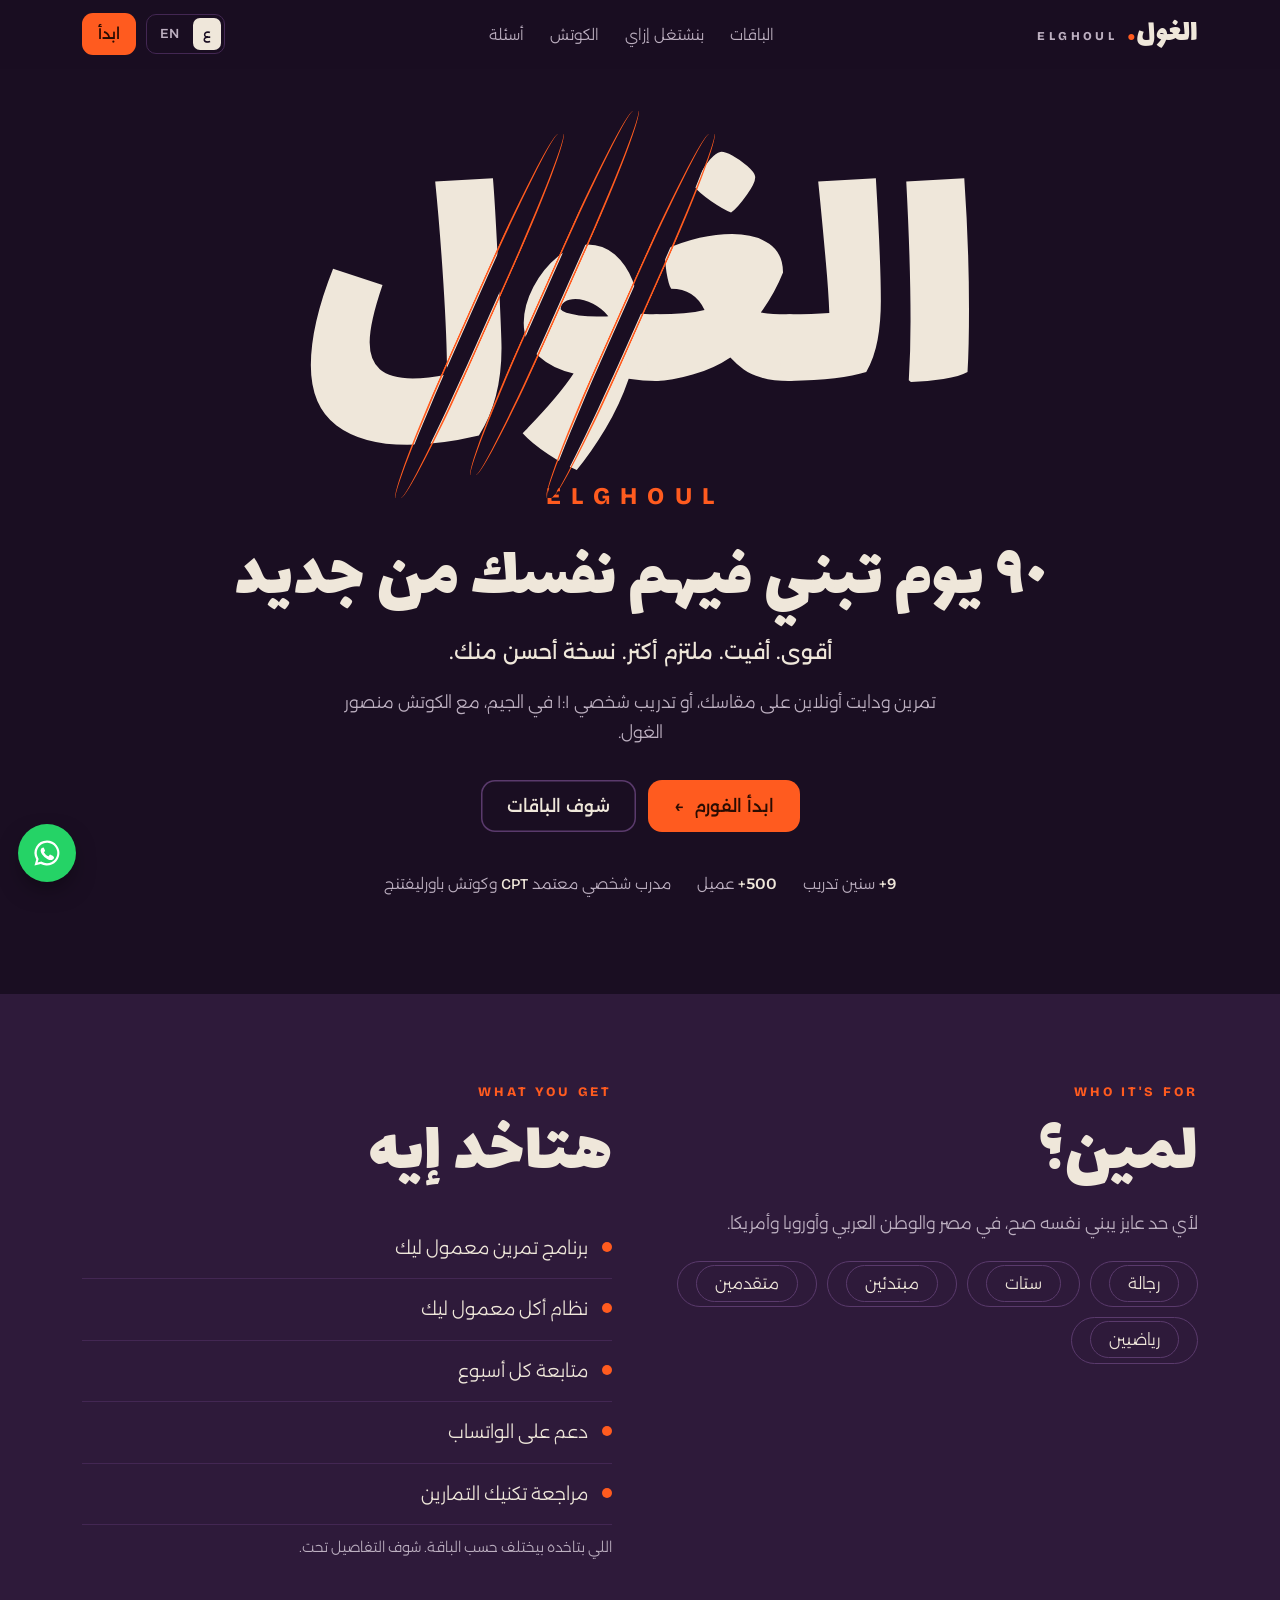
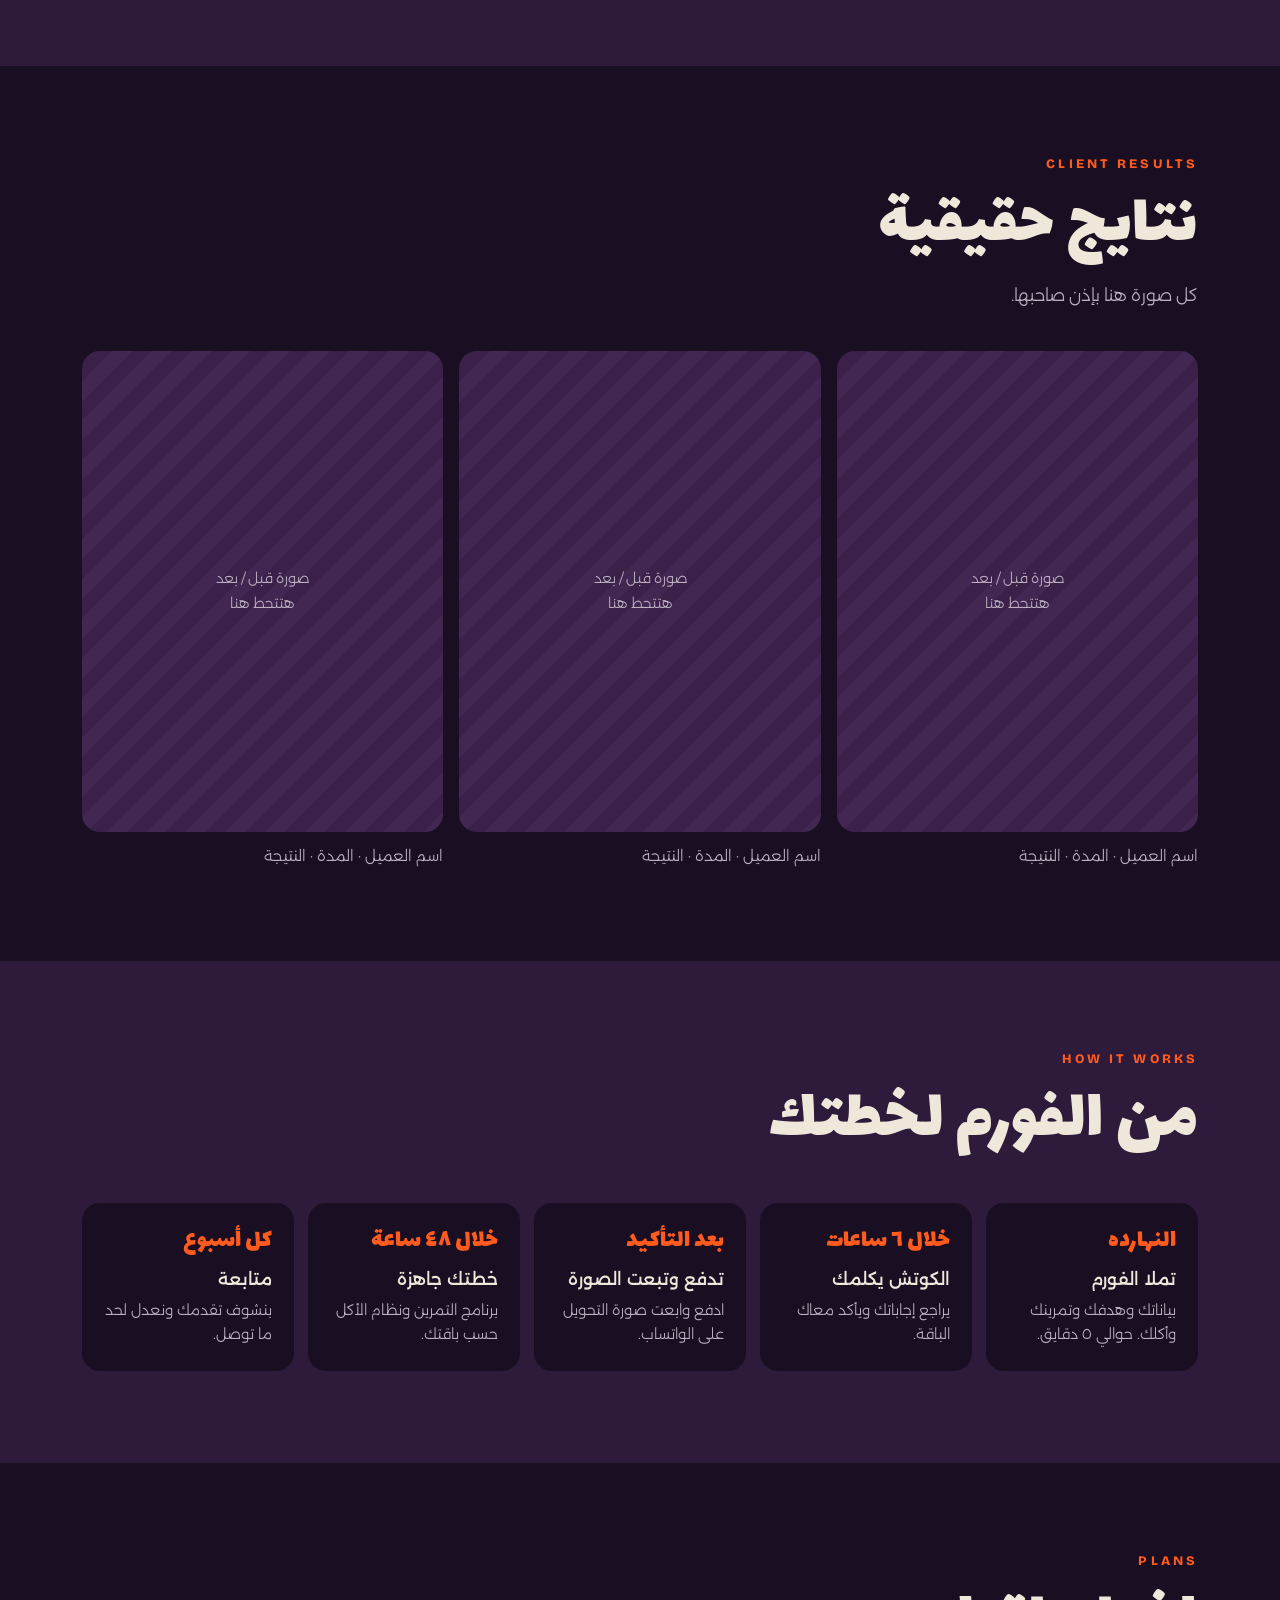
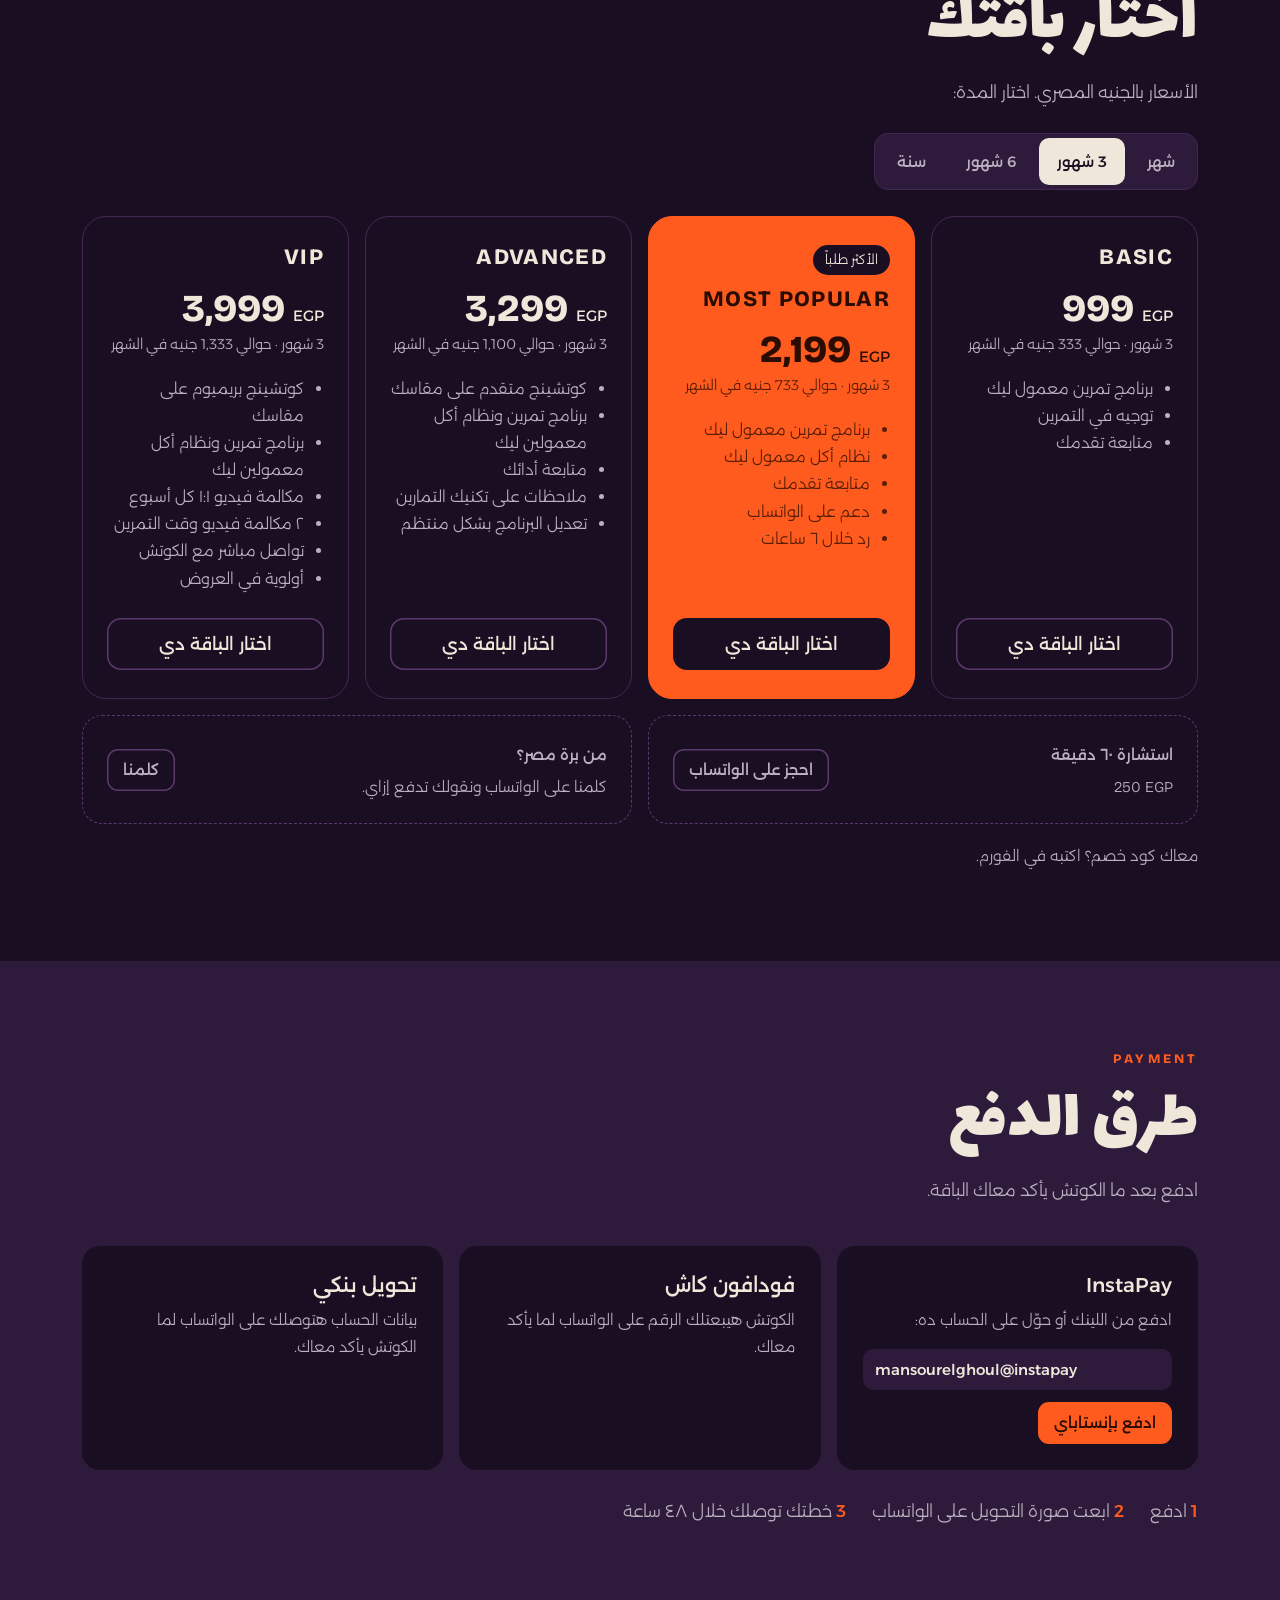
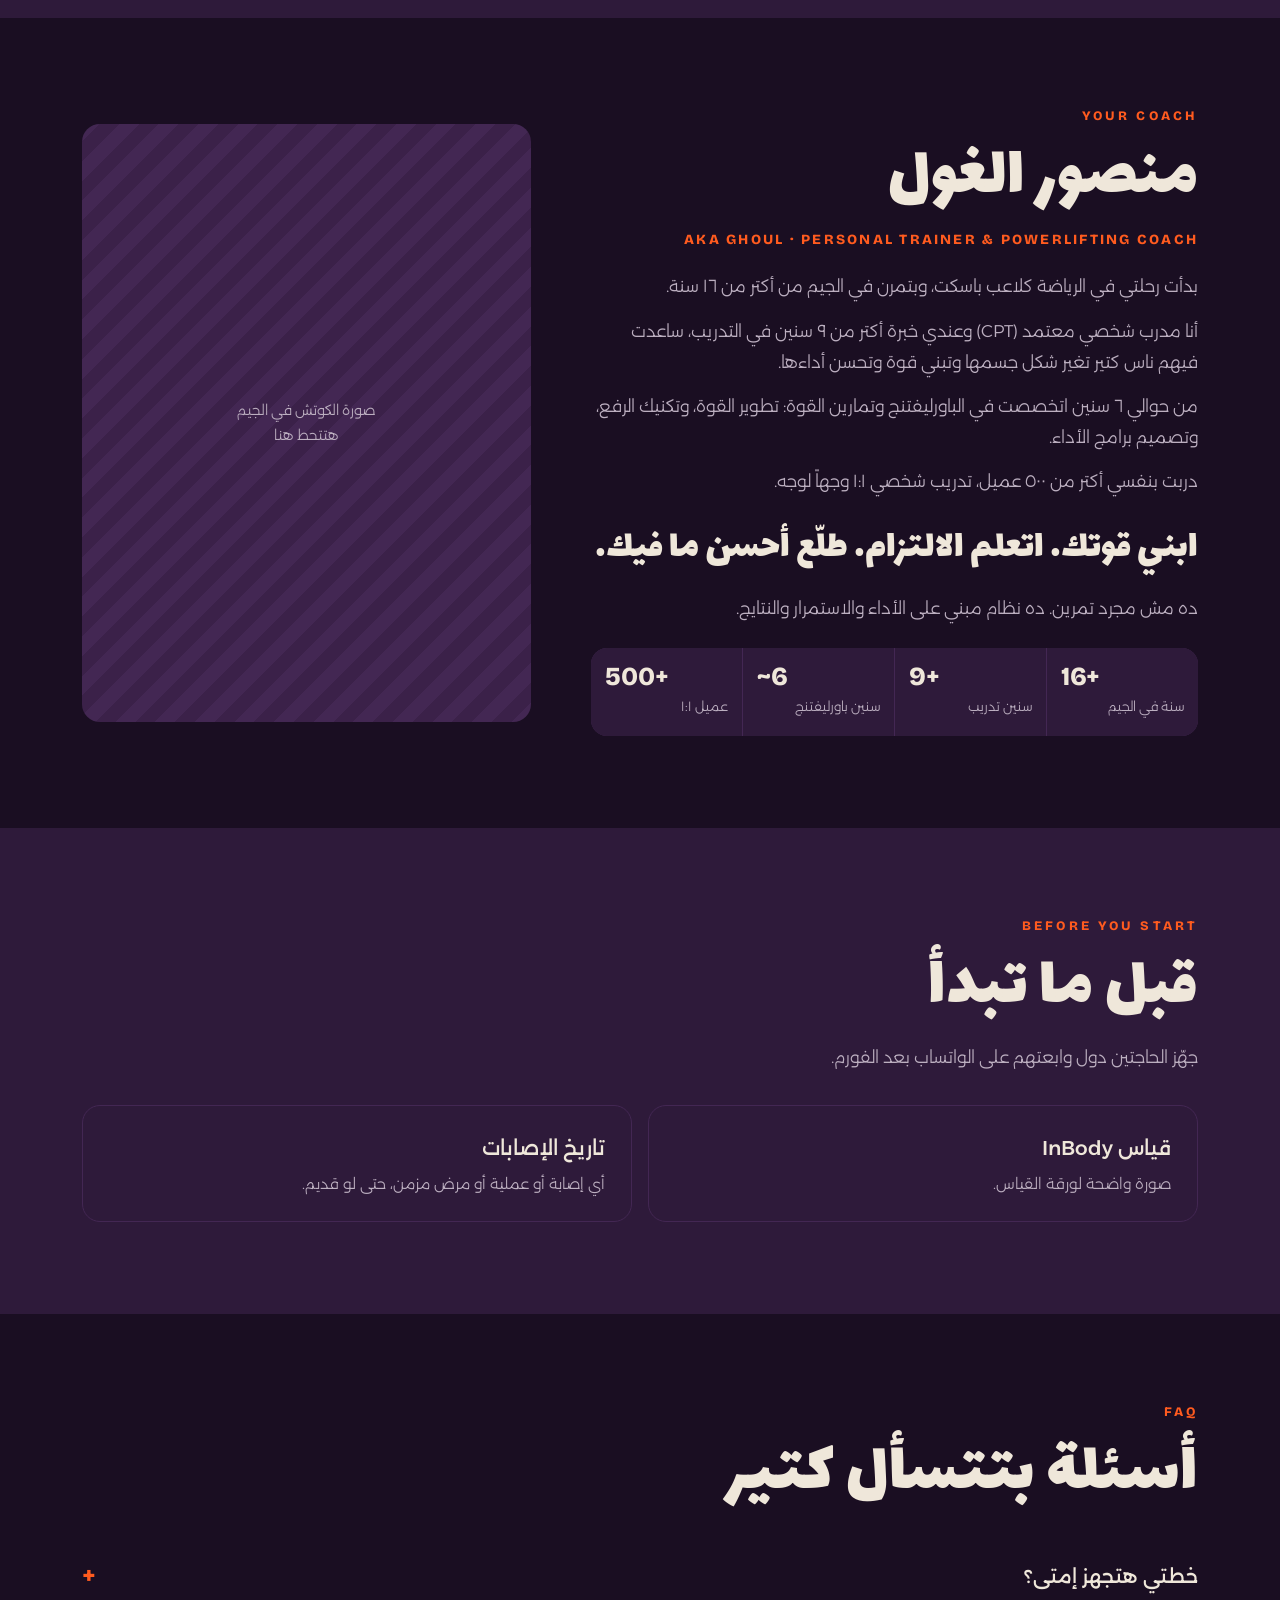
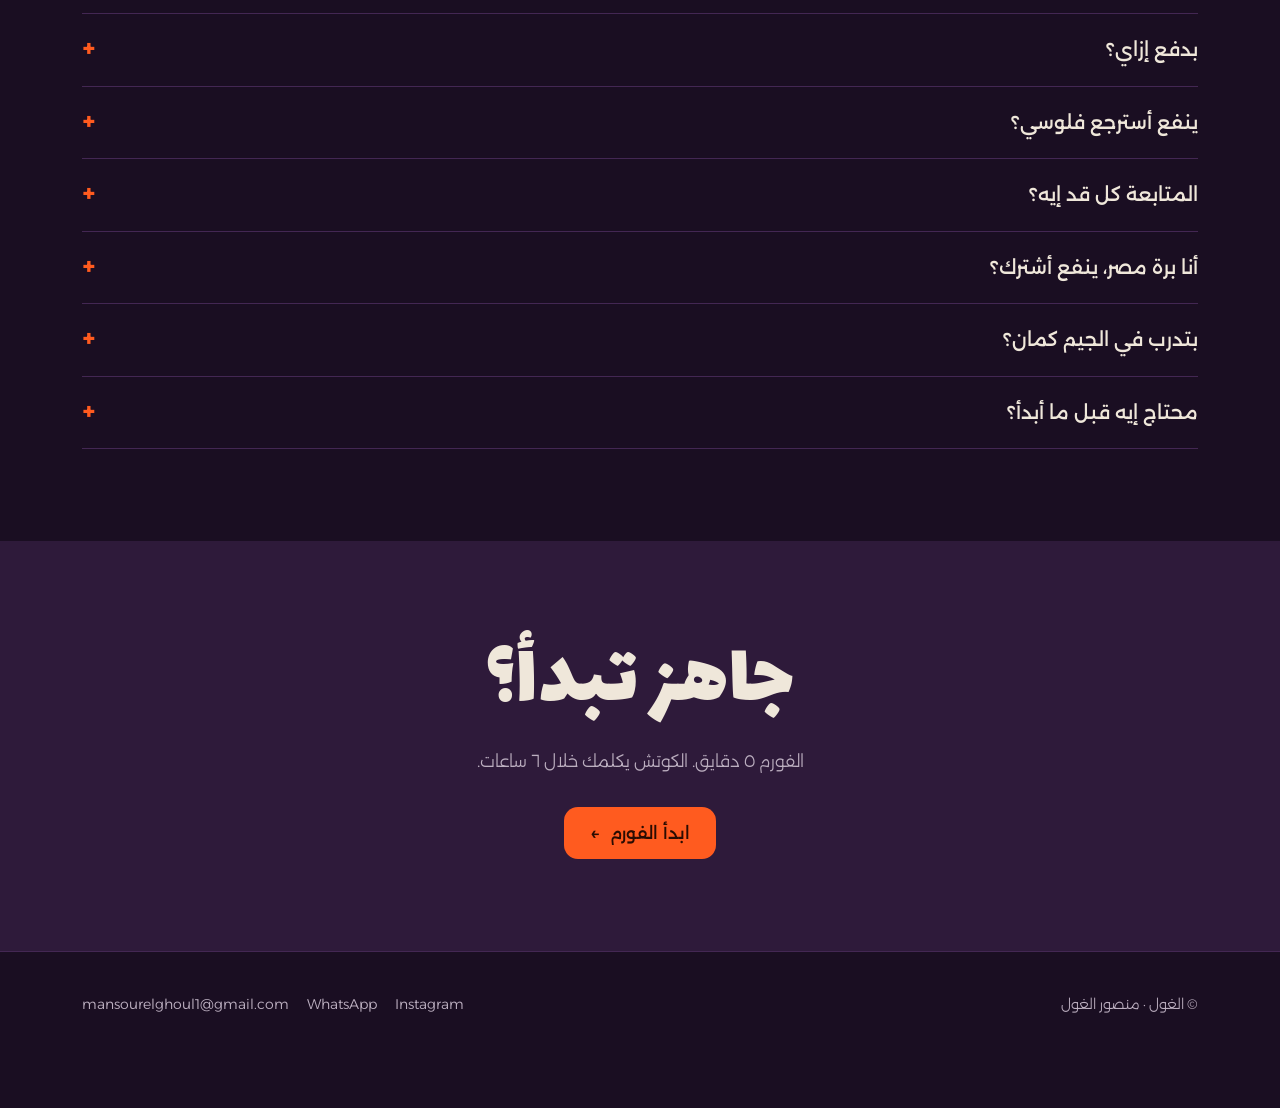
==== index.html @ 97fac916 "First version of the ELGHOUL website Landing page (Arabic + English), sign-up form, prices in js/pla" ====
<!DOCTYPE html>
<html lang="ar" dir="rtl">
<head>
<meta charset="utf-8">
<meta name="viewport" content="width=device-width, initial-scale=1">
<title data-ar="الغول · كوتش منصور الغول · ٩٠ يوم تبني فيهم نفسك" data-en="ELGHOUL · Coach Mansour Elghoul · 90 days to rebuild yourself">الغول · كوتش منصور الغول</title>
<meta name="description" content="Online training and nutrition coaching, and 1-on-1 in-gym personal training, with Coach Mansour Elghoul. 9+ years coaching, 500+ clients. | تدريب ودايت أونلاين وتدريب شخصي في الجيم مع الكوتش منصور الغول.">
<meta property="og:title" content="ELGHOUL · الغول — 90 days to rebuild yourself">
<meta property="og:description" content="Online coaching and in-gym personal training with Coach Mansour Elghoul.">
<meta property="og:type" content="website">
<meta name="theme-color" content="#1A0E22">
<link rel="preconnect" href="https://fonts.googleapis.com">
<link rel="preconnect" href="https://fonts.gstatic.com" crossorigin>
<link href="https://fonts.googleapis.com/css2?family=Lalezar&family=Alexandria:wght@300;400;500;700&family=Bricolage+Grotesque:opsz,wght@12..96,700;12..96,800&display=swap" rel="stylesheet">
<link rel="stylesheet" href="css/ghoul.css">
<style>
/* hero: the clawed wordmark */
.hero{text-align:center;padding:34px 0 96px;overflow:hidden}
.mark{position:relative;display:inline-block}
.mark h1{font:400 clamp(140px,28vw,360px)/1 var(--ar-display);color:var(--bone);padding-top:.08em}
.claws{position:absolute;inset:0;pointer-events:none}
.claws i{position:absolute;top:8%;height:94%;width:clamp(9px,1.5vw,19px);background:var(--night);transform:skewX(-24deg);border-radius:40%;transform-origin:50% 0}
.claws i:nth-child(1){left:37%} .claws i:nth-child(2){left:48%;top:2%} .claws i:nth-child(3){left:59%}
.claws i::after{content:"";position:absolute;inset:0 -3px;border-inline:2px solid var(--ember);border-radius:40%}
@media (prefers-reduced-motion:no-preference){
  .claws i{animation:slash .5s cubic-bezier(.7,0,.2,1) backwards}
  .claws i:nth-child(1){animation-delay:.35s}.claws i:nth-child(2){animation-delay:.47s}.claws i:nth-child(3){animation-delay:.59s}
  @keyframes slash{from{transform:skewX(-24deg) scaleY(0)}}
}
.brand-en{font:800 clamp(16px,2.2vw,24px)/1 var(--en-display);letter-spacing:.42em;color:var(--ember);margin-top:-6px;padding-inline-start:.42em}
.tagline{margin:30px auto 6px;font-size:clamp(28px,4.4vw,52px)}
.tagline-sub{color:var(--bone);font-weight:400;font-size:clamp(17px,2vw,21px)}
.hero .lead{max-width:620px;margin:16px auto 32px;color:var(--bone-2)}
.hero .ctas{display:flex;gap:12px;justify-content:center;flex-wrap:wrap}
.facts{display:flex;justify-content:center;flex-wrap:wrap;gap:8px 26px;margin-top:38px;color:var(--bone-2);font-size:15px}
.facts b{color:var(--bone);font-weight:500}

/* who + what */
.two{display:grid;grid-template-columns:1fr 1fr;gap:56px;align-items:start}
.chips{display:flex;flex-wrap:wrap;gap:10px;margin-top:22px}
.chips span{border:1px solid var(--plum-3);border-radius:999px;padding:8px 18px;font-size:16px}
.gets{list-style:none;padding:0;margin-top:22px}
.gets li{display:flex;gap:14px;align-items:baseline;padding:14px 0;border-bottom:1px solid var(--plum-2);font-size:18px}
.gets li::before{content:"";flex:0 0 10px;height:10px;border-radius:50%;background:var(--ember);transform:translateY(-2px)}
.gets .note{font-size:14px;color:var(--bone-2);border:0;padding-top:10px}
.gets .note::before{display:none}

/* results */
.results{display:grid;grid-template-columns:repeat(3,1fr);gap:16px;margin-top:40px}
.results .ph{aspect-ratio:3/4}
.results figcaption{margin-top:10px;font-size:15px;color:var(--bone-2)}

/* steps */
.steps{display:grid;grid-template-columns:repeat(5,1fr);gap:14px;margin-top:40px;padding:0;list-style:none}
.steps li{background:var(--night);border-radius:var(--r);padding:24px 22px}
.steps .when{font-size:26px;color:var(--ember)}
html[lang=en] .steps .when{font-size:22px}
.steps h3{font:500 17px/1.45 var(--body);margin:10px 0 6px}
.steps p{color:var(--bone-2);font-size:14.5px;line-height:1.7}

/* plans */
.dur{display:inline-flex;gap:4px;background:var(--plum);border:1px solid var(--plum-2);border-radius:14px;padding:4px;margin-top:26px;flex-wrap:wrap}
.dur button{background:none;border:0;border-radius:10px;padding:10px 18px;font-size:15px;font-weight:500;cursor:pointer;color:var(--bone-2);min-height:44px}
.dur button[aria-pressed=true]{background:var(--bone);color:var(--night)}
.plans{display:grid;grid-template-columns:repeat(4,1fr);gap:16px;margin-top:26px;align-items:stretch}
.plan{border:1px solid var(--plum-2);border-radius:24px;padding:28px 24px;display:flex;flex-direction:column}
.plan h3{font:800 22px/1.1 var(--en-display);letter-spacing:.06em}
.plan .price{font:800 38px/1 var(--en-display);margin:20px 0 4px;direction:ltr;text-align:start}
html[lang=ar] .plan .price{text-align:right}
.plan .price small{font:400 15px var(--body)}
.plan .per{font-size:14px;color:var(--bone-2);min-height:24px}
.plan ul{padding-inline-start:20px;color:var(--bone-2);margin:18px 0 26px;font-size:15.5px;line-height:1.75;flex:1}
.plan .btn{width:100%}
.plan.hot{background:var(--ember);color:var(--ember-ink);border-color:var(--ember)}
.plan.hot ul,.plan.hot .per{color:#5a1e06}
.plan.hot .btn{background:var(--night);color:var(--bone)}
.plan .tag{align-self:flex-start;background:var(--night);color:var(--bone);font-size:13px;padding:3px 12px;border-radius:999px;margin-bottom:12px}
.plan:not(.hot) .tag{display:none}
.extras{display:grid;grid-template-columns:1fr 1fr;gap:16px;margin-top:16px}
.extra{border:1px dashed var(--plum-3);border-radius:20px;padding:22px 24px;display:flex;justify-content:space-between;align-items:center;gap:16px;flex-wrap:wrap}
.extra b{font-weight:500;font-size:18px;display:block}
.extra span{color:var(--bone-2);font-size:15px}

/* payment */
.pay{display:grid;grid-template-columns:repeat(3,1fr);gap:16px;margin-top:40px}
.pay > div{background:var(--night);border-radius:var(--r);padding:26px}
.pay h3{font:500 20px/1.3 var(--body);margin-bottom:8px}
.pay p{color:var(--bone-2);font-size:15px;margin-bottom:16px}
.handle{font:500 15px/1.4 var(--body);direction:ltr;unicode-bidi:isolate;background:var(--plum);border-radius:10px;padding:10px 12px;display:block;word-break:break-all;margin-bottom:12px}
.pay-flow{margin-top:26px;display:flex;flex-wrap:wrap;gap:10px 26px;color:var(--bone-2)}
.pay-flow b{color:var(--ember);font-weight:500}

/* coach */
.coach{display:grid;grid-template-columns:1.15fr .85fr;gap:60px;align-items:center}
.coach .role{font:800 14px/1.4 var(--en-display);letter-spacing:.16em;color:var(--ember);margin:-2px 0 22px}
.coach p{color:var(--bone-2);margin-bottom:14px}
.motto{font-size:clamp(26px,3.6vw,40px);color:var(--bone);margin:26px 0 18px;line-height:1.3}
.cfacts{display:grid;grid-template-columns:repeat(4,1fr);gap:1px;background:var(--plum-2);border-radius:16px;overflow:hidden;margin-top:24px}
.cfacts div{background:var(--plum);padding:16px 14px}
.cfacts b{display:block;font:800 26px/1 var(--en-display);color:var(--bone)}
.cfacts span{font-size:13px;color:var(--bone-2)}
.coach .ph{aspect-ratio:3/4}

/* before */
.before{display:grid;grid-template-columns:1fr 1fr;gap:16px;margin-top:32px}
.before div{border:1px solid var(--plum-2);border-radius:var(--r);padding:24px 26px}
.before b{font-weight:500;font-size:20px;display:block;margin-bottom:4px}
.before p{color:var(--bone-2);font-size:15px}

/* faq */
.faq{margin-top:26px}
details{border-bottom:1px solid var(--plum-2);padding:22px 0}
summary{font:500 19px/1.45 var(--body);cursor:pointer;list-style:none;display:flex;justify-content:space-between;gap:16px}
summary::-webkit-details-marker{display:none}
summary::after{content:"+";color:var(--ember);font:800 26px/1 var(--en-display)}
details[open] summary::after{content:"−"}
details p{color:var(--bone-2);margin-top:10px;max-width:760px}

/* final */
.final{text-align:center}
.final .h-display{font-size:clamp(42px,7vw,88px)}
.final p{color:var(--bone-2);margin:10px auto 30px;max-width:520px}

@media (max-width:1060px){.plans{grid-template-columns:1fr 1fr}.steps{grid-template-columns:repeat(3,1fr)}}
@media (max-width:900px){
  .two,.coach,.extras,.before{grid-template-columns:1fr}
  .pay{grid-template-columns:1fr}
  .results{grid-template-columns:1fr 1fr}
  .steps{grid-template-columns:1fr 1fr}
  .cfacts{grid-template-columns:1fr 1fr}
  .coach .ph{order:-1;max-width:420px}
}
@media (max-width:560px){
  .plans,.results,.steps{grid-template-columns:1fr}
  .dur{display:flex}
  .dur button{flex:1;padding:10px 8px}
}
</style>
</head>
<body>

<header class="site-head"><div class="wrap">
  <a class="logo" href="#top"><span class="mark">الغول<b>.</b></span><span class="word">ELGHOUL</span></a>
  <ul class="nav">
    <li><a href="#plans"><span class="ar">الباقات</span><span class="en">Plans</span></a></li>
    <li><a href="#how"><span class="ar">بنشتغل إزاي</span><span class="en">How it works</span></a></li>
    <li><a href="#coach"><span class="ar">الكوتش</span><span class="en">Coach</span></a></li>
    <li><a href="#faq"><span class="ar">أسئلة</span><span class="en">FAQ</span></a></li>
  </ul>
  <div class="head-actions">
    <div class="langs" role="group" aria-label="Language / اللغة"><button type="button" data-lang-btn="ar">ع</button><button type="button" data-lang-btn="en">EN</button></div>
    <a class="btn sm" href="start.html"><span class="ar">ابدأ</span><span class="en">Start</span></a>
  </div>
</div></header>

<main id="top">
<div class="wrap">
<section class="hero" aria-labelledby="brand">
  <div class="mark">
    <h1 id="brand">الغول</h1>
    <div class="claws" aria-hidden="true"><i></i><i></i><i></i></div>
  </div>
  <div class="brand-en">ELGHOUL</div>
  <h2 class="tagline h-display"><span class="ar">٩٠ يوم تبني فيهم نفسك من جديد</span><span class="en">90 days to rebuild yourself</span></h2>
  <p class="tagline-sub"><span class="ar">أقوى. أفيت. ملتزم أكتر. نسخة أحسن منك.</span><span class="en">Stronger. Fitter. More disciplined. A better version of you.</span></p>
  <p class="lead"><span class="ar">تمرين ودايت أونلاين على مقاسك، أو تدريب شخصي ١:١ في الجيم، مع الكوتش منصور الغول.</span><span class="en">Online training and nutrition coaching built for you, or 1-on-1 personal training in the gym, with Coach Mansour Elghoul.</span></p>
  <div class="ctas">
    <a class="btn" href="start.html"><span class="ar">ابدأ الفورم</span><span class="en">Start the form</span> <span class="arrow" aria-hidden="true">→</span></a>
    <a class="btn ghost" href="#plans"><span class="ar">شوف الباقات</span><span class="en">See plans</span></a>
  </div>
  <div class="facts">
    <span><b class="num">+9</b> <span class="ar">سنين تدريب</span><span class="en">years coaching</span></span>
    <span><b class="num">+500</b> <span class="ar">عميل</span><span class="en">clients</span></span>
    <span><span class="ar">مدرب شخصي معتمد <b class="lat">CPT</b> وكوتش باورليفتنج</span><span class="en"><b>CPT</b> personal trainer &amp; powerlifting coach</span></span>
  </div>
</section>
</div>

<section id="who" class="alt"><div class="wrap two">
  <div>
    <span class="kicker">Who it's for</span>
    <h2 class="h-display"><span class="ar">لمين؟</span><span class="en">Who it's for</span></h2>
    <p class="intro"><span class="ar">لأي حد عايز يبني نفسه صح، في مصر والوطن العربي وأوروبا وأمريكا.</span><span class="en">For anyone ready to rebuild themselves properly, in Egypt, the Arab world, Europe and the US.</span></p>
    <div class="chips">
      <span><span class="ar">رجالة</span><span class="en">Men</span></span>
      <span><span class="ar">ستات</span><span class="en">Women</span></span>
      <span><span class="ar">مبتدئين</span><span class="en">Beginners</span></span>
      <span><span class="ar">متقدمين</span><span class="en">Advanced</span></span>
      <span><span class="ar">رياضيين</span><span class="en">Athletes</span></span>
    </div>
  </div>
  <div>
    <span class="kicker">What you get</span>
    <h2 class="h-display"><span class="ar">هتاخد إيه</span><span class="en">What you get</span></h2>
    <ul class="gets">
      <li><span class="ar">برنامج تمرين معمول ليك</span><span class="en">A training program made for you</span></li>
      <li><span class="ar">نظام أكل معمول ليك</span><span class="en">A nutrition plan made for you</span></li>
      <li><span class="ar">متابعة كل أسبوع</span><span class="en">Weekly check-ins</span></li>
      <li><span class="ar">دعم على الواتساب</span><span class="en">WhatsApp support</span></li>
      <li><span class="ar">مراجعة تكنيك التمارين</span><span class="en">Exercise form review</span></li>
      <li class="note"><span class="ar">اللي بتاخده بيختلف حسب الباقة. شوف التفاصيل تحت.</span><span class="en">What's included depends on the plan. See the details below.</span></li>
    </ul>
  </div>
</div></section>

<section id="results"><div class="wrap">
  <span class="kicker">Client results</span>
  <h2 class="h-display"><span class="ar">نتايج حقيقية</span><span class="en">Real results</span></h2>
  <p class="intro"><span class="ar">كل صورة هنا بإذن صاحبها.</span><span class="en">Every photo here is shared with the client's permission.</span></p>
  <div class="results">
    <figure><div class="ph"><span class="ar">صورة قبل / بعد<br>هتتحط هنا</span><span class="en">Before / after photo<br>goes here</span></div><figcaption><span class="ar">اسم العميل · المدة · النتيجة</span><span class="en">Client name · time · result</span></figcaption></figure>
    <figure><div class="ph"><span class="ar">صورة قبل / بعد<br>هتتحط هنا</span><span class="en">Before / after photo<br>goes here</span></div><figcaption><span class="ar">اسم العميل · المدة · النتيجة</span><span class="en">Client name · time · result</span></figcaption></figure>
    <figure><div class="ph"><span class="ar">صورة قبل / بعد<br>هتتحط هنا</span><span class="en">Before / after photo<br>goes here</span></div><figcaption><span class="ar">اسم العميل · المدة · النتيجة</span><span class="en">Client name · time · result</span></figcaption></figure>
  </div>
</div></section>

<section id="how" class="alt"><div class="wrap">
  <span class="kicker">How it works</span>
  <h2 class="h-display"><span class="ar">من الفورم لخطتك</span><span class="en">From form to plan</span></h2>
  <ol class="steps">
    <li><div class="when h-display"><span class="ar">النهارده</span><span class="en">Today</span></div><h3><span class="ar">تملا الفورم</span><span class="en">Fill the form</span></h3><p><span class="ar">بياناتك وهدفك وتمرينك وأكلك. حوالي ٥ دقايق.</span><span class="en">Your details, goal, training and food. About 5 minutes.</span></p></li>
    <li><div class="when h-display"><span class="ar">خلال ٦ ساعات</span><span class="en">Within 6 hours</span></div><h3><span class="ar">الكوتش يكلمك</span><span class="en">Coach contacts you</span></h3><p><span class="ar">يراجع إجاباتك ويأكد معاك الباقة.</span><span class="en">He reviews your answers and confirms your plan.</span></p></li>
    <li><div class="when h-display"><span class="ar">بعد التأكيد</span><span class="en">After confirming</span></div><h3><span class="ar">تدفع وتبعت الصورة</span><span class="en">Pay and send proof</span></h3><p><span class="ar">ادفع وابعت صورة التحويل على الواتساب.</span><span class="en">Pay and send a screenshot of the payment on WhatsApp.</span></p></li>
    <li><div class="when h-display"><span class="ar">خلال ٤٨ ساعة</span><span class="en">Within 48 hours</span></div><h3><span class="ar">خطتك جاهزة</span><span class="en">Your plan is ready</span></h3><p><span class="ar">برنامج التمرين ونظام الأكل حسب باقتك.</span><span class="en">Your training and nutrition plan, based on your package.</span></p></li>
    <li><div class="when h-display"><span class="ar">كل أسبوع</span><span class="en">Every week</span></div><h3><span class="ar">متابعة</span><span class="en">Check-in</span></h3><p><span class="ar">بنشوف تقدمك ونعدل لحد ما توصل.</span><span class="en">We review your progress and adjust until you get there.</span></p></li>
  </ol>
</div></section>

<section id="plans"><div class="wrap">
  <span class="kicker">Plans</span>
  <h2 class="h-display"><span class="ar">اختار باقتك</span><span class="en">Choose your plan</span></h2>
  <p class="intro"><span class="ar">الأسعار بالجنيه المصري. اختار المدة:</span><span class="en">Prices are in Egyptian pounds. Pick a length:</span></p>
  <div class="dur" role="group" aria-label="Plan length" id="dur"></div>
  <div class="plans" id="plansGrid"></div>
  <div class="extras">
    <div class="extra">
      <div><b><span class="ar">استشارة ٦٠ دقيقة</span><span class="en">60-minute consultation</span></b><span class="num lat">250 EGP</span></div>
      <a class="btn ghost sm" data-wa data-wa-ar="أهلاً كوتش، عايز أحجز استشارة ٦٠ دقيقة." data-wa-en="Hi Coach, I'd like to book a 60-minute consultation."><span class="ar">احجز على الواتساب</span><span class="en">Book on WhatsApp</span></a>
    </div>
    <div class="extra">
      <div><b><span class="ar">من برة مصر؟</span><span class="en">Outside Egypt?</span></b><span><span class="ar">كلمنا على الواتساب ونقولك تدفع إزاي.</span><span class="en">Message us on WhatsApp and we'll tell you how to pay.</span></span></div>
      <a class="btn ghost sm" data-wa data-wa-ar="أهلاً كوتش، أنا من برة مصر وعايز أشترك." data-wa-en="Hi Coach, I'm outside Egypt and want to join."><span class="ar">كلمنا</span><span class="en">Message us</span></a>
    </div>
  </div>
  <p class="intro" style="margin-top:18px;font-size:15px"><span class="ar">معاك كود خصم؟ اكتبه في الفورم.</span><span class="en">Have a discount code? Enter it in the form.</span></p>
</div></section>

<section id="pay" class="alt"><div class="wrap">
  <span class="kicker">Payment</span>
  <h2 class="h-display"><span class="ar">طرق الدفع</span><span class="en">How to pay</span></h2>
  <p class="intro"><span class="ar">ادفع بعد ما الكوتش يأكد معاك الباقة.</span><span class="en">Pay after the coach confirms your plan with you.</span></p>
  <div class="pay">
    <div>
      <h3>InstaPay</h3>
      <p><span class="ar">ادفع من اللينك أو حوّل على الحساب ده:</span><span class="en">Pay with the link, or send to this address:</span></p>
      <span class="handle" id="ipHandle">mansourelghoul@instapay</span>
      <a class="btn sm" id="ipLink" href="https://ipn.eg/S/mansourelghoul/instapay/8rzYBM" rel="noopener"><span class="ar">ادفع بإنستاباي</span><span class="en">Pay with InstaPay</span></a>
    </div>
    <div>
      <h3><span class="ar">فودافون كاش</span><span class="en">Vodafone Cash</span></h3>
      <p><span class="ar">الكوتش هيبعتلك الرقم على الواتساب لما يأكد معاك.</span><span class="en">The coach sends you the number on WhatsApp when he confirms your plan.</span></p>
    </div>
    <div>
      <h3><span class="ar">تحويل بنكي</span><span class="en">Bank transfer</span></h3>
      <p><span class="ar">بيانات الحساب هتوصلك على الواتساب لما الكوتش يأكد معاك.</span><span class="en">You get the account details on WhatsApp when the coach confirms your plan.</span></p>
    </div>
  </div>
  <div class="pay-flow">
    <span><b>1</b> <span class="ar">ادفع</span><span class="en">Pay</span></span>
    <span><b>2</b> <span class="ar">ابعت صورة التحويل على الواتساب</span><span class="en">Send the payment screenshot on WhatsApp</span></span>
    <span><b>3</b> <span class="ar">خطتك توصلك خلال ٤٨ ساعة</span><span class="en">Your plan arrives within 48 hours</span></span>
  </div>
</div></section>

<section id="coach"><div class="wrap coach">
  <div>
    <span class="kicker">Your coach</span>
    <h2 class="h-display"><span class="ar">منصور الغول</span><span class="en">Mansour Elghoul</span></h2>
    <div class="role">AKA GHOUL · PERSONAL TRAINER &amp; POWERLIFTING COACH</div>
    <div class="ar">
      <p>بدأت رحلتي في الرياضة كلاعب باسكت، وبتمرن في الجيم من أكتر من ١٦ سنة.</p>
      <p>أنا مدرب شخصي معتمد (CPT) وعندي خبرة أكتر من ٩ سنين في التدريب، ساعدت فيهم ناس كتير تغير شكل جسمها وتبني قوة وتحسن أداءها.</p>
      <p>من حوالي ٦ سنين اتخصصت في الباورليفتنج وتمارين القوة: تطوير القوة، وتكنيك الرفع، وتصميم برامج الأداء.</p>
      <p>دربت بنفسي أكتر من ٥٠٠ عميل، تدريب شخصي ١:١ وجهاً لوجه.</p>
      <div class="motto h-display">ابني قوتك. اتعلم الالتزام. طلّع أحسن ما فيك.</div>
      <p>ده مش مجرد تمرين. ده نظام مبني على الأداء والاستمرار والنتايج.</p>
    </div>
    <div class="en">
      <p>My journey in sports started as a basketball player, and I've been training in the gym for over 16 years.</p>
      <p>I'm a Certified Personal Trainer (CPT) with over 9 years of coaching experience, helping people transform their physiques, build strength and improve their performance.</p>
      <p>For almost 6 years I've specialized in powerlifting and strength training: strength development, lifting technique and performance programming.</p>
      <p>I've personally trained 500+ clients through 1-on-1 in-person coaching.</p>
      <div class="motto h-display">Build strength. Develop discipline. Unlock your potential.</div>
      <p>This is more than training. It's a system built around performance, consistency and results.</p>
    </div>
    <div class="cfacts">
      <div><b class="num">16+</b><span><span class="ar">سنة في الجيم</span><span class="en">years training</span></span></div>
      <div><b class="num">9+</b><span><span class="ar">سنين تدريب</span><span class="en">years coaching</span></span></div>
      <div><b class="num">~6</b><span><span class="ar">سنين باورليفتنج</span><span class="en">years powerlifting</span></span></div>
      <div><b class="num">500+</b><span><span class="ar">عميل ١:١</span><span class="en">1-on-1 clients</span></span></div>
    </div>
  </div>
  <div class="ph"><span class="ar">صورة الكوتش في الجيم<br>هتتحط هنا</span><span class="en">Coach photo in the gym<br>goes here</span></div>
</div></section>

<section id="before" class="alt"><div class="wrap">
  <span class="kicker">Before you start</span>
  <h2 class="h-display"><span class="ar">قبل ما تبدأ</span><span class="en">Before you start</span></h2>
  <p class="intro"><span class="ar">جهّز الحاجتين دول وابعتهم على الواتساب بعد الفورم.</span><span class="en">Have these two ready and send them on WhatsApp after the form.</span></p>
  <div class="before">
    <div><b><span class="ar">قياس InBody</span><span class="en">An InBody scan</span></b><p><span class="ar">صورة واضحة لورقة القياس.</span><span class="en">A clear photo of the printout.</span></p></div>
    <div><b><span class="ar">تاريخ الإصابات</span><span class="en">Your injury history</span></b><p><span class="ar">أي إصابة أو عملية أو مرض مزمن، حتى لو قديم.</span><span class="en">Any injury, surgery or long-term condition, even an old one.</span></p></div>
  </div>
</div></section>

<section id="faq"><div class="wrap">
  <span class="kicker">FAQ</span>
  <h2 class="h-display"><span class="ar">أسئلة بتتسأل كتير</span><span class="en">Common questions</span></h2>
  <div class="faq">
    <details><summary><span class="ar">خطتي هتجهز إمتى؟</span><span class="en">When is my plan ready?</span></summary><p><span class="ar">الكوتش بيكلمك خلال ٦ ساعات من الفورم يأكد معاك، وبعد الدفع خطتك بتجهز خلال ٤٨ ساعة.</span><span class="en">The coach contacts you within 6 hours of the form to confirm. After you pay, your plan is ready within 48 hours.</span></p></details>
    <details><summary><span class="ar">بدفع إزاي؟</span><span class="en">How do I pay?</span></summary><p><span class="ar">إنستاباي أو فودافون كاش أو تحويل بنكي. وبعد الدفع ابعت صورة التحويل على الواتساب.</span><span class="en">InstaPay, Vodafone Cash or bank transfer. After paying, send a screenshot of the payment on WhatsApp.</span></p></details>
    <details><summary><span class="ar">ينفع أسترجع فلوسي؟</span><span class="en">Can I get a refund?</span></summary><p><span class="ar">بمجرد ما خطتك توصلك، مفيش استرجاع.</span><span class="en">Once you receive your plan, there are no refunds.</span></p></details>
    <details><summary><span class="ar">المتابعة كل قد إيه؟</span><span class="en">How often are check-ins?</span></summary><p><span class="ar">كل أسبوع.</span><span class="en">Every week.</span></p></details>
    <details><summary><span class="ar">أنا برة مصر، ينفع أشترك؟</span><span class="en">I'm outside Egypt. Can I join?</span></summary><p><span class="ar">آه. الأسعار بالجنيه المصري، كلمنا على الواتساب ونقولك تدفع إزاي.</span><span class="en">Yes. Prices are in Egyptian pounds. Message us on WhatsApp and we'll tell you how to pay.</span></p></details>
    <details><summary><span class="ar">بتدرب في الجيم كمان؟</span><span class="en">Do you also train people in the gym?</span></summary><p><span class="ar">آه، فيه تدريب شخصي ١:١ في الجيم. كلمنا على الواتساب نتفق على التفاصيل.</span><span class="en">Yes, 1-on-1 personal training in the gym. Message us on WhatsApp to arrange the details.</span></p></details>
    <details><summary><span class="ar">محتاج إيه قبل ما أبدأ؟</span><span class="en">What do I need before I start?</span></summary><p><span class="ar">قياس InBody وتاريخ الإصابات بتاعك.</span><span class="en">An InBody scan and your injury history.</span></p></details>
  </div>
</div></section>

<section class="final alt"><div class="wrap">
  <h2 class="h-display"><span class="ar">جاهز تبدأ؟</span><span class="en">Ready to start?</span></h2>
  <p><span class="ar">الفورم ٥ دقايق. الكوتش يكلمك خلال ٦ ساعات.</span><span class="en">The form takes 5 minutes. The coach contacts you within 6 hours.</span></p>
  <a class="btn" href="start.html"><span class="ar">ابدأ الفورم</span><span class="en">Start the form</span> <span class="arrow" aria-hidden="true">→</span></a>
</div></section>
</main>

<footer class="site-foot"><div class="wrap">
  <span>© <span class="ar">الغول · منصور الغول</span><span class="en">ELGHOUL · Mansour Elghoul</span></span>
  <div class="foot-links">
    <a data-ig rel="noopener">Instagram</a>
    <a data-wa>WhatsApp</a>
    <a data-mail></a>
  </div>
</div></footer>

<a class="wa-float" data-wa data-wa-ar="أهلاً كوتش" data-wa-en="Hi Coach" aria-label="WhatsApp">
  <svg viewBox="0 0 24 24" aria-hidden="true"><path fill="#fff" d="M12 2a10 10 0 0 0-8.6 15.1L2 22l5-1.3A10 10 0 1 0 12 2Zm0 18.2a8.2 8.2 0 0 1-4.2-1.2l-.3-.2-3 .8.8-2.9-.2-.3A8.2 8.2 0 1 1 12 20.2Zm4.5-6.1c-.2-.1-1.5-.7-1.7-.8-.2-.1-.4-.1-.6.1l-.8 1c-.1.2-.3.2-.5.1a6.7 6.7 0 0 1-3.3-2.9c-.2-.4.3-.4.8-1.3.1-.2 0-.3 0-.4l-.8-1.8c-.2-.5-.4-.4-.6-.4h-.5a1 1 0 0 0-.7.3 3 3 0 0 0-.9 2.2 5.2 5.2 0 0 0 1.1 2.7 11.8 11.8 0 0 0 4.5 4c1.7.7 2.4.8 3.2.6.5-.1 1.5-.6 1.7-1.2.2-.6.2-1.1.2-1.2-.1-.1-.3-.2-.5-.3Z"/></svg>
</a>

<script src="js/site.js"></script>
<script src="js/plans.js"></script>
<script>
(function(){
  var P=window.GHOUL_PLANS, dur=P.defaultDuration;
  var durEl=document.getElementById("dur"), grid=document.getElementById("plansGrid");
  var g=window.GHOUL;
  document.getElementById("ipHandle").textContent=g.instapayHandle;
  document.getElementById("ipLink").href=g.instapayLink;
  function render(){
    var lang=window.ghoulLang();
    durEl.innerHTML=P.durations.map(function(m){return '<button type="button" aria-pressed="'+(m===dur)+'" data-m="'+m+'">'+window.ghoulDur(m,lang)+'</button>';}).join("");
    grid.innerHTML=P.plans.map(function(p){
      var price=p.prices[dur], per=dur>1?Math.round(price/dur):0, hot=p.id===P.popular;
      return '<article class="plan'+(hot?' hot':'')+'">'+
        '<span class="tag">'+(lang==="ar"?"الأكثر طلباً":"Most chosen")+'</span>'+
        '<h3>'+p.name+'</h3>'+
        '<div class="price">'+price.toLocaleString("en-US")+' <small>EGP</small></div>'+
        '<div class="per">'+(lang==="ar"?window.ghoulDur(dur,"ar"):window.ghoulDur(dur,"en"))+(per?(lang==="ar"?' · حوالي '+per.toLocaleString("en-US")+' جنيه في الشهر':' · about '+per.toLocaleString("en-US")+' EGP a month'):'')+'</div>'+
        '<ul>'+p.features[lang].map(function(f){return "<li>"+f+"</li>";}).join("")+'</ul>'+
        '<a class="btn'+(hot?'':' ghost')+'" href="start.html?plan='+p.id+'&months='+dur+'">'+(lang==="ar"?"اختار الباقة دي":"Choose this plan")+'</a>'+
      '</article>';
    }).join("");
  }
  durEl.addEventListener("click",function(e){var b=e.target.closest("button");if(!b)return;dur=+b.dataset.m;render();});
  document.addEventListener("ghoul:lang",render);
  render();
})();
</script>
</body>
</html>
---- css/ghoul.css ----
/* ELGHOUL · الغول — shared design system (design 3 "Beast")
   Colours, type and components for index.html and start.html. */
:root{
  --night:#1A0E22; --plum:#2E1A3A; --plum-2:#432753; --plum-3:#5A3A6C;
  --bone:#EFE7DA; --bone-2:#BCAFC0; --bone-3:#8E7F95;
  --ember:#FF5B1F; --ember-2:#FF7A45; --ember-ink:#2A0C02;
  --ok:#7BD88F; --bad:#FF8A80;
  --ar-display:'Lalezar',serif;
  --en-display:'Bricolage Grotesque',sans-serif;
  --body:'Alexandria',system-ui,sans-serif;
  --r:18px;
  color-scheme:dark;
}
*{box-sizing:border-box;margin:0}
html{scroll-behavior:smooth;-webkit-text-size-adjust:100%}
@media (prefers-reduced-motion:reduce){html{scroll-behavior:auto}*{animation:none!important;transition:none!important}}
body{background:var(--night);color:var(--bone);font:300 17px/1.8 var(--body);overflow-x:hidden}
img{max-width:100%;display:block}
a{color:inherit}
button,input,textarea,select{font:inherit;color:inherit}
:focus-visible{outline:3px solid var(--ember);outline-offset:3px;border-radius:6px}
.wrap{max-width:1160px;margin:0 auto;padding:0 22px}

/* languages: every piece of copy exists twice */
html[lang=ar] .en, html[lang=en] .ar{display:none!important}
.lat{font-family:var(--en-display);direction:ltr;unicode-bidi:isolate}
.num{direction:ltr;unicode-bidi:isolate;display:inline-block}

/* headings */
.h-display{font-weight:400;line-height:1.15}
html[lang=ar] .h-display{font-family:var(--ar-display)}
html[lang=en] .h-display{font-family:var(--en-display);font-weight:800;letter-spacing:-.02em;line-height:1.02}
.kicker{font:800 13px/1 var(--en-display);letter-spacing:.24em;text-transform:uppercase;color:var(--ember);margin-bottom:14px;display:block}
h2.h-display{font-size:clamp(40px,6vw,72px);margin-bottom:12px}
html[lang=en] h2.h-display{font-size:clamp(36px,5.2vw,62px)}
.intro{color:var(--bone-2);max-width:640px}

/* header */
.site-head{position:sticky;top:0;z-index:20;background:rgba(26,14,34,.9);backdrop-filter:blur(10px);border-bottom:1px solid transparent;transition:border-color .2s}
.site-head.scrolled{border-color:var(--plum-2)}
.site-head .wrap{display:flex;justify-content:space-between;align-items:center;gap:16px;height:68px}
.logo{display:flex;align-items:baseline;gap:10px;text-decoration:none}
.logo .mark{font:400 32px/1 var(--ar-display);color:var(--bone)}
.logo .mark b{color:var(--ember);font-weight:400}
.logo .word{font:800 12px/1 var(--en-display);letter-spacing:.28em;color:var(--bone-2)}
.nav{display:flex;gap:26px;list-style:none;padding:0;font-size:15px}
.nav a{text-decoration:none;color:var(--bone-2)}
.nav a:hover{color:var(--bone)}
.head-actions{display:flex;align-items:center;gap:10px}
.langs{display:flex;gap:4px;border:1px solid var(--plum-2);border-radius:10px;padding:3px}
.langs button{background:none;border:0;border-radius:7px;padding:4px 10px;font-size:13px;font-weight:500;cursor:pointer;color:var(--bone-2)}
.langs button[aria-pressed=true]{background:var(--bone);color:var(--night)}

/* buttons */
.btn{display:inline-flex;align-items:center;justify-content:center;gap:10px;background:var(--ember);color:var(--ember-ink);font:500 17px/1.2 var(--body);padding:16px 26px;border-radius:14px;text-decoration:none;border:0;cursor:pointer;min-height:52px;text-align:center}
.btn:hover{background:var(--ember-2)}
.btn.ghost{background:transparent;color:var(--bone);box-shadow:inset 0 0 0 1.5px var(--plum-3)}
.btn.ghost:hover{box-shadow:inset 0 0 0 1.5px var(--bone)}
.btn.dark{background:var(--night);color:var(--bone)}
.btn.dark:hover{background:#000}
.btn.sm{font-size:15px;padding:10px 16px;min-height:42px;border-radius:11px}
.btn[disabled]{opacity:.5;cursor:not-allowed}
.btn .arrow{display:inline-block}
html[lang=ar] .btn .arrow{transform:scaleX(-1)}

/* sections */
section{padding:92px 0}
section.alt{background:var(--plum)}
.ph{border-radius:var(--r);background:repeating-linear-gradient(-45deg,var(--plum-2) 0 14px,#3b2149 14px 28px);display:grid;place-items:center;color:var(--bone-2);font-size:14px;text-align:center;padding:18px}

/* floating WhatsApp */
.wa-float{position:fixed;inset-inline-end:18px;bottom:18px;z-index:30;width:58px;height:58px;border-radius:50%;background:#25D366;display:grid;place-items:center;box-shadow:0 10px 26px -8px rgba(0,0,0,.6)}
.wa-float svg{width:30px;height:30px}

/* footer */
.site-foot{border-top:1px solid var(--plum-2);padding:40px 0 90px;color:var(--bone-2);font-size:14px}
.site-foot .wrap{display:flex;justify-content:space-between;flex-wrap:wrap;gap:18px}
.site-foot a{text-decoration:none}
.site-foot a:hover{color:var(--bone)}
.foot-links{display:flex;gap:18px;flex-wrap:wrap}

@media (max-width:900px){
  .nav{display:none}
  section{padding:72px 0}
}
@media (max-width:420px){
  .logo .word{display:none}
  .head-actions .btn{padding:9px 13px;font-size:14px}
}
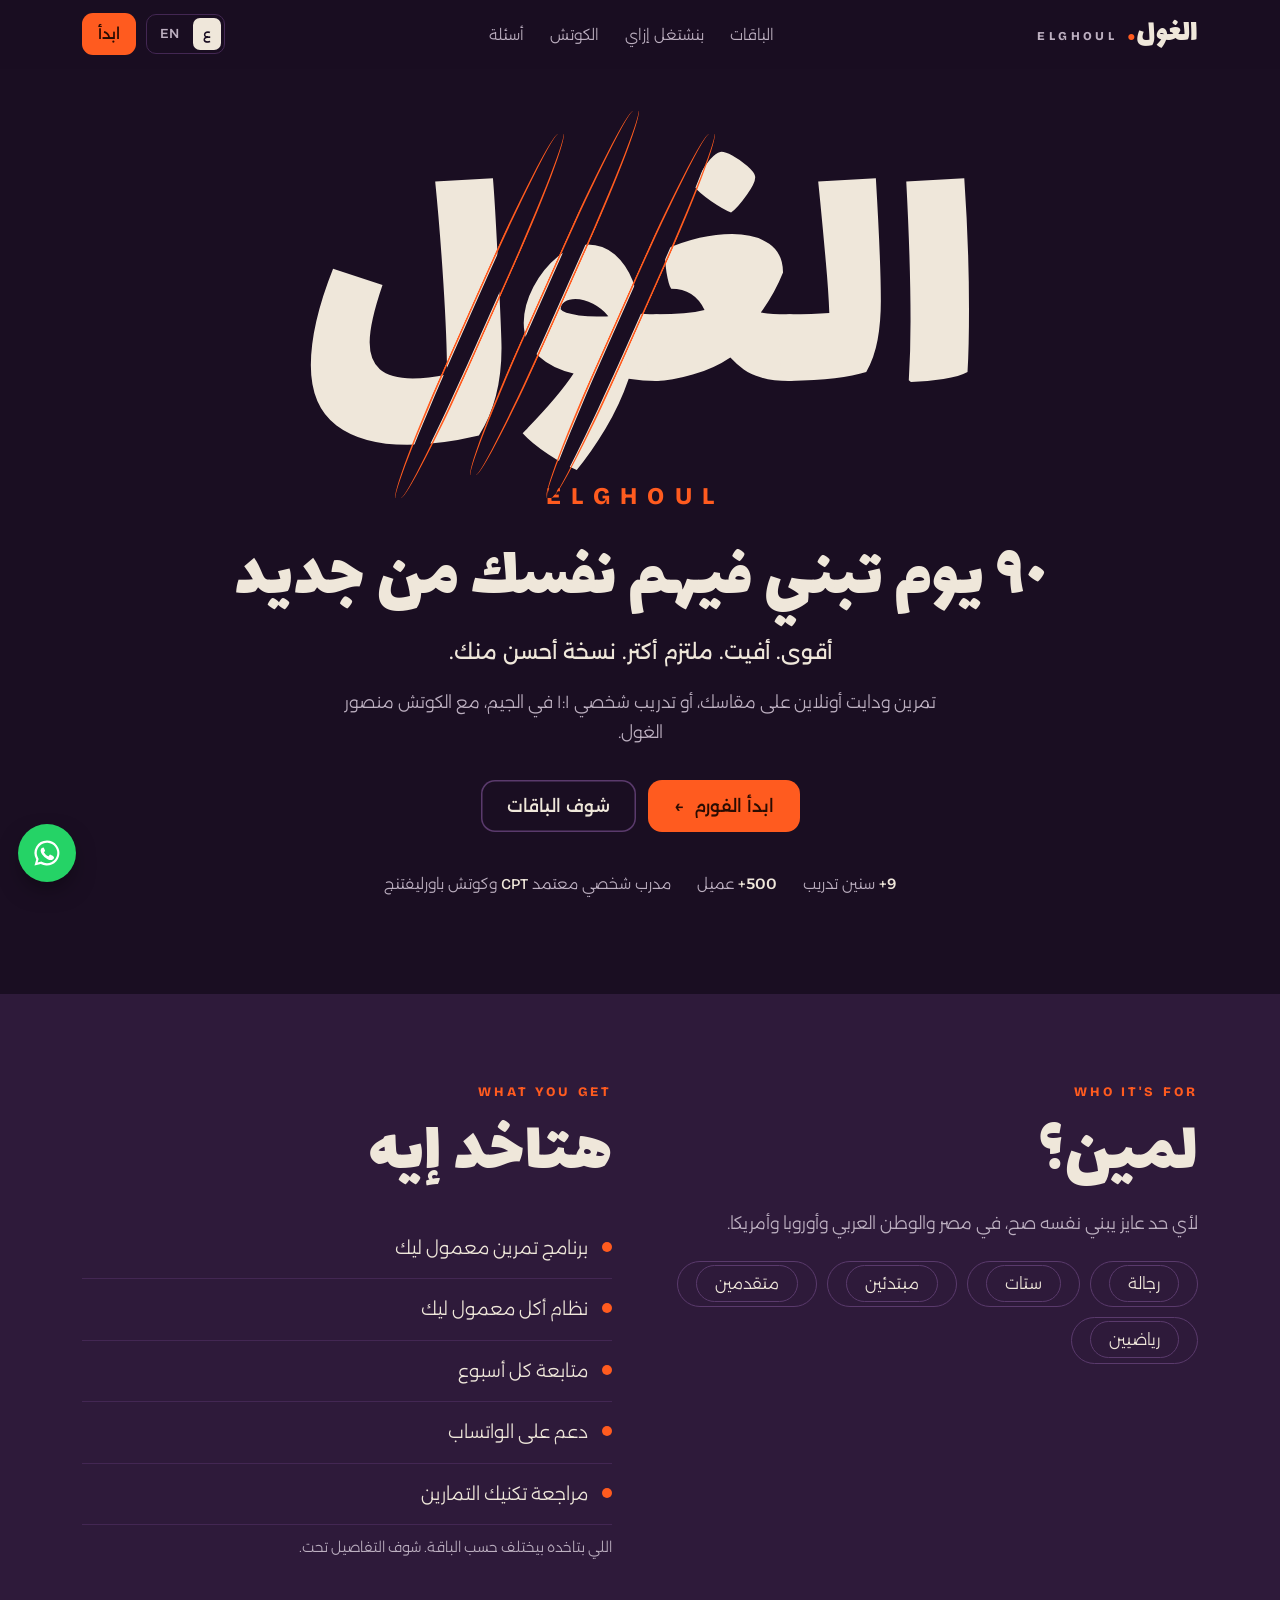
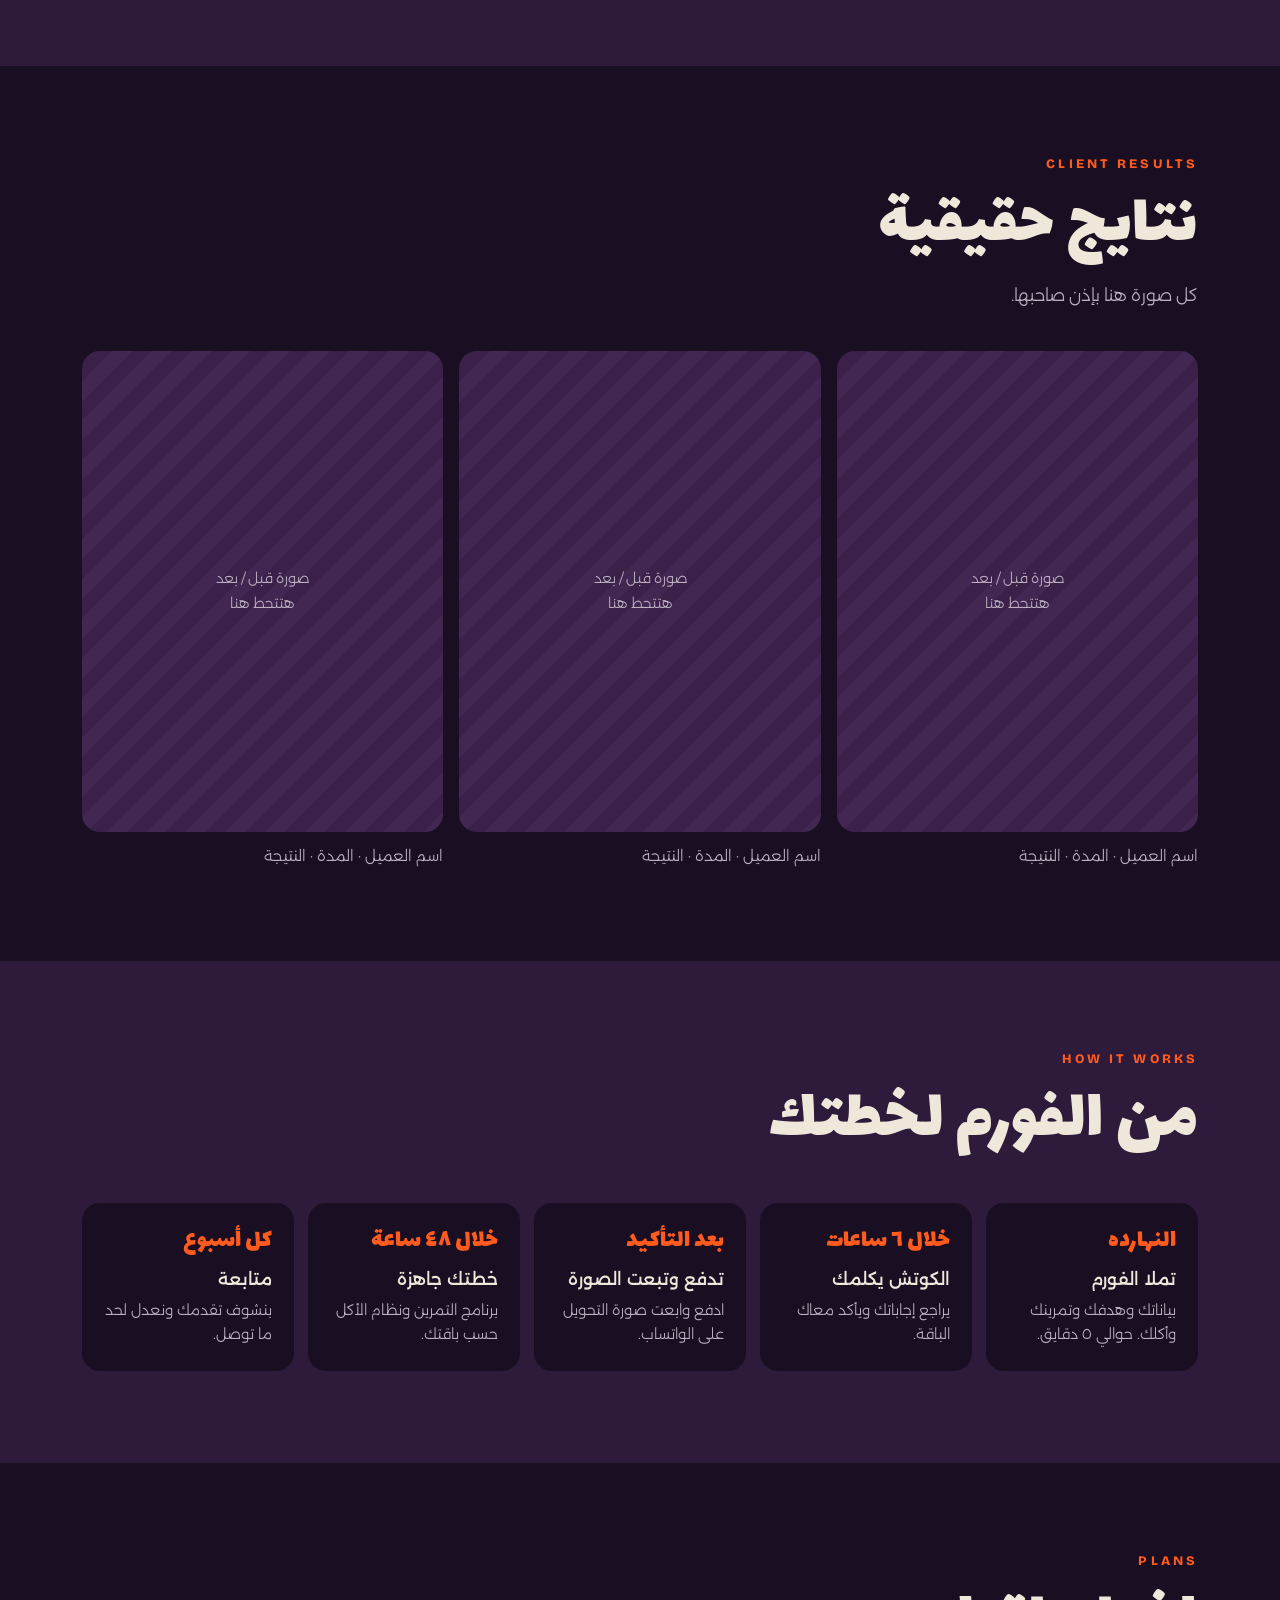
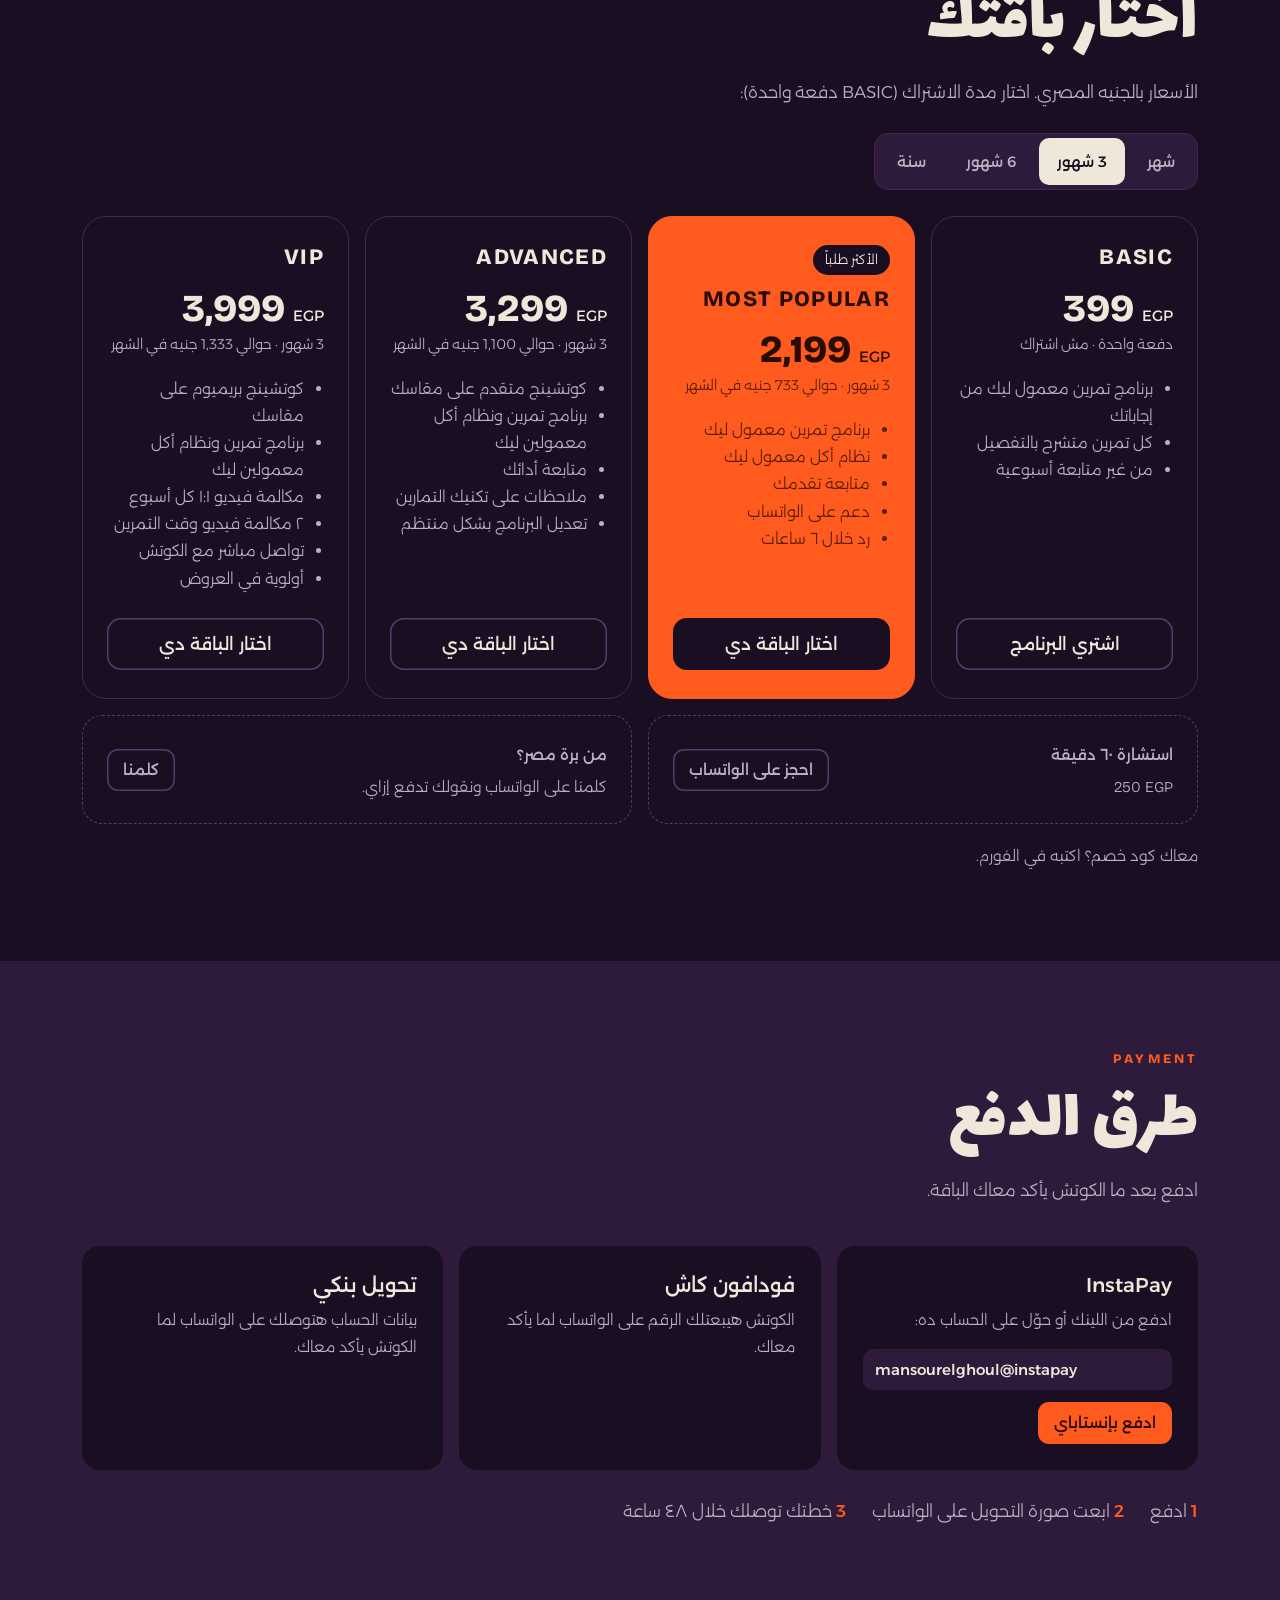
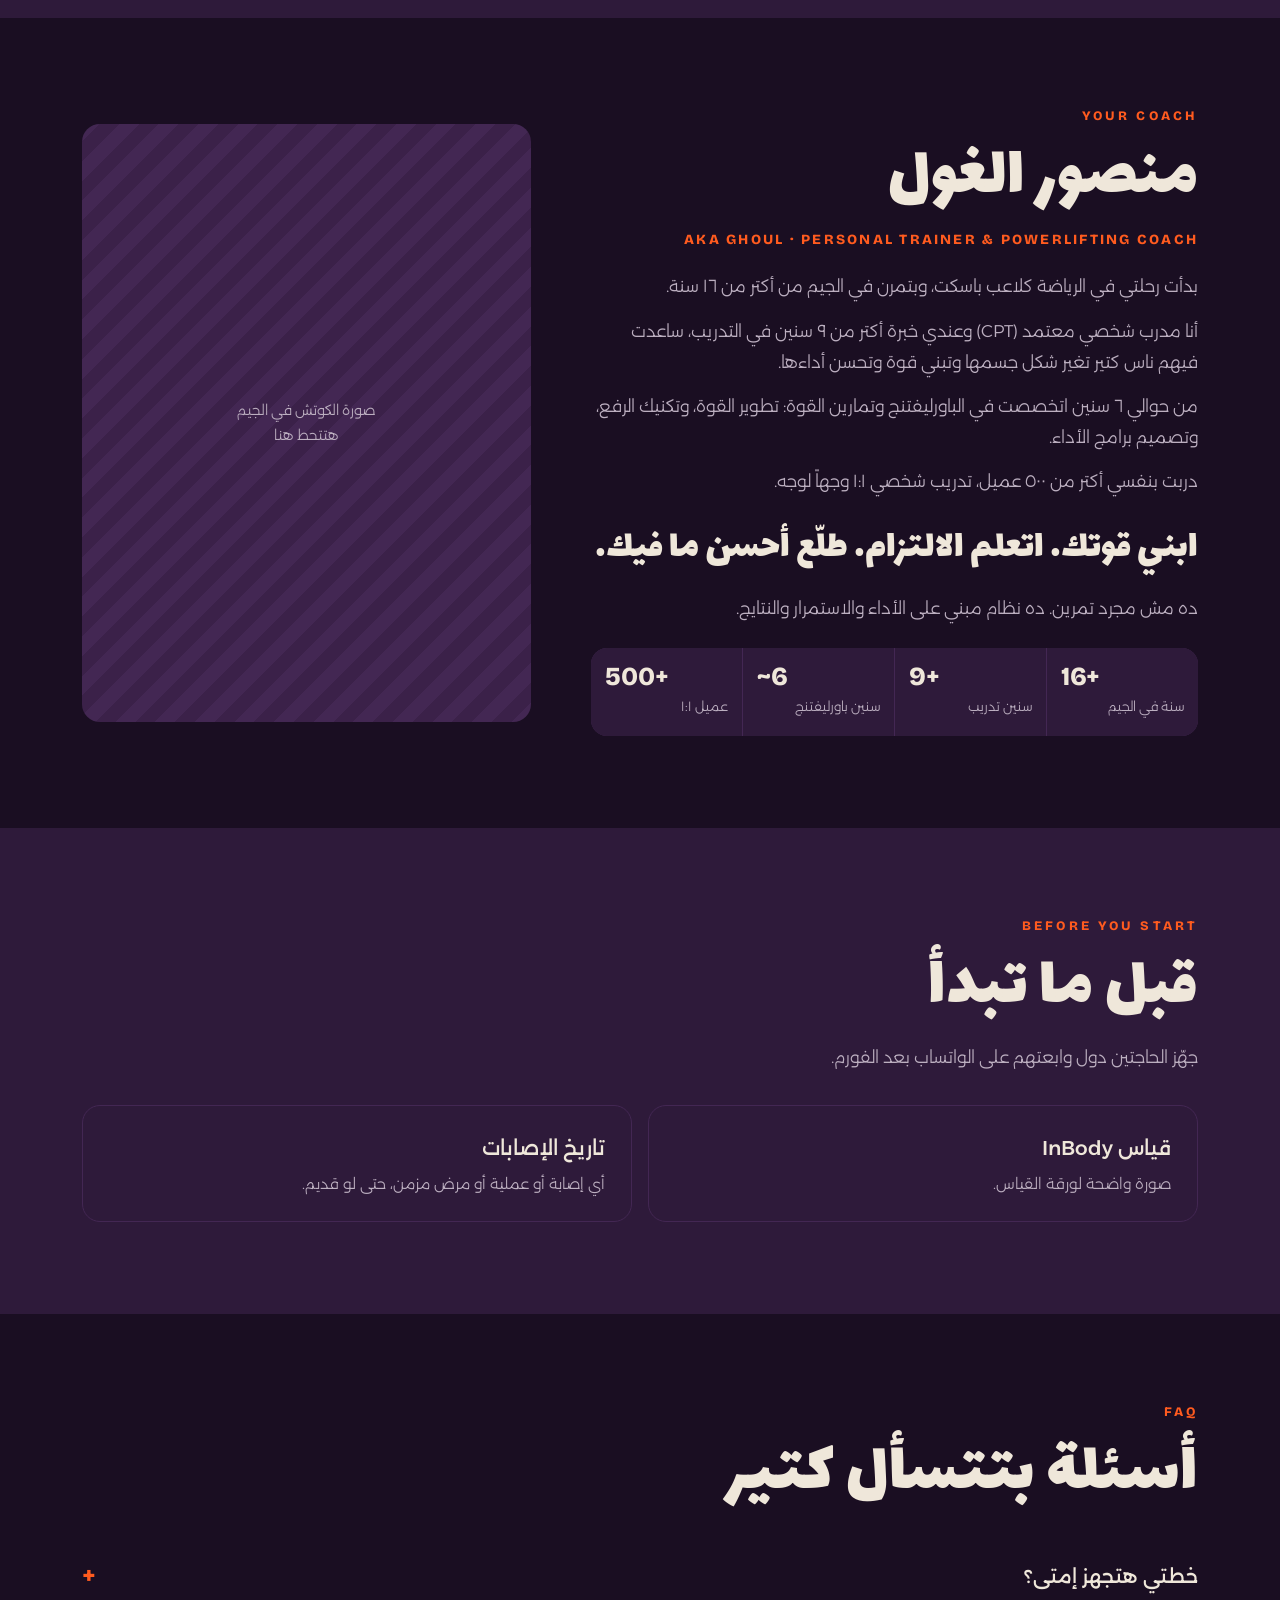
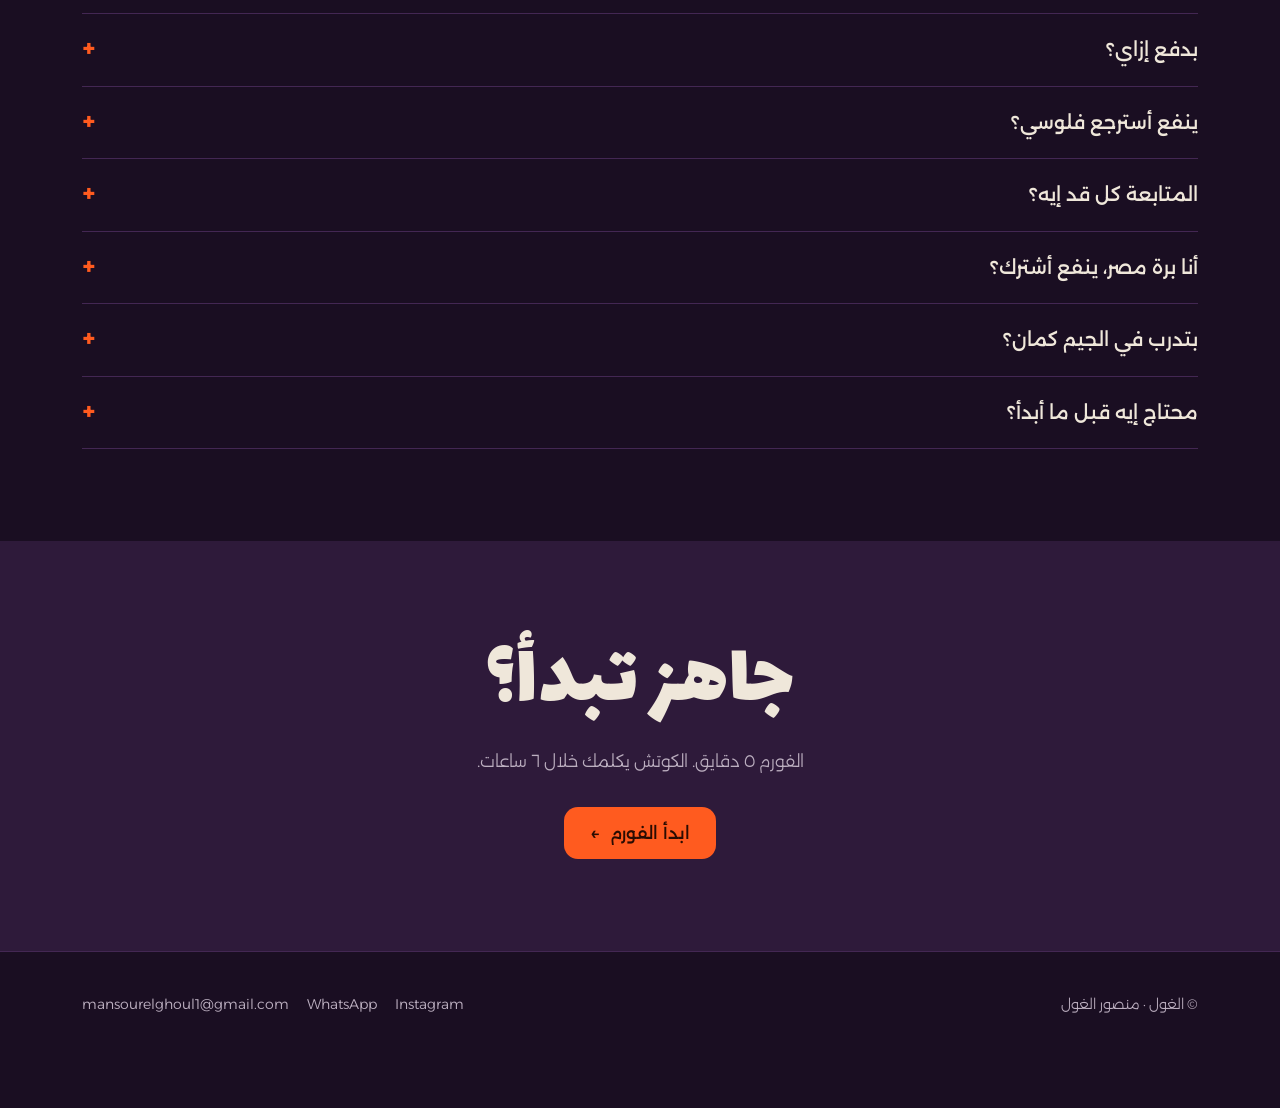
==== commit f67741b9: "Make BASIC a one-time 399 EGP program BASIC is a training program made from the client's answers, wi" ====
--- a/index.html
+++ b/index.html
@@ -229,7 +229,7 @@
 <section id="plans"><div class="wrap">
   <span class="kicker">Plans</span>
   <h2 class="h-display"><span class="ar">اختار باقتك</span><span class="en">Choose your plan</span></h2>
-  <p class="intro"><span class="ar">الأسعار بالجنيه المصري. اختار المدة:</span><span class="en">Prices are in Egyptian pounds. Pick a length:</span></p>
+  <p class="intro"><span class="ar">الأسعار بالجنيه المصري. اختار مدة الاشتراك (BASIC دفعة واحدة):</span><span class="en">Prices are in Egyptian pounds. Pick a subscription length (BASIC is a one-time payment):</span></p>
   <div class="dur" role="group" aria-label="Plan length" id="dur"></div>
   <div class="plans" id="plansGrid"></div>
   <div class="extras">
@@ -320,7 +320,7 @@
     <details><summary><span class="ar">خطتي هتجهز إمتى؟</span><span class="en">When is my plan ready?</span></summary><p><span class="ar">الكوتش بيكلمك خلال ٦ ساعات من الفورم يأكد معاك، وبعد الدفع خطتك بتجهز خلال ٤٨ ساعة.</span><span class="en">The coach contacts you within 6 hours of the form to confirm. After you pay, your plan is ready within 48 hours.</span></p></details>
     <details><summary><span class="ar">بدفع إزاي؟</span><span class="en">How do I pay?</span></summary><p><span class="ar">إنستاباي أو فودافون كاش أو تحويل بنكي. وبعد الدفع ابعت صورة التحويل على الواتساب.</span><span class="en">InstaPay, Vodafone Cash or bank transfer. After paying, send a screenshot of the payment on WhatsApp.</span></p></details>
     <details><summary><span class="ar">ينفع أسترجع فلوسي؟</span><span class="en">Can I get a refund?</span></summary><p><span class="ar">بمجرد ما خطتك توصلك، مفيش استرجاع.</span><span class="en">Once you receive your plan, there are no refunds.</span></p></details>
-    <details><summary><span class="ar">المتابعة كل قد إيه؟</span><span class="en">How often are check-ins?</span></summary><p><span class="ar">كل أسبوع.</span><span class="en">Every week.</span></p></details>
+    <details><summary><span class="ar">المتابعة كل قد إيه؟</span><span class="en">How often are check-ins?</span></summary><p><span class="ar">كل أسبوع، في كل الباقات ما عدا BASIC. BASIC برنامج تمرين بتاخده مرة واحدة من غير متابعة.</span><span class="en">Every week, on every plan except BASIC. BASIC is a one-time training program without check-ins.</span></p></details>
     <details><summary><span class="ar">أنا برة مصر، ينفع أشترك؟</span><span class="en">I'm outside Egypt. Can I join?</span></summary><p><span class="ar">آه. الأسعار بالجنيه المصري، كلمنا على الواتساب ونقولك تدفع إزاي.</span><span class="en">Yes. Prices are in Egyptian pounds. Message us on WhatsApp and we'll tell you how to pay.</span></p></details>
     <details><summary><span class="ar">بتدرب في الجيم كمان؟</span><span class="en">Do you also train people in the gym?</span></summary><p><span class="ar">آه، فيه تدريب شخصي ١:١ في الجيم. كلمنا على الواتساب نتفق على التفاصيل.</span><span class="en">Yes, 1-on-1 personal training in the gym. Message us on WhatsApp to arrange the details.</span></p></details>
     <details><summary><span class="ar">محتاج إيه قبل ما أبدأ؟</span><span class="en">What do I need before I start?</span></summary><p><span class="ar">قياس InBody وتاريخ الإصابات بتاعك.</span><span class="en">An InBody scan and your injury history.</span></p></details>
@@ -360,14 +360,16 @@
     var lang=window.ghoulLang();
     durEl.innerHTML=P.durations.map(function(m){return '<button type="button" aria-pressed="'+(m===dur)+'" data-m="'+m+'">'+window.ghoulDur(m,lang)+'</button>';}).join("");
     grid.innerHTML=P.plans.map(function(p){
-      var price=p.prices[dur], per=dur>1?Math.round(price/dur):0, hot=p.id===P.popular;
-      return '<article class="plan'+(hot?' hot':'')+'">'+
+      var price=window.ghoulPrice(p,dur), hot=p.id===P.popular, per=(!p.oneTime&&dur>1)?Math.round(price/dur):0;
+      var perText=p.oneTime?(lang==="ar"?"دفعة واحدة · مش اشتراك":"One-time payment · not a subscription")
+        :(window.ghoulDur(dur,lang)+(per?(lang==="ar"?' · حوالي '+per.toLocaleString("en-US")+' جنيه في الشهر':' · about '+per.toLocaleString("en-US")+' EGP a month'):''));
+      return '<article class="plan'+(hot?' hot':'')+(p.oneTime?' once':'')+'">'+
         '<span class="tag">'+(lang==="ar"?"الأكثر طلباً":"Most chosen")+'</span>'+
         '<h3>'+p.name+'</h3>'+
         '<div class="price">'+price.toLocaleString("en-US")+' <small>EGP</small></div>'+
-        '<div class="per">'+(lang==="ar"?window.ghoulDur(dur,"ar"):window.ghoulDur(dur,"en"))+(per?(lang==="ar"?' · حوالي '+per.toLocaleString("en-US")+' جنيه في الشهر':' · about '+per.toLocaleString("en-US")+' EGP a month'):'')+'</div>'+
+        '<div class="per">'+perText+'</div>'+
         '<ul>'+p.features[lang].map(function(f){return "<li>"+f+"</li>";}).join("")+'</ul>'+
-        '<a class="btn'+(hot?'':' ghost')+'" href="start.html?plan='+p.id+'&months='+dur+'">'+(lang==="ar"?"اختار الباقة دي":"Choose this plan")+'</a>'+
+        '<a class="btn'+(hot?'':' ghost')+'" href="start.html?plan='+p.id+(p.oneTime?'':'&months='+dur)+'">'+(p.oneTime?(lang==="ar"?"اشتري البرنامج":"Get the program"):(lang==="ar"?"اختار الباقة دي":"Choose this plan"))+'</a>'+
       '</article>';
     }).join("");
   }
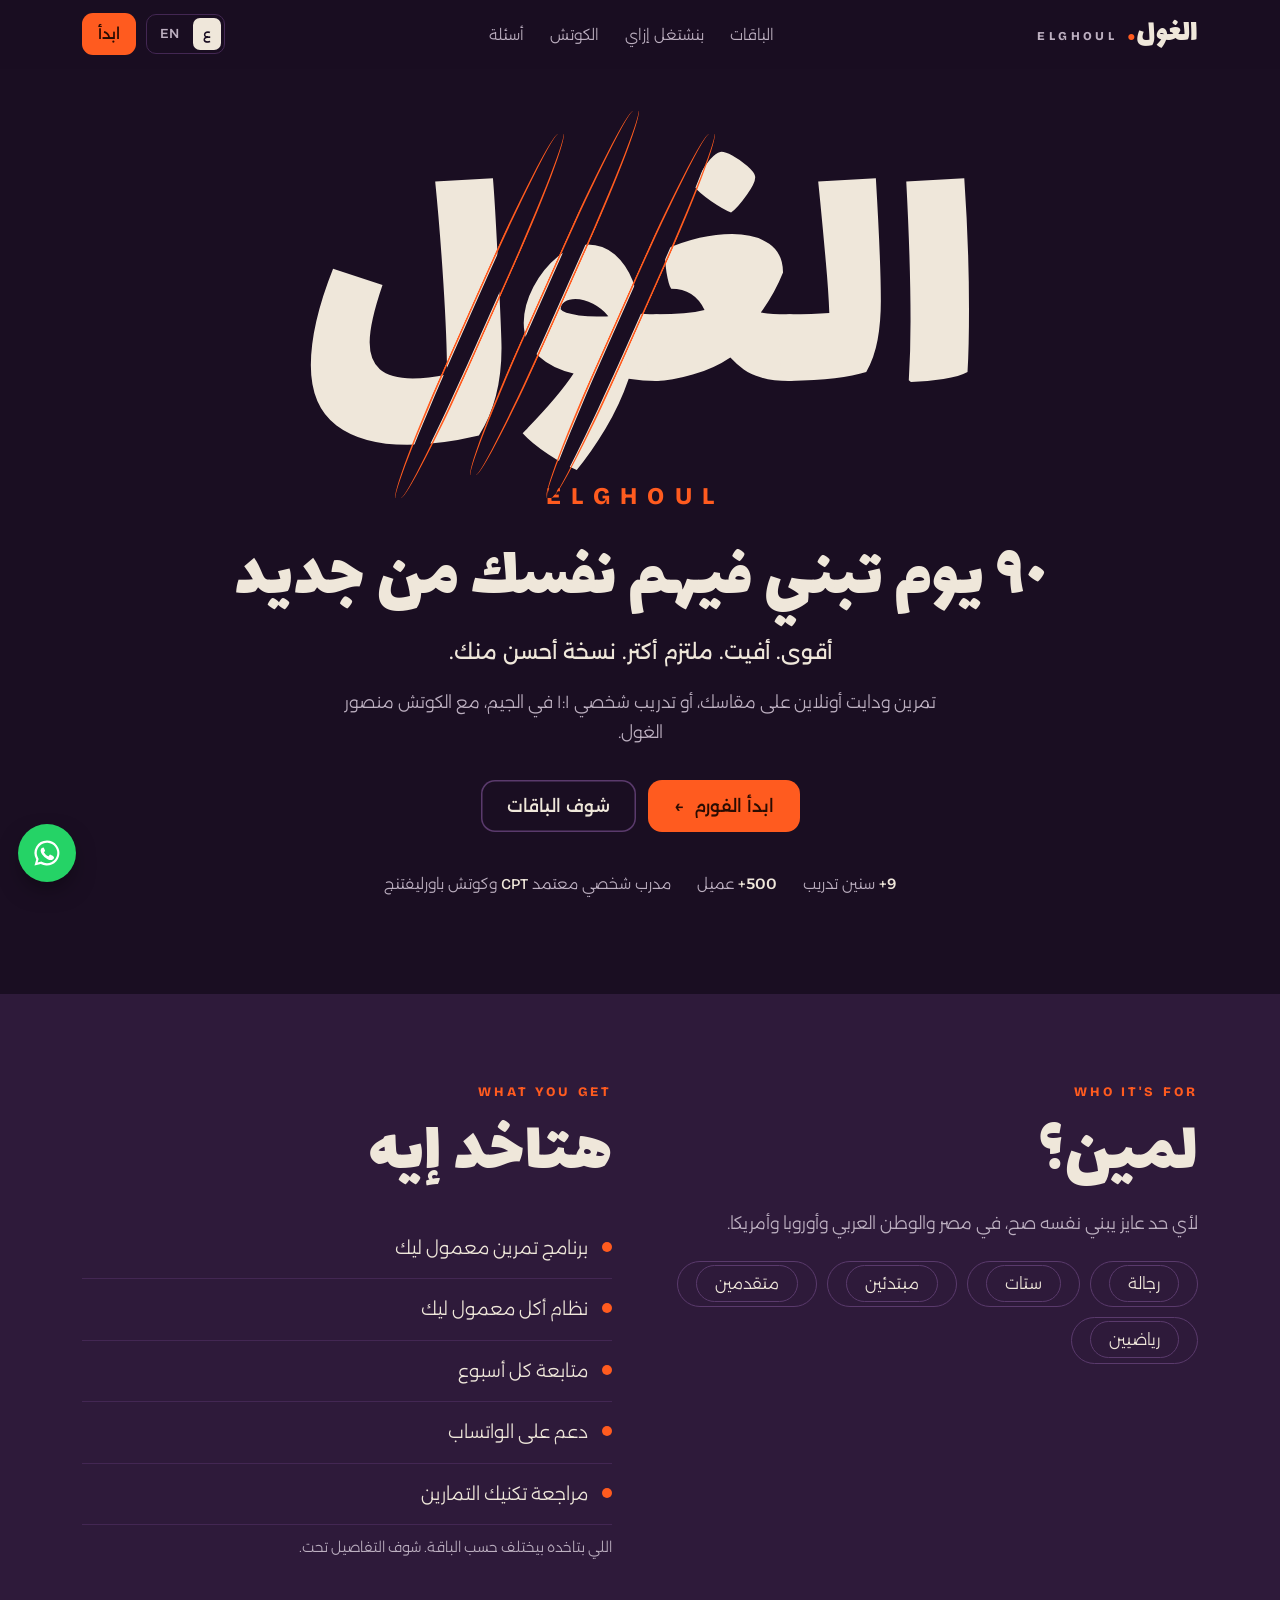
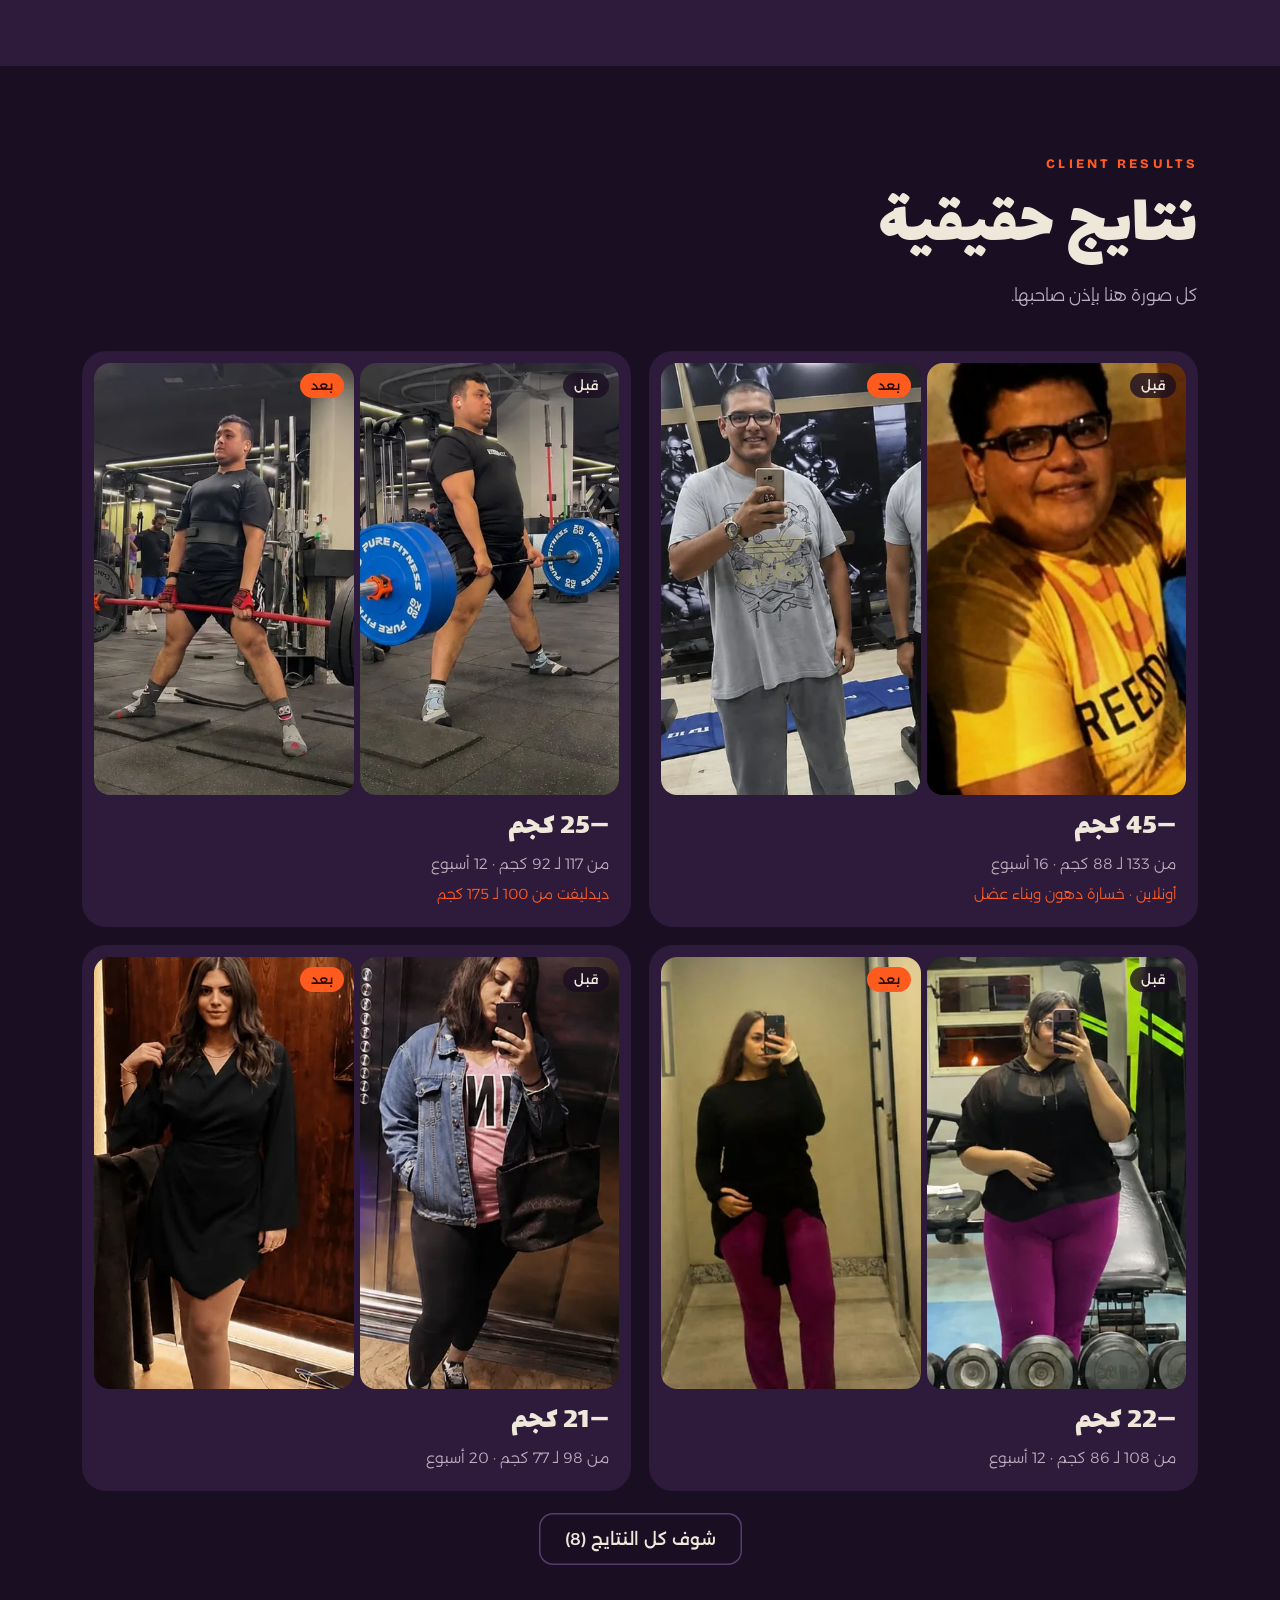
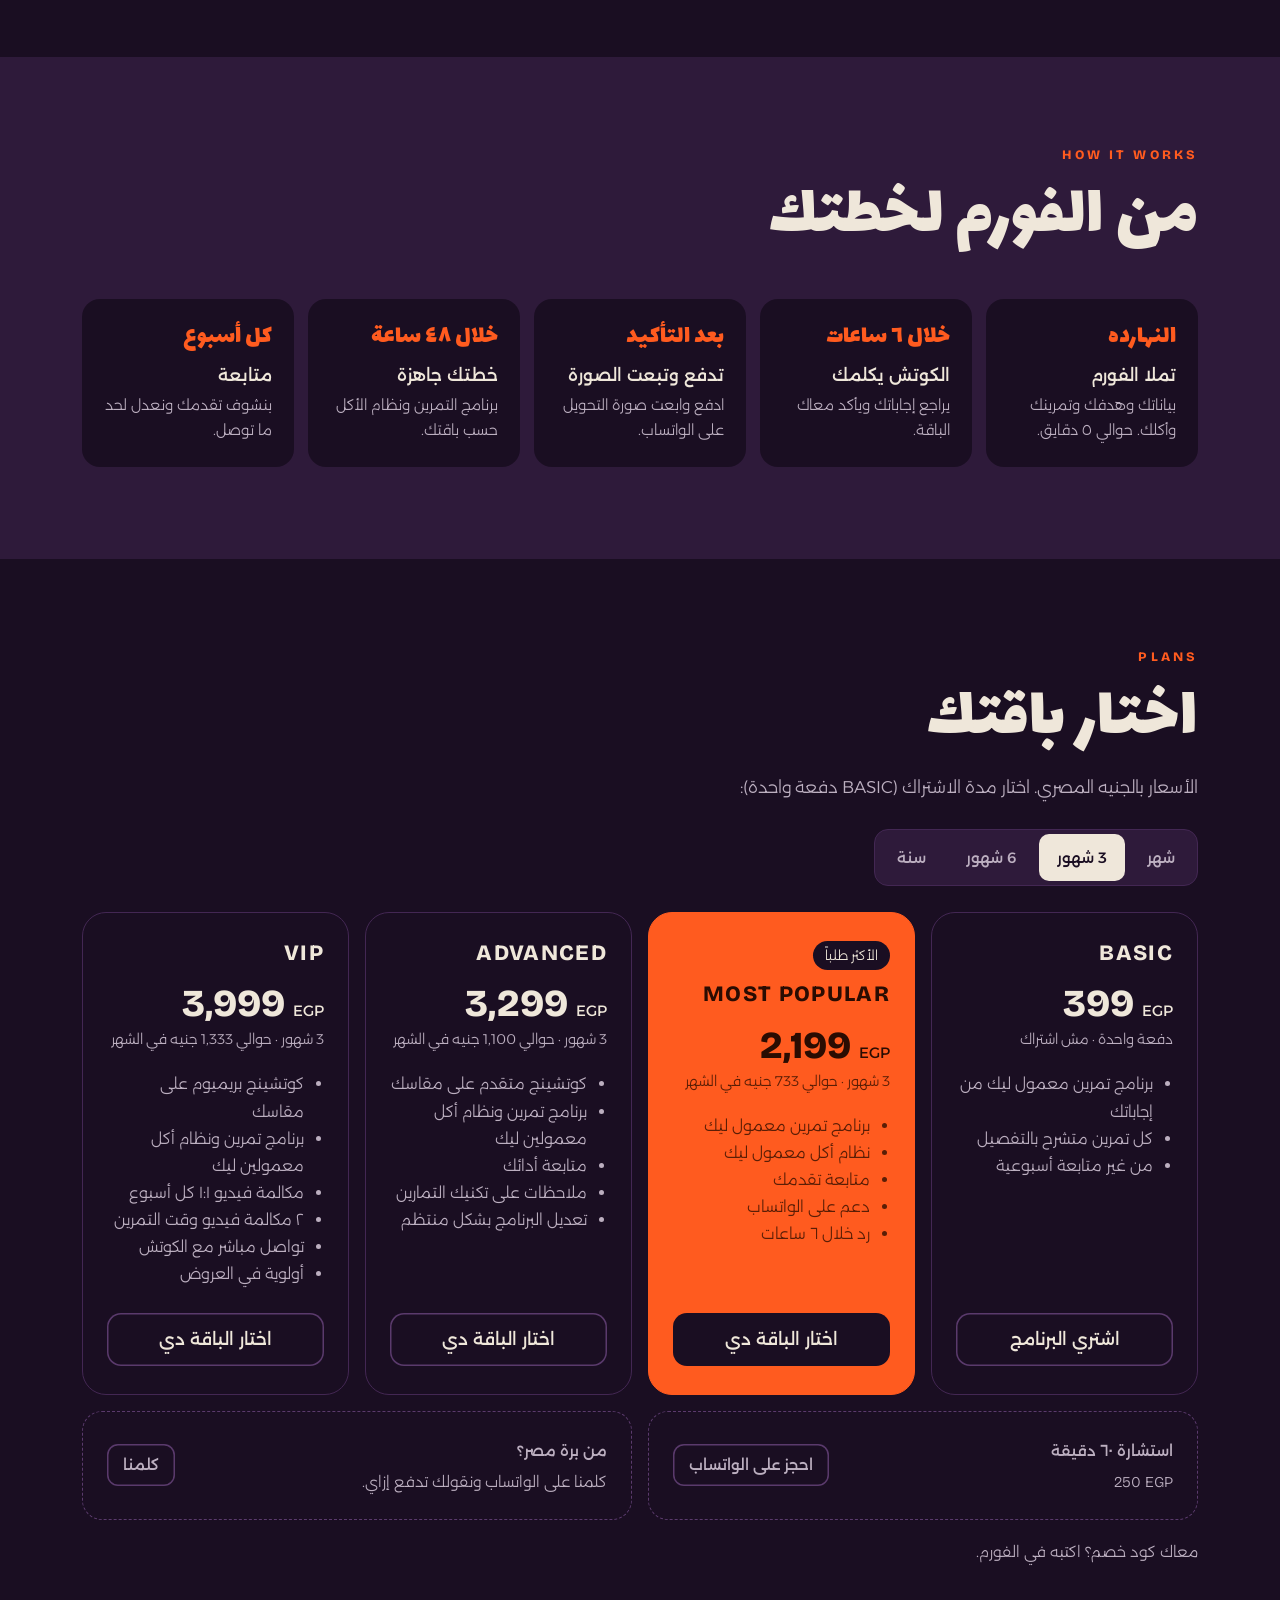
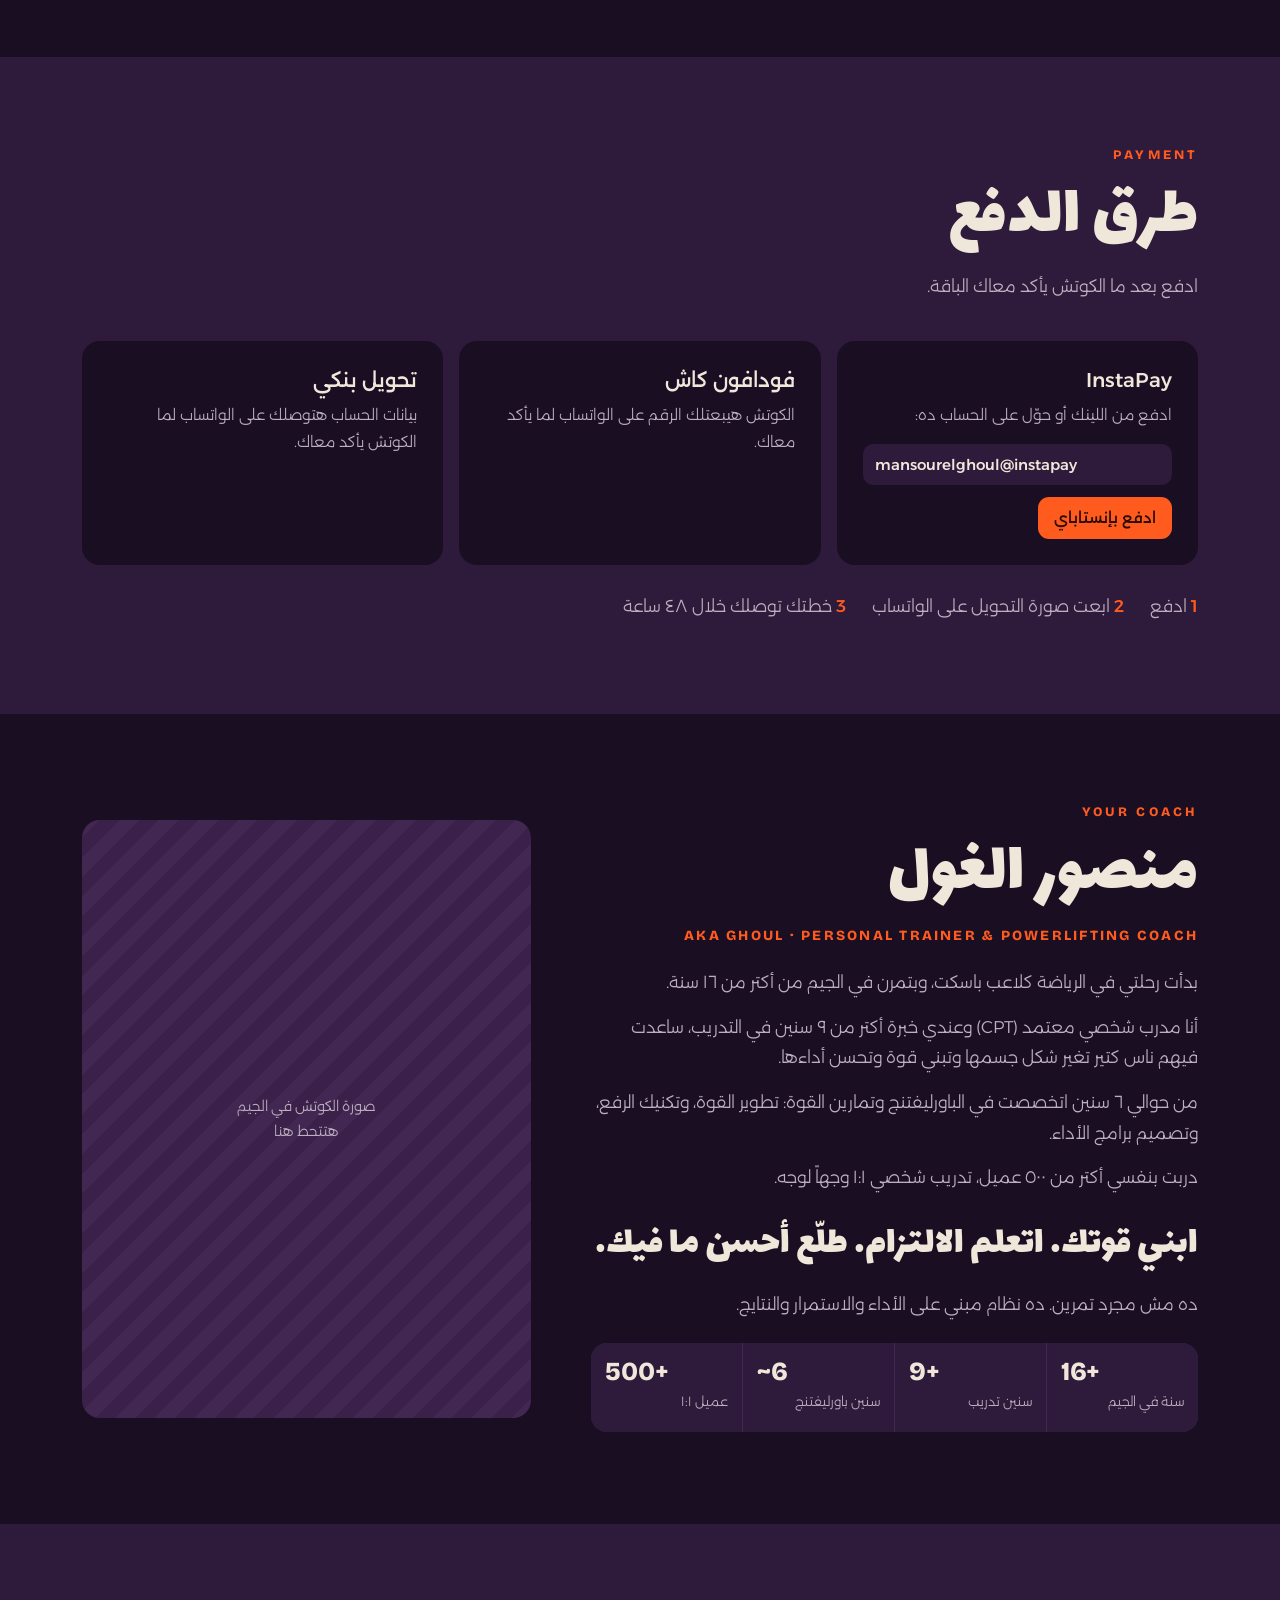
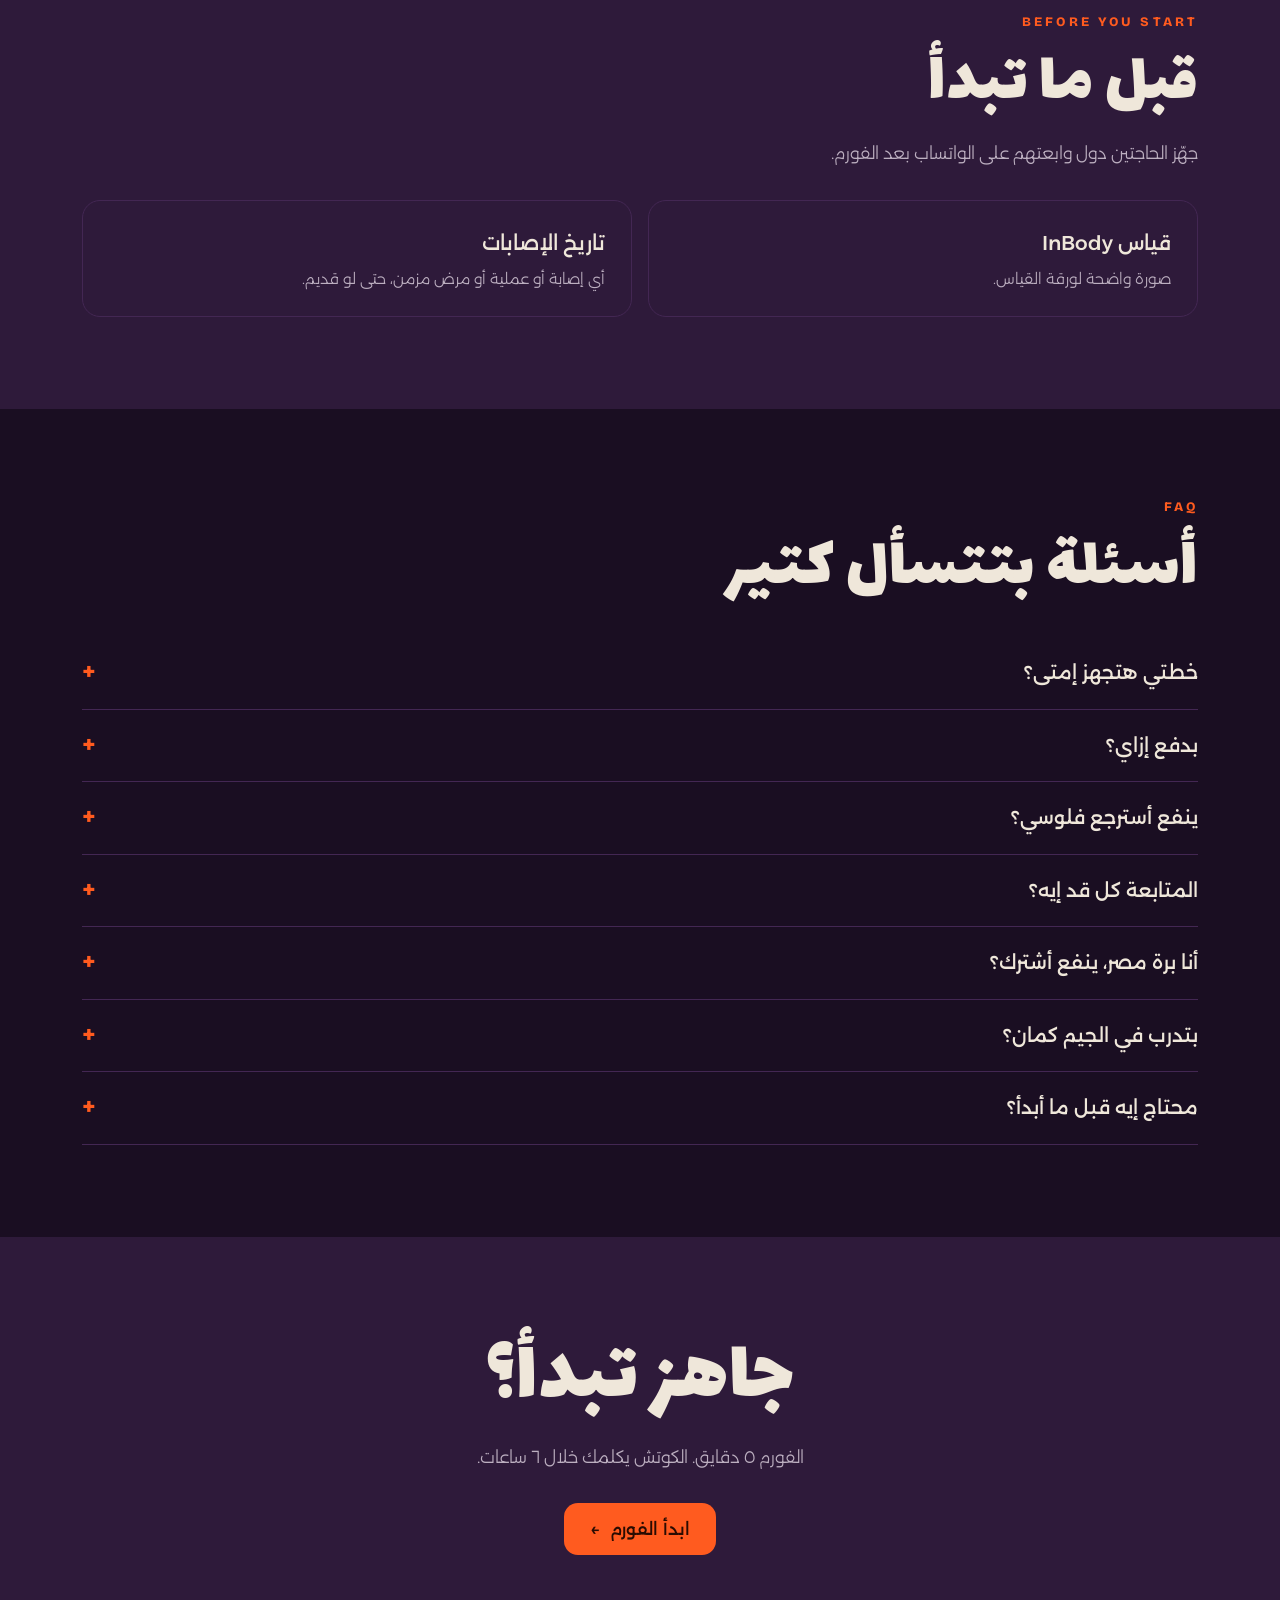
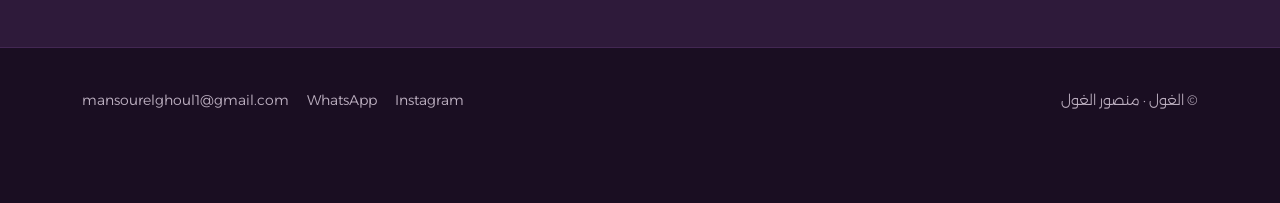
==== commit e18de5b0: "Add 8 client transformations to the results section Before/after photos cut out of the transformatio" ====
--- a/index.html
+++ b/index.html
@@ -46,9 +46,20 @@
 .gets .note::before{display:none}
 
 /* results */
-.results{display:grid;grid-template-columns:repeat(3,1fr);gap:16px;margin-top:40px}
-.results .ph{aspect-ratio:3/4}
-.results figcaption{margin-top:10px;font-size:15px;color:var(--bone-2)}
+.results{display:grid;grid-template-columns:repeat(2,1fr);gap:18px;margin-top:40px}
+.tr{background:var(--plum);border-radius:24px;padding:12px;margin:0}
+.pair{display:grid;grid-template-columns:1fr 1fr;gap:6px}
+.shot{position:relative;aspect-ratio:3/5;border-radius:16px;overflow:hidden;background:var(--night)}
+.shot img{width:100%;height:100%;object-fit:cover;object-position:50% 20%}
+.shot span{position:absolute;top:10px;inset-inline-start:10px;font:500 13px/1 var(--body);background:rgba(26,14,34,.78);color:var(--bone);padding:6px 11px;border-radius:999px;backdrop-filter:blur(4px)}
+.shot span.after{background:var(--ember);color:var(--ember-ink)}
+.tr figcaption{padding:16px 10px 8px;display:grid;gap:4px}
+.tr figcaption b{font-size:30px;line-height:1.15;color:var(--bone);font-weight:400}
+html[lang=ar] .tr figcaption b{font-family:var(--ar-display)}
+html[lang=en] .tr figcaption b{font-family:var(--en-display);font-weight:800;letter-spacing:-.01em}
+.tr figcaption span{color:var(--bone-2);font-size:15px}
+.tr figcaption em{font-style:normal;color:var(--ember);font-size:14.5px}
+.results-more{text-align:center;margin-top:22px}
 
 /* steps */
 .steps{display:grid;grid-template-columns:repeat(5,1fr);gap:14px;margin-top:40px;padding:0;list-style:none}
@@ -125,13 +136,14 @@
 @media (max-width:900px){
   .two,.coach,.extras,.before{grid-template-columns:1fr}
   .pay{grid-template-columns:1fr}
-  .results{grid-template-columns:1fr 1fr}
+
   .steps{grid-template-columns:1fr 1fr}
   .cfacts{grid-template-columns:1fr 1fr}
   .coach .ph{order:-1;max-width:420px}
 }
 @media (max-width:560px){
   .plans,.results,.steps{grid-template-columns:1fr}
+  .tr figcaption b{font-size:26px}
   .dur{display:flex}
   .dur button{flex:1;padding:10px 8px}
 }
@@ -207,11 +219,8 @@
   <span class="kicker">Client results</span>
   <h2 class="h-display"><span class="ar">نتايج حقيقية</span><span class="en">Real results</span></h2>
   <p class="intro"><span class="ar">كل صورة هنا بإذن صاحبها.</span><span class="en">Every photo here is shared with the client's permission.</span></p>
-  <div class="results">
-    <figure><div class="ph"><span class="ar">صورة قبل / بعد<br>هتتحط هنا</span><span class="en">Before / after photo<br>goes here</span></div><figcaption><span class="ar">اسم العميل · المدة · النتيجة</span><span class="en">Client name · time · result</span></figcaption></figure>
-    <figure><div class="ph"><span class="ar">صورة قبل / بعد<br>هتتحط هنا</span><span class="en">Before / after photo<br>goes here</span></div><figcaption><span class="ar">اسم العميل · المدة · النتيجة</span><span class="en">Client name · time · result</span></figcaption></figure>
-    <figure><div class="ph"><span class="ar">صورة قبل / بعد<br>هتتحط هنا</span><span class="en">Before / after photo<br>goes here</span></div><figcaption><span class="ar">اسم العميل · المدة · النتيجة</span><span class="en">Client name · time · result</span></figcaption></figure>
-  </div>
+  <div class="results" id="resultsGrid"></div>
+  <div class="results-more"><button type="button" class="btn ghost" id="resultsMore" hidden></button></div>
 </div></section>
 
 <section id="how" class="alt"><div class="wrap">
@@ -349,6 +358,7 @@
 
 <script src="js/site.js"></script>
 <script src="js/plans.js"></script>
+<script src="js/results.js"></script>
 <script>
 (function(){
   var P=window.GHOUL_PLANS, dur=P.defaultDuration;
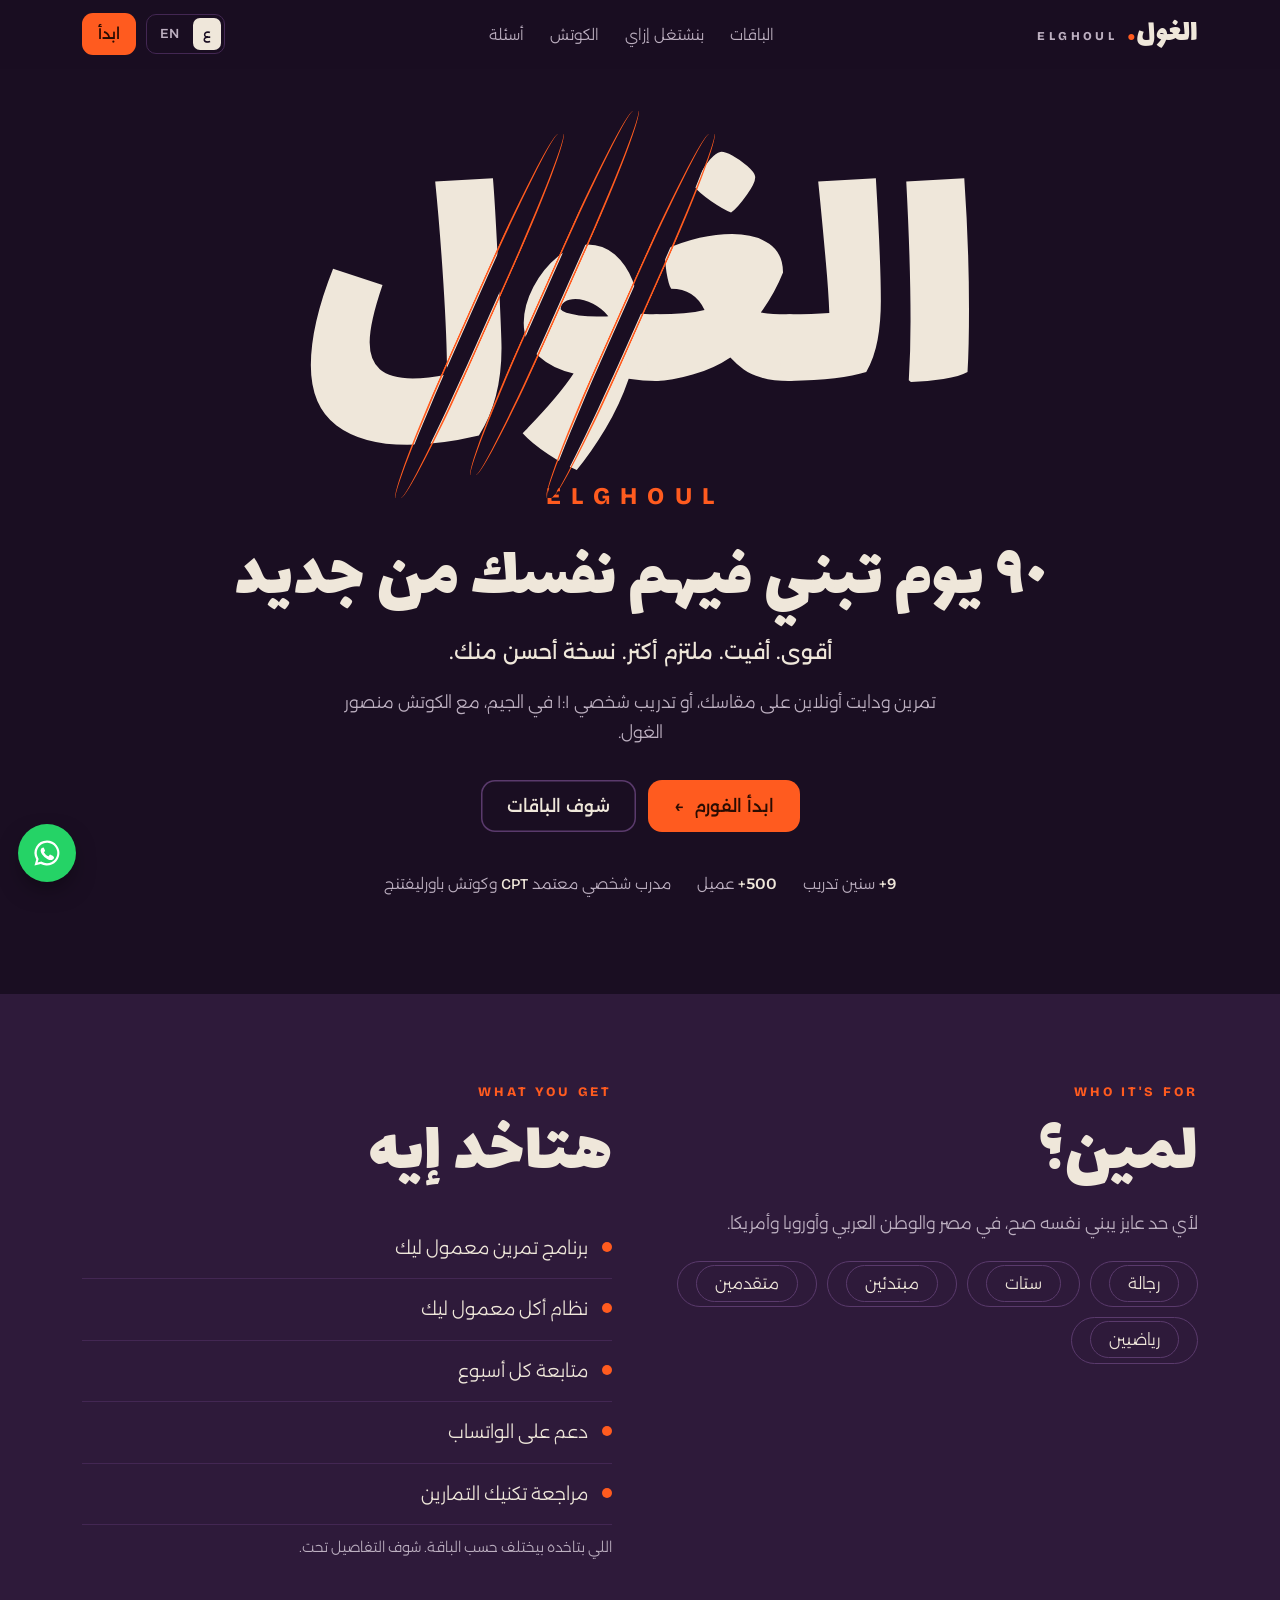
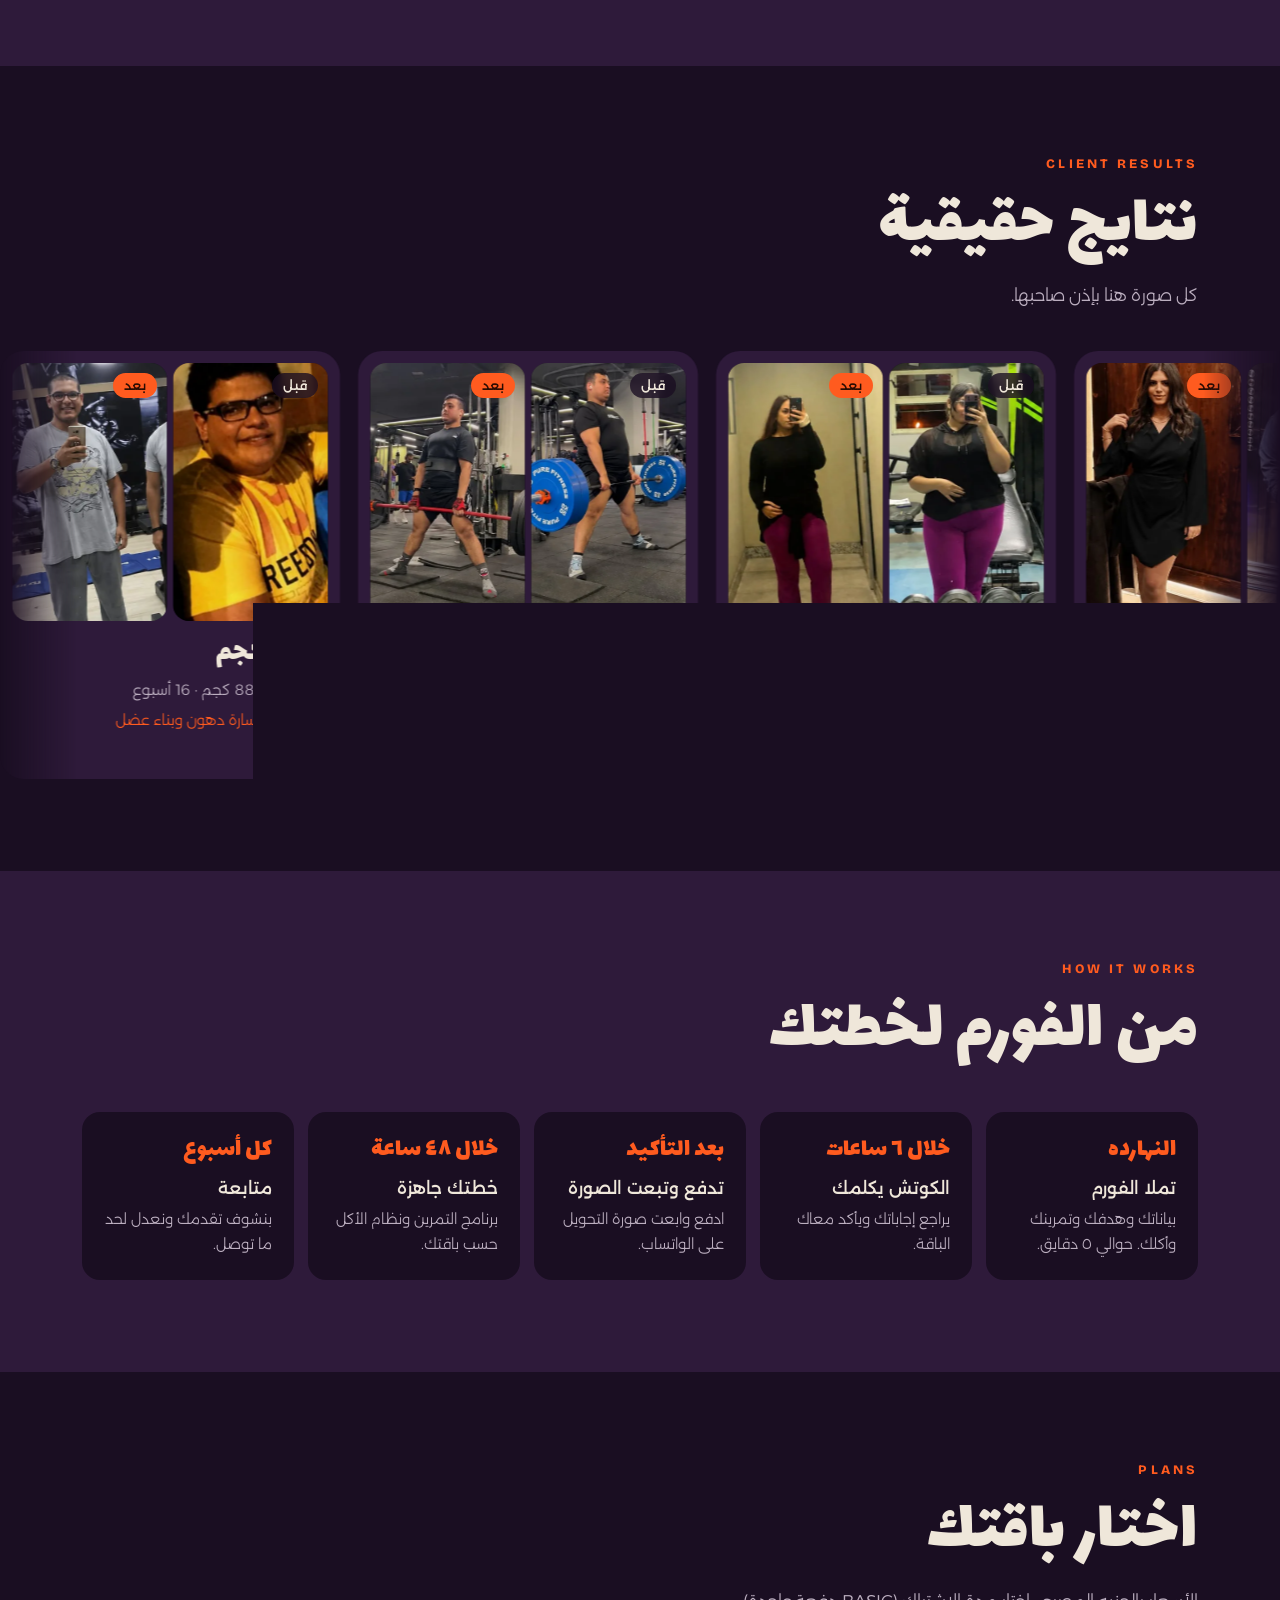
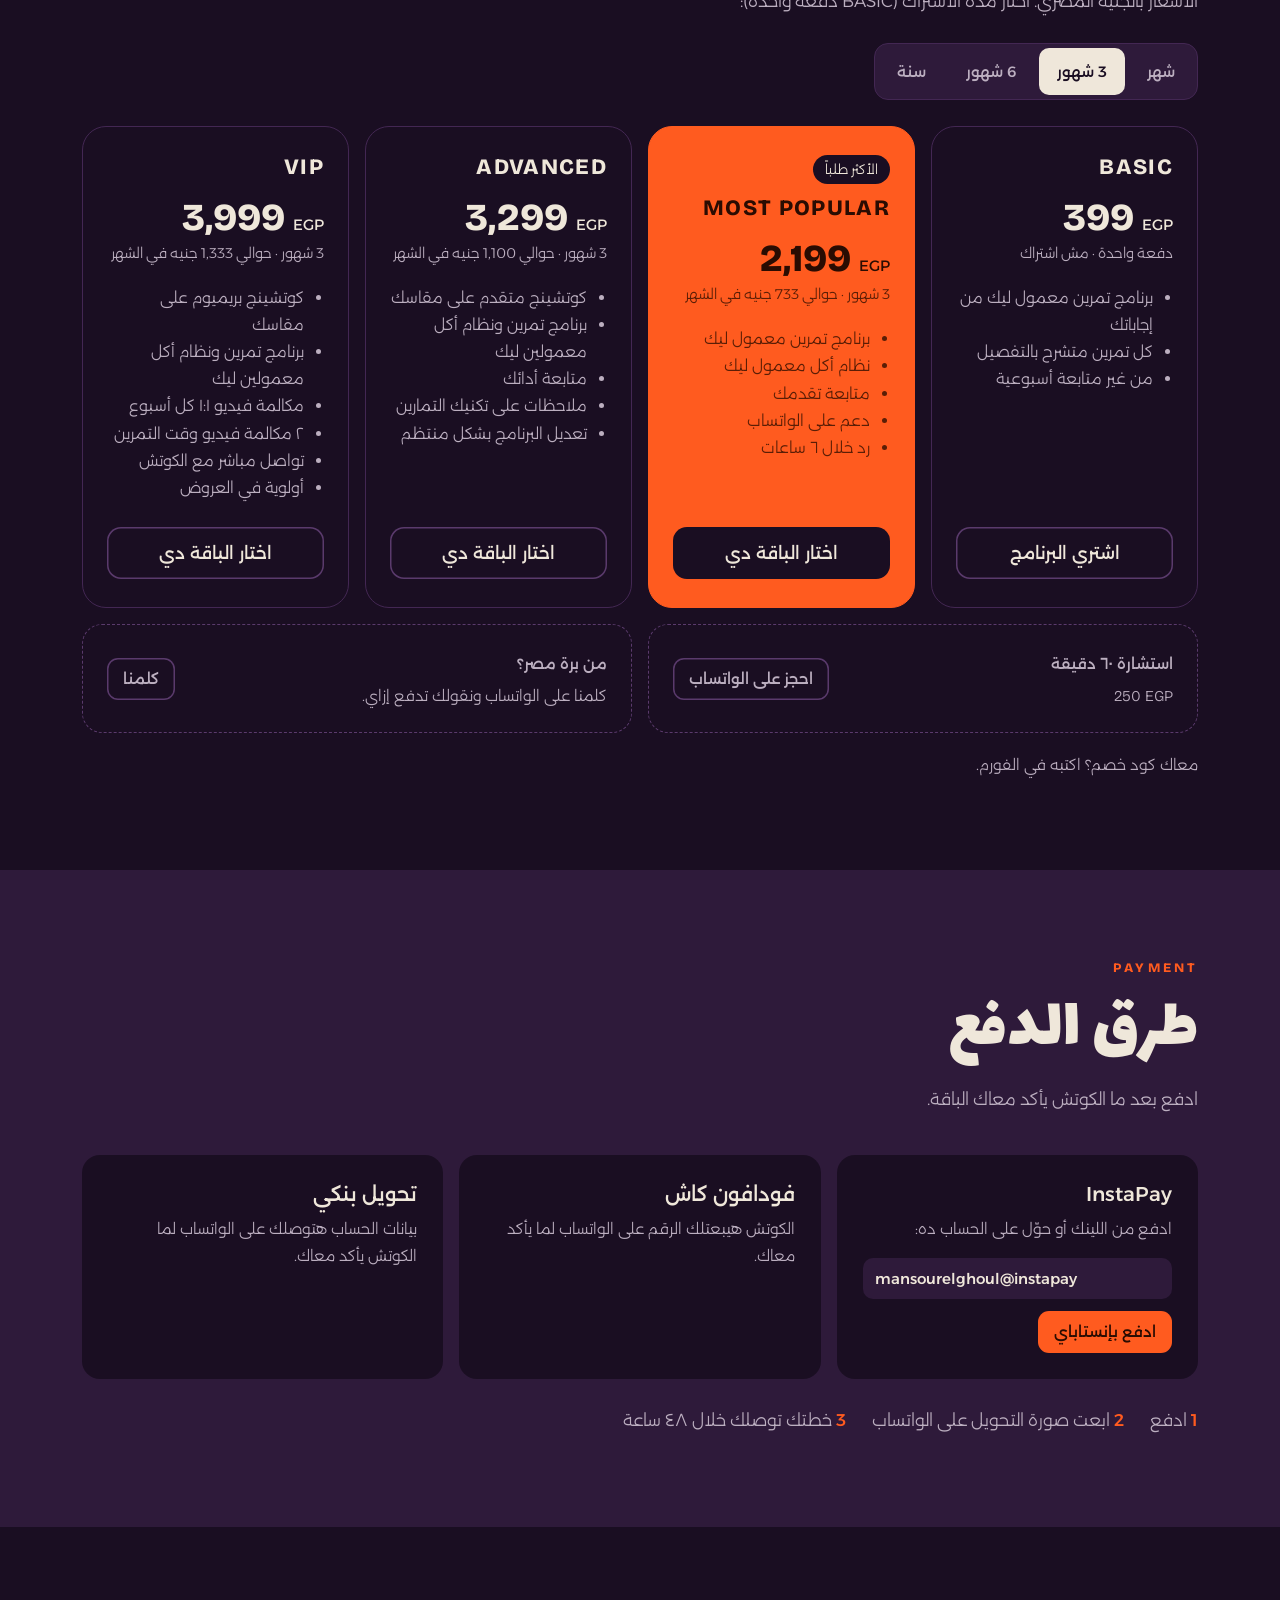
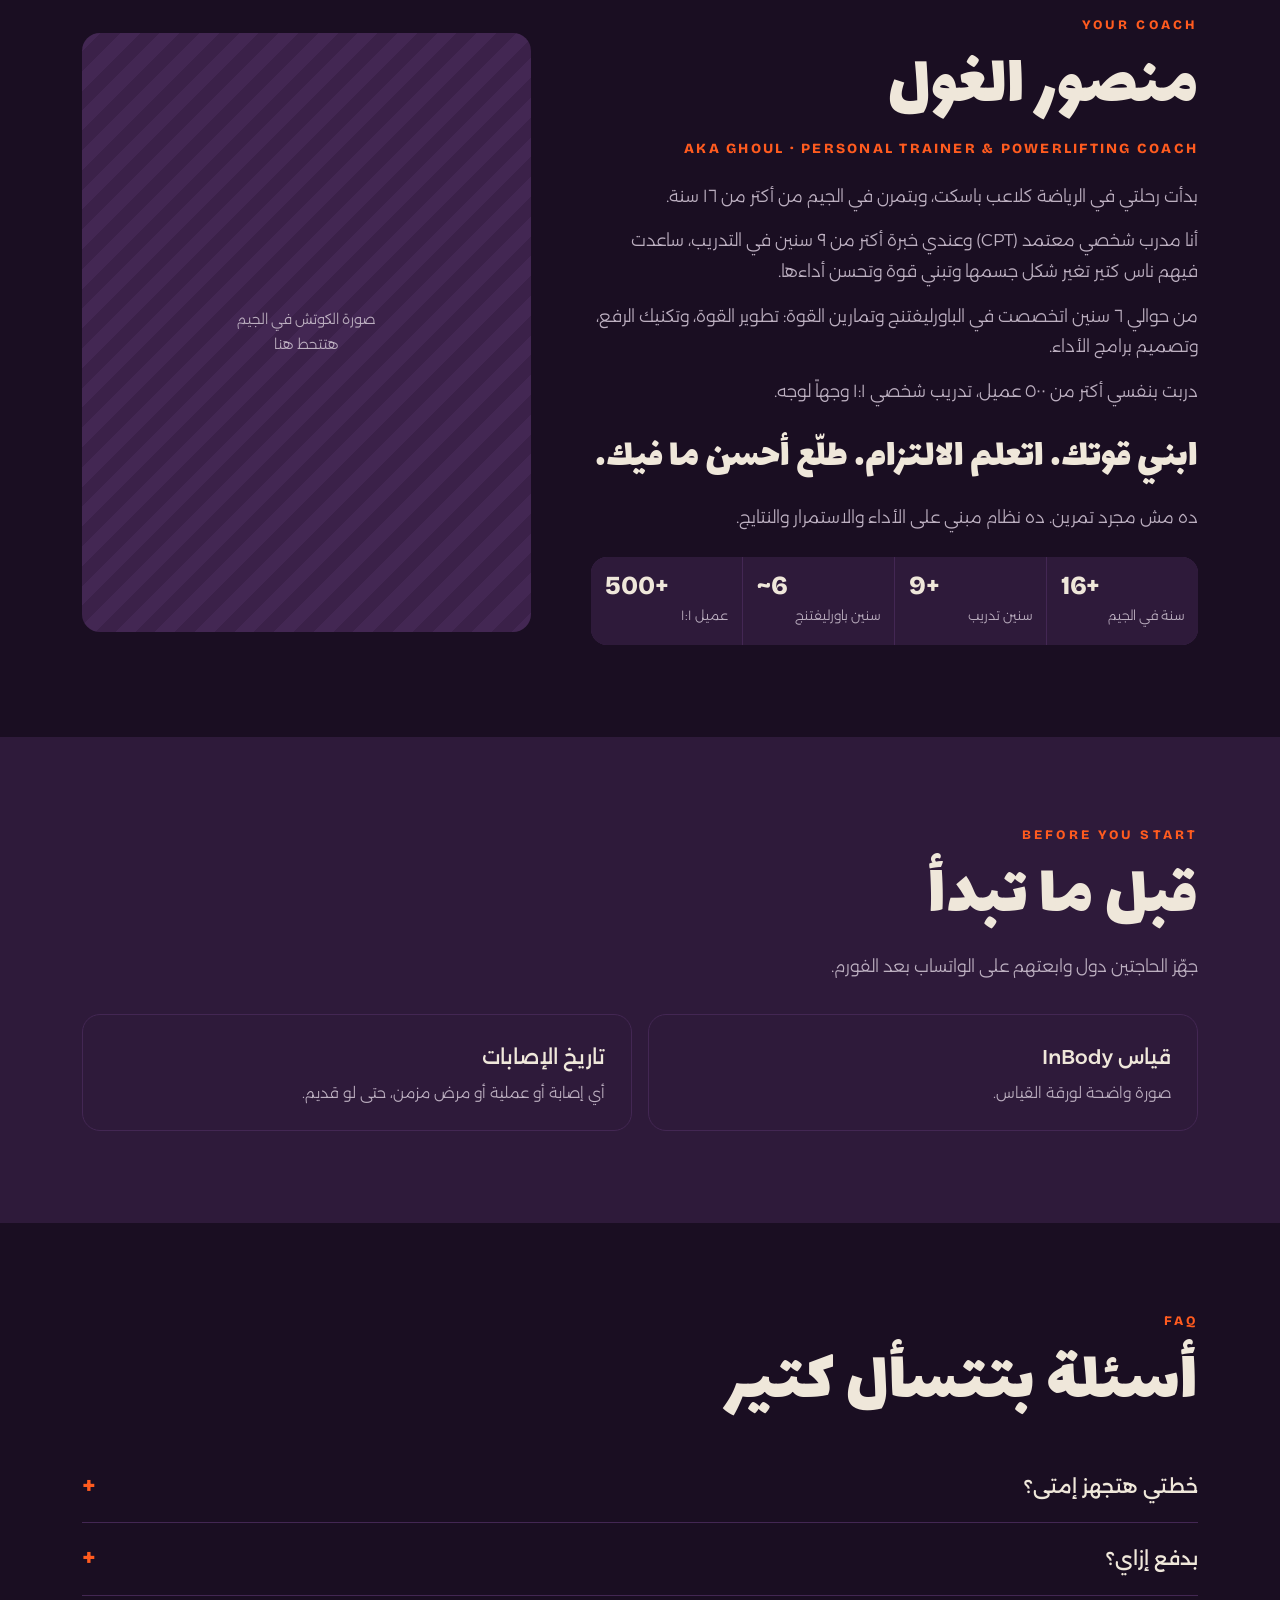
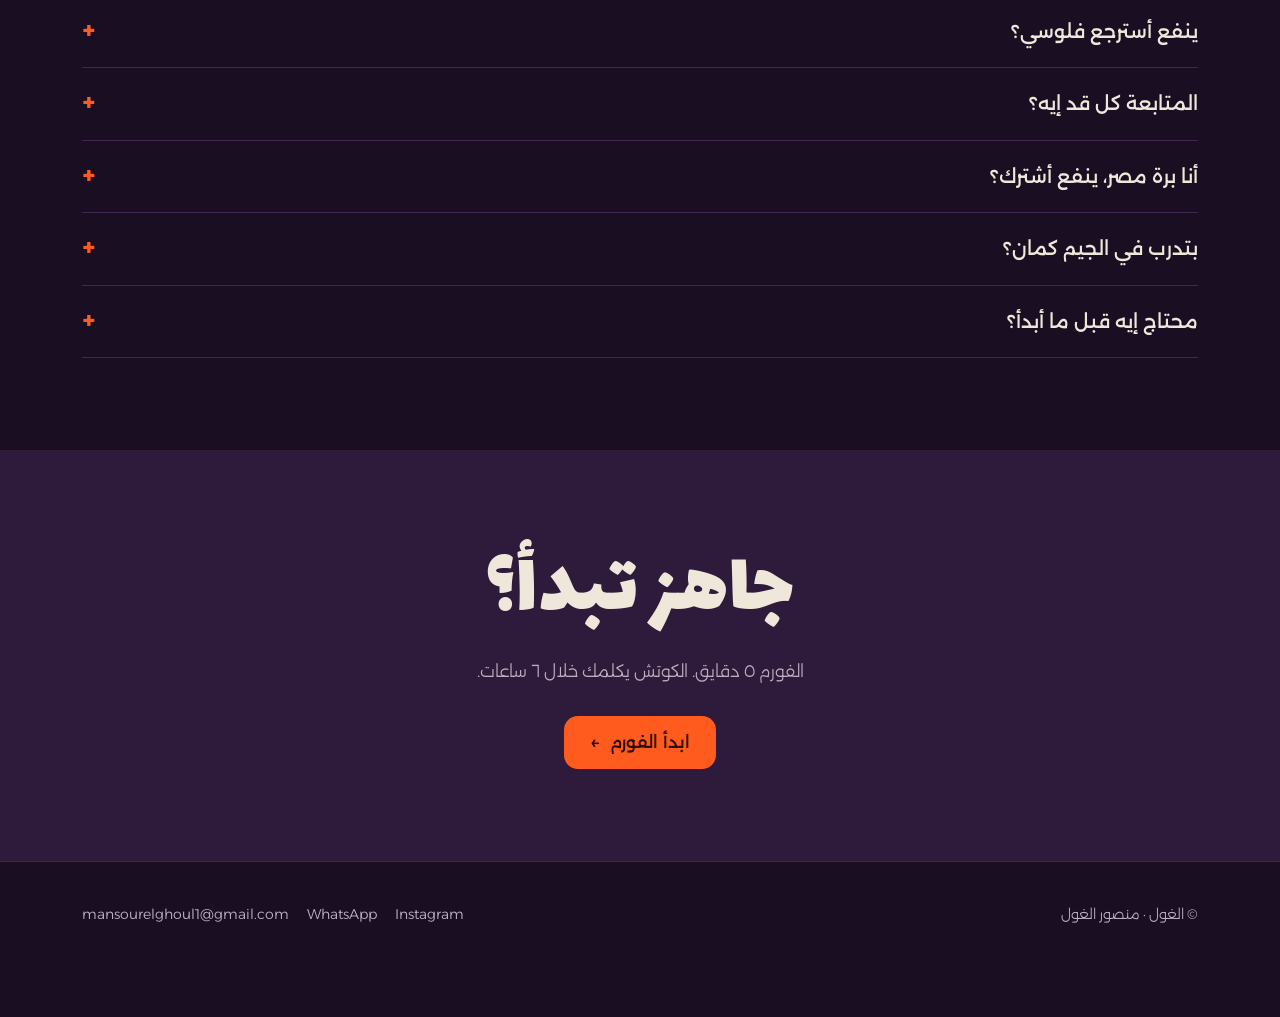
==== commit 04a573ff: "Show results as one non-stop scrolling row All 8 transformations run in a single horizontal row that" ====
--- a/index.html
+++ b/index.html
@@ -46,8 +46,13 @@
 .gets .note::before{display:none}
 
 /* results */
-.results{display:grid;grid-template-columns:repeat(2,1fr);gap:18px;margin-top:40px}
-.tr{background:var(--plum);border-radius:24px;padding:12px;margin:0}
+/* results: one row that never stops moving (no pause on hover, touch or reduced motion, on request) */
+.marquee{margin-top:40px;overflow:hidden;direction:ltr;-webkit-mask-image:linear-gradient(90deg,transparent,#000 6%,#000 94%,transparent);mask-image:linear-gradient(90deg,transparent,#000 6%,#000 94%,transparent);pointer-events:none;user-select:none}
+.marquee-track{display:flex;gap:18px;width:max-content;direction:ltr;animation:ghoul-marquee var(--marquee-time,64s) linear infinite!important;will-change:transform}
+html[dir=rtl] .marquee-track{animation-direction:reverse!important}
+@keyframes ghoul-marquee{from{transform:translateX(0)}to{transform:translateX(calc(-50% - 9px))}}
+html[dir=rtl] .tr{direction:rtl}
+.tr{flex:0 0 340px;background:var(--plum);border-radius:24px;padding:12px;margin:0}
 .pair{display:grid;grid-template-columns:1fr 1fr;gap:6px}
 .shot{position:relative;aspect-ratio:3/5;border-radius:16px;overflow:hidden;background:var(--night)}
 .shot img{width:100%;height:100%;object-fit:cover;object-position:50% 20%}
@@ -59,7 +64,7 @@
 html[lang=en] .tr figcaption b{font-family:var(--en-display);font-weight:800;letter-spacing:-.01em}
 .tr figcaption span{color:var(--bone-2);font-size:15px}
 .tr figcaption em{font-style:normal;color:var(--ember);font-size:14.5px}
-.results-more{text-align:center;margin-top:22px}
+
 
 /* steps */
 .steps{display:grid;grid-template-columns:repeat(5,1fr);gap:14px;margin-top:40px;padding:0;list-style:none}
@@ -142,7 +147,8 @@
   .coach .ph{order:-1;max-width:420px}
 }
 @media (max-width:560px){
-  .plans,.results,.steps{grid-template-columns:1fr}
+  .plans,.steps{grid-template-columns:1fr}
+  .tr{flex-basis:270px}
   .tr figcaption b{font-size:26px}
   .dur{display:flex}
   .dur button{flex:1;padding:10px 8px}
@@ -219,9 +225,9 @@
   <span class="kicker">Client results</span>
   <h2 class="h-display"><span class="ar">نتايج حقيقية</span><span class="en">Real results</span></h2>
   <p class="intro"><span class="ar">كل صورة هنا بإذن صاحبها.</span><span class="en">Every photo here is shared with the client's permission.</span></p>
-  <div class="results" id="resultsGrid"></div>
-  <div class="results-more"><button type="button" class="btn ghost" id="resultsMore" hidden></button></div>
-</div></section>
+</div>
+  <div class="marquee" aria-label="Client results"><div class="marquee-track" id="resultsGrid"></div></div>
+</section>
 
 <section id="how" class="alt"><div class="wrap">
   <span class="kicker">How it works</span>
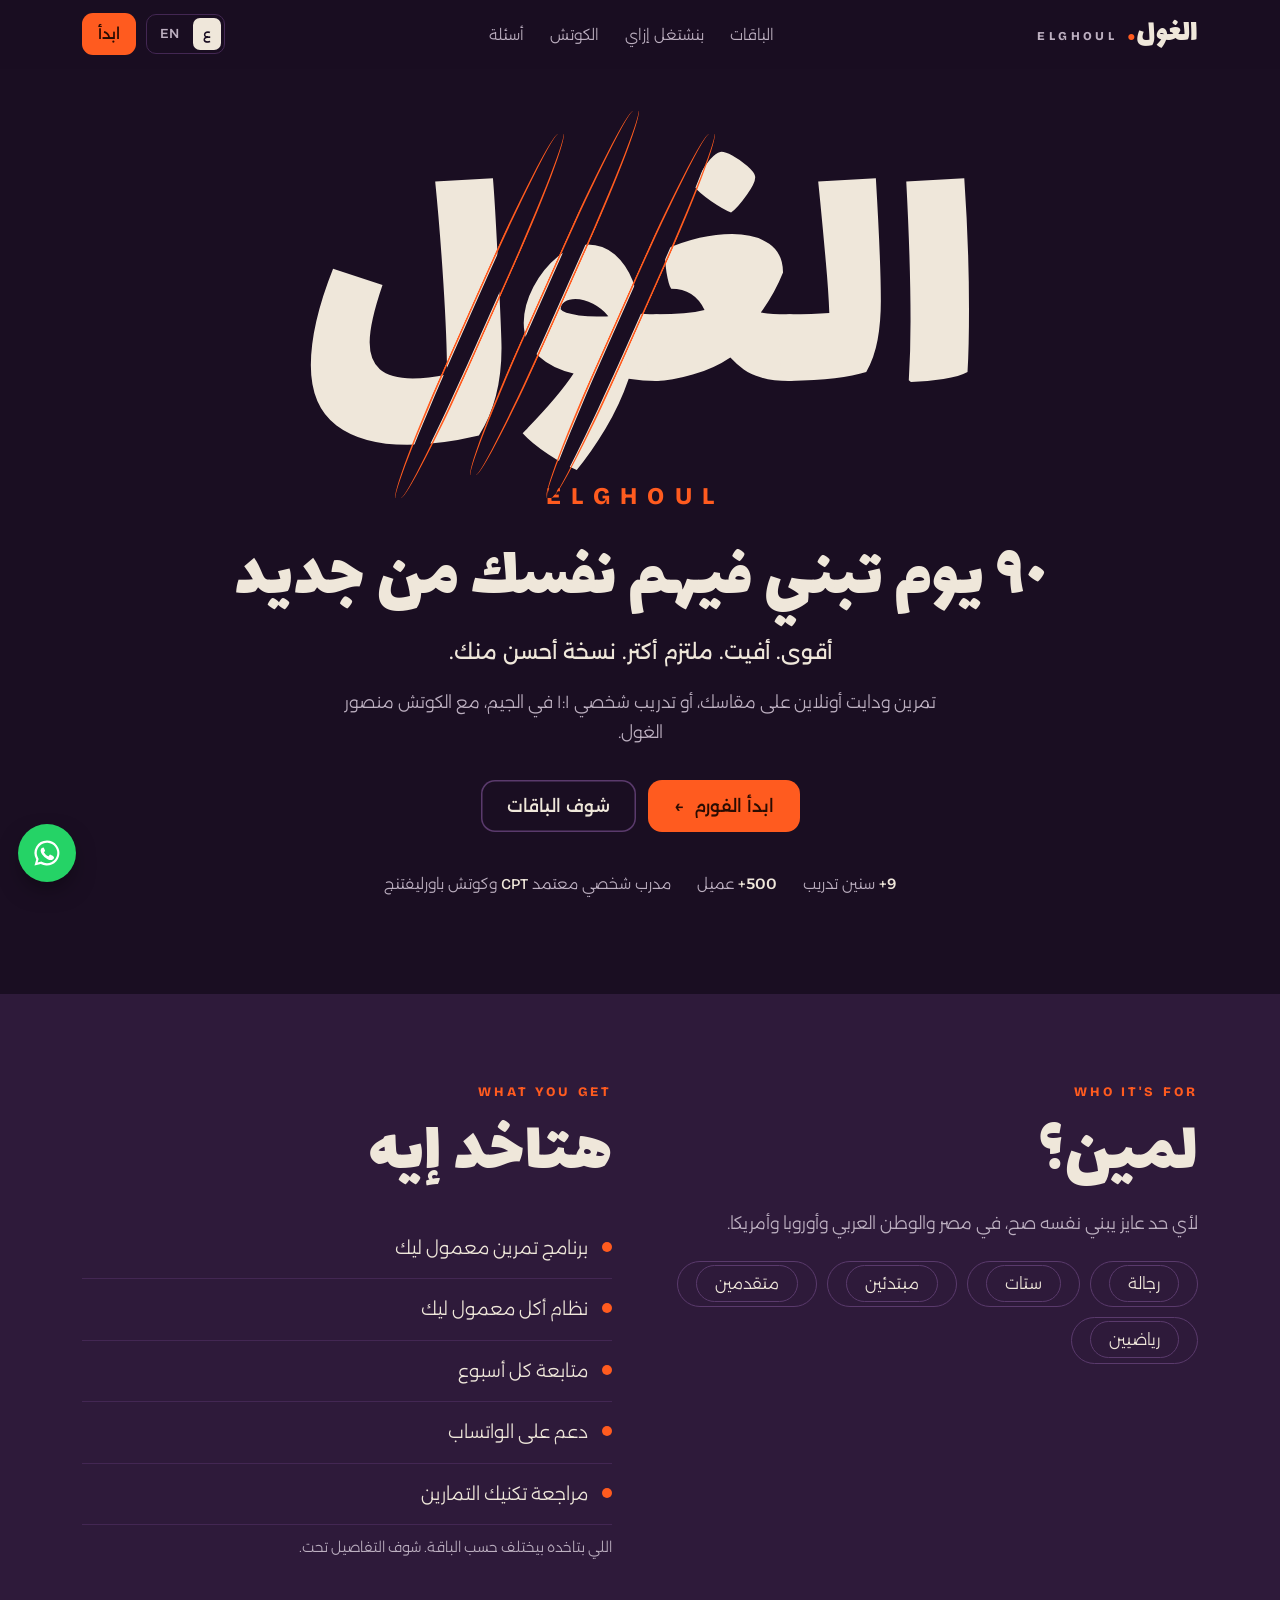
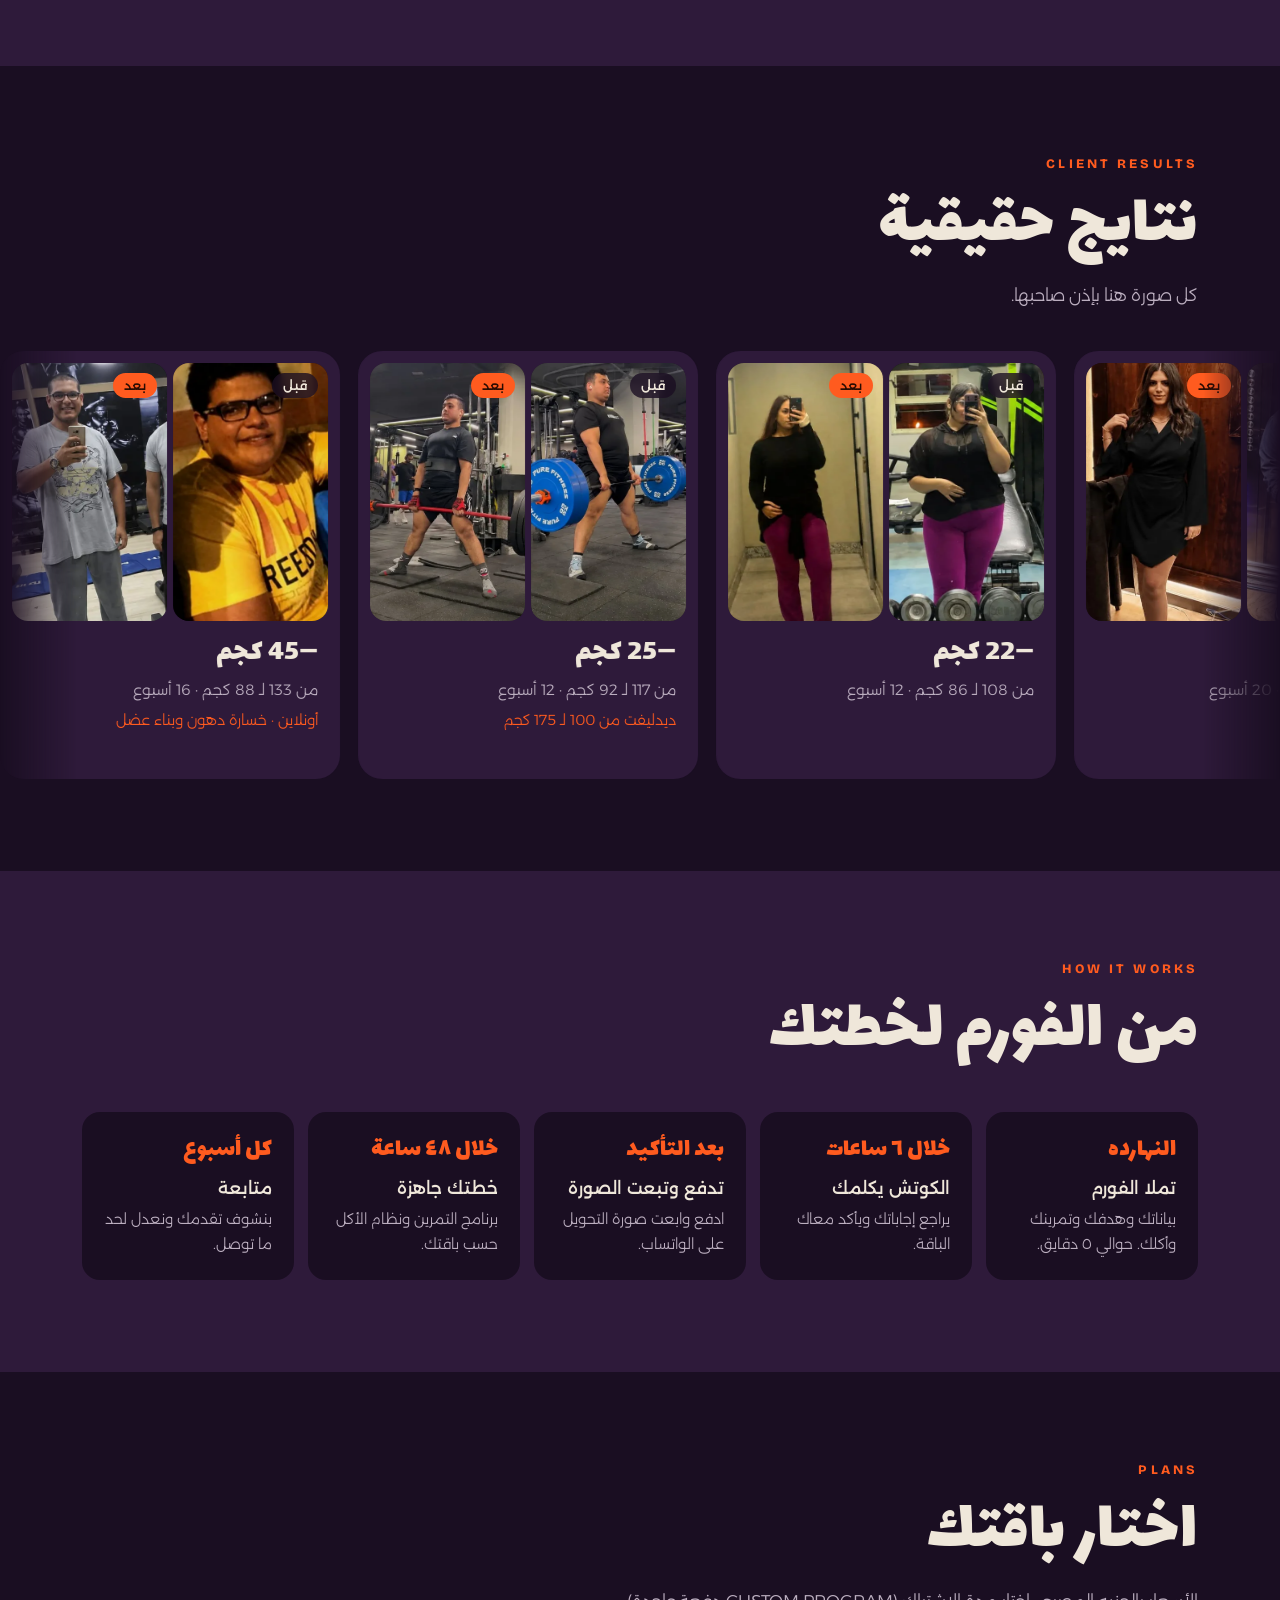
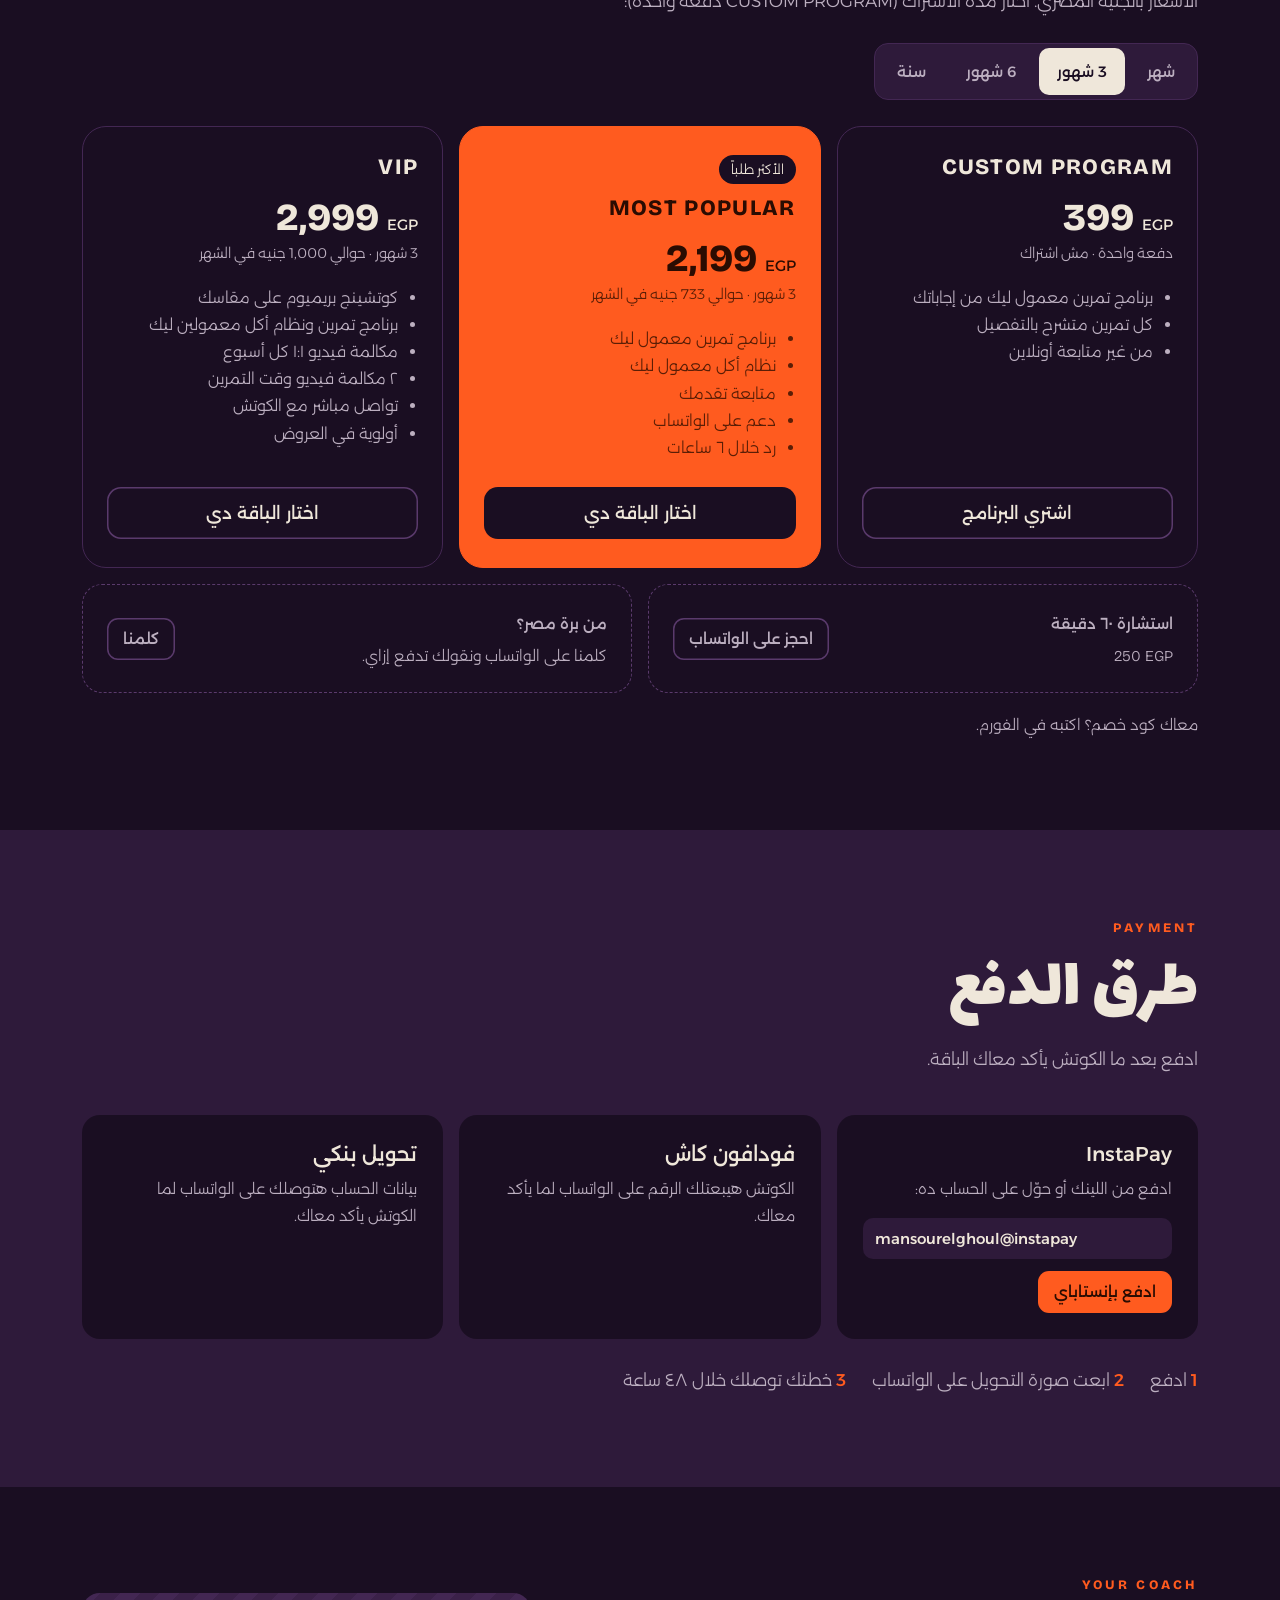
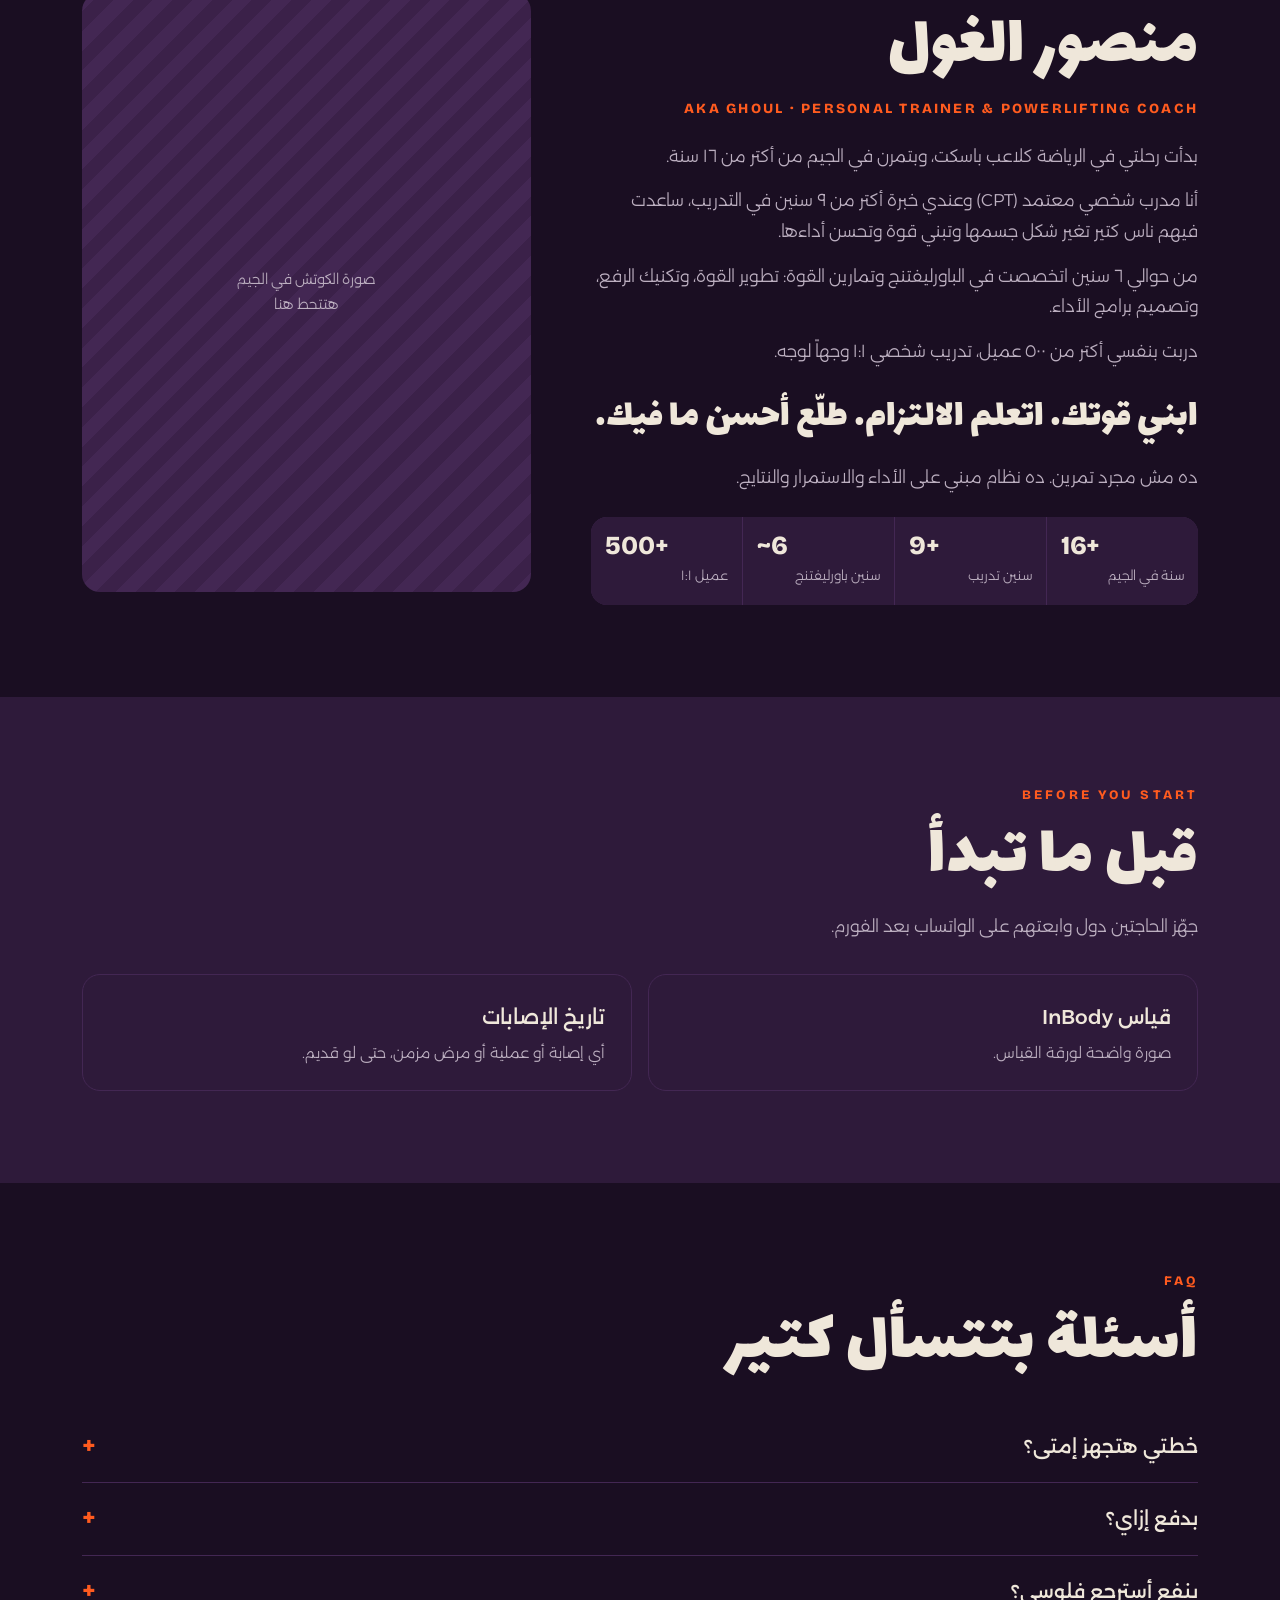
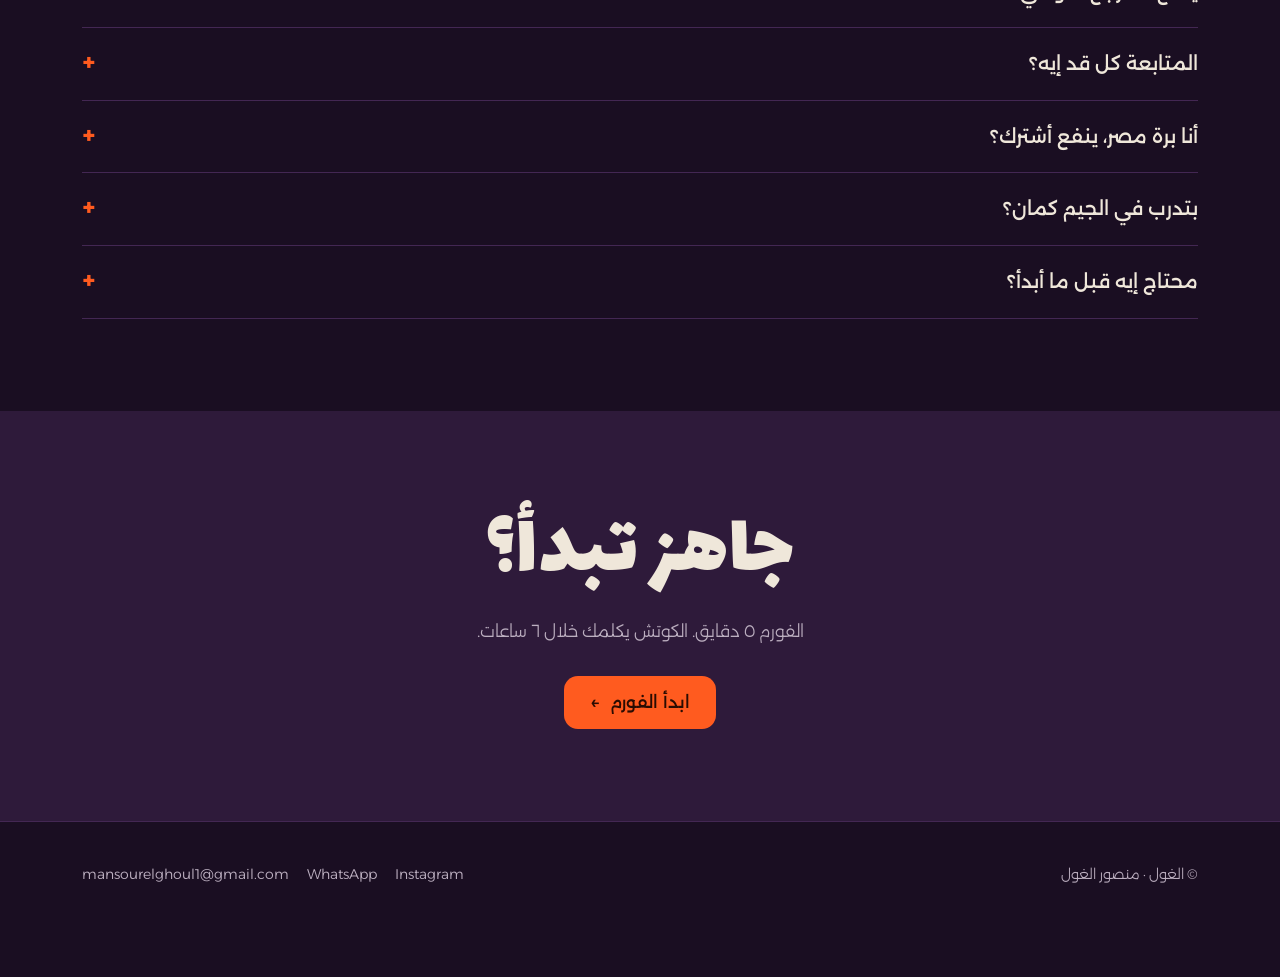
==== commit bf490232: "Rename BASIC to CUSTOM PROGRAM, drop ADVANCED, cut VIP prices CUSTOM PROGRAM (was BASIC): one-time 3" ====
--- a/index.html
+++ b/index.html
@@ -78,7 +78,7 @@
 .dur{display:inline-flex;gap:4px;background:var(--plum);border:1px solid var(--plum-2);border-radius:14px;padding:4px;margin-top:26px;flex-wrap:wrap}
 .dur button{background:none;border:0;border-radius:10px;padding:10px 18px;font-size:15px;font-weight:500;cursor:pointer;color:var(--bone-2);min-height:44px}
 .dur button[aria-pressed=true]{background:var(--bone);color:var(--night)}
-.plans{display:grid;grid-template-columns:repeat(4,1fr);gap:16px;margin-top:26px;align-items:stretch}
+.plans{display:grid;grid-template-columns:repeat(3,1fr);gap:16px;margin-top:26px;align-items:stretch}
 .plan{border:1px solid var(--plum-2);border-radius:24px;padding:28px 24px;display:flex;flex-direction:column}
 .plan h3{font:800 22px/1.1 var(--en-display);letter-spacing:.06em}
 .plan .price{font:800 38px/1 var(--en-display);margin:20px 0 4px;direction:ltr;text-align:start}
@@ -137,9 +137,10 @@
 .final .h-display{font-size:clamp(42px,7vw,88px)}
 .final p{color:var(--bone-2);margin:10px auto 30px;max-width:520px}
 
-@media (max-width:1060px){.plans{grid-template-columns:1fr 1fr}.steps{grid-template-columns:repeat(3,1fr)}}
+@media (max-width:1060px){.steps{grid-template-columns:repeat(3,1fr)}}
 @media (max-width:900px){
-  .two,.coach,.extras,.before{grid-template-columns:1fr}
+  .two,.coach,.extras,.before,.plans{grid-template-columns:1fr}
+  .plans{max-width:520px}
   .pay{grid-template-columns:1fr}
 
   .steps{grid-template-columns:1fr 1fr}
@@ -244,7 +245,7 @@
 <section id="plans"><div class="wrap">
   <span class="kicker">Plans</span>
   <h2 class="h-display"><span class="ar">اختار باقتك</span><span class="en">Choose your plan</span></h2>
-  <p class="intro"><span class="ar">الأسعار بالجنيه المصري. اختار مدة الاشتراك (BASIC دفعة واحدة):</span><span class="en">Prices are in Egyptian pounds. Pick a subscription length (BASIC is a one-time payment):</span></p>
+  <p class="intro"><span class="ar">الأسعار بالجنيه المصري. اختار مدة الاشتراك (CUSTOM PROGRAM دفعة واحدة):</span><span class="en">Prices are in Egyptian pounds. Pick a subscription length (CUSTOM PROGRAM is a one-time payment):</span></p>
   <div class="dur" role="group" aria-label="Plan length" id="dur"></div>
   <div class="plans" id="plansGrid"></div>
   <div class="extras">
@@ -335,7 +336,7 @@
     <details><summary><span class="ar">خطتي هتجهز إمتى؟</span><span class="en">When is my plan ready?</span></summary><p><span class="ar">الكوتش بيكلمك خلال ٦ ساعات من الفورم يأكد معاك، وبعد الدفع خطتك بتجهز خلال ٤٨ ساعة.</span><span class="en">The coach contacts you within 6 hours of the form to confirm. After you pay, your plan is ready within 48 hours.</span></p></details>
     <details><summary><span class="ar">بدفع إزاي؟</span><span class="en">How do I pay?</span></summary><p><span class="ar">إنستاباي أو فودافون كاش أو تحويل بنكي. وبعد الدفع ابعت صورة التحويل على الواتساب.</span><span class="en">InstaPay, Vodafone Cash or bank transfer. After paying, send a screenshot of the payment on WhatsApp.</span></p></details>
     <details><summary><span class="ar">ينفع أسترجع فلوسي؟</span><span class="en">Can I get a refund?</span></summary><p><span class="ar">بمجرد ما خطتك توصلك، مفيش استرجاع.</span><span class="en">Once you receive your plan, there are no refunds.</span></p></details>
-    <details><summary><span class="ar">المتابعة كل قد إيه؟</span><span class="en">How often are check-ins?</span></summary><p><span class="ar">كل أسبوع، في كل الباقات ما عدا BASIC. BASIC برنامج تمرين بتاخده مرة واحدة من غير متابعة.</span><span class="en">Every week, on every plan except BASIC. BASIC is a one-time training program without check-ins.</span></p></details>
+    <details><summary><span class="ar">المتابعة كل قد إيه؟</span><span class="en">How often are check-ins?</span></summary><p><span class="ar">كل أسبوع، في كل الباقات ما عدا CUSTOM PROGRAM: ده برنامج تمرين بتاخده مرة واحدة من غير متابعة أونلاين.</span><span class="en">Every week, on every plan except CUSTOM PROGRAM: that's a one-time training program without online coaching.</span></p></details>
     <details><summary><span class="ar">أنا برة مصر، ينفع أشترك؟</span><span class="en">I'm outside Egypt. Can I join?</span></summary><p><span class="ar">آه. الأسعار بالجنيه المصري، كلمنا على الواتساب ونقولك تدفع إزاي.</span><span class="en">Yes. Prices are in Egyptian pounds. Message us on WhatsApp and we'll tell you how to pay.</span></p></details>
     <details><summary><span class="ar">بتدرب في الجيم كمان؟</span><span class="en">Do you also train people in the gym?</span></summary><p><span class="ar">آه، فيه تدريب شخصي ١:١ في الجيم. كلمنا على الواتساب نتفق على التفاصيل.</span><span class="en">Yes, 1-on-1 personal training in the gym. Message us on WhatsApp to arrange the details.</span></p></details>
     <details><summary><span class="ar">محتاج إيه قبل ما أبدأ؟</span><span class="en">What do I need before I start?</span></summary><p><span class="ar">قياس InBody وتاريخ الإصابات بتاعك.</span><span class="en">An InBody scan and your injury history.</span></p></details>
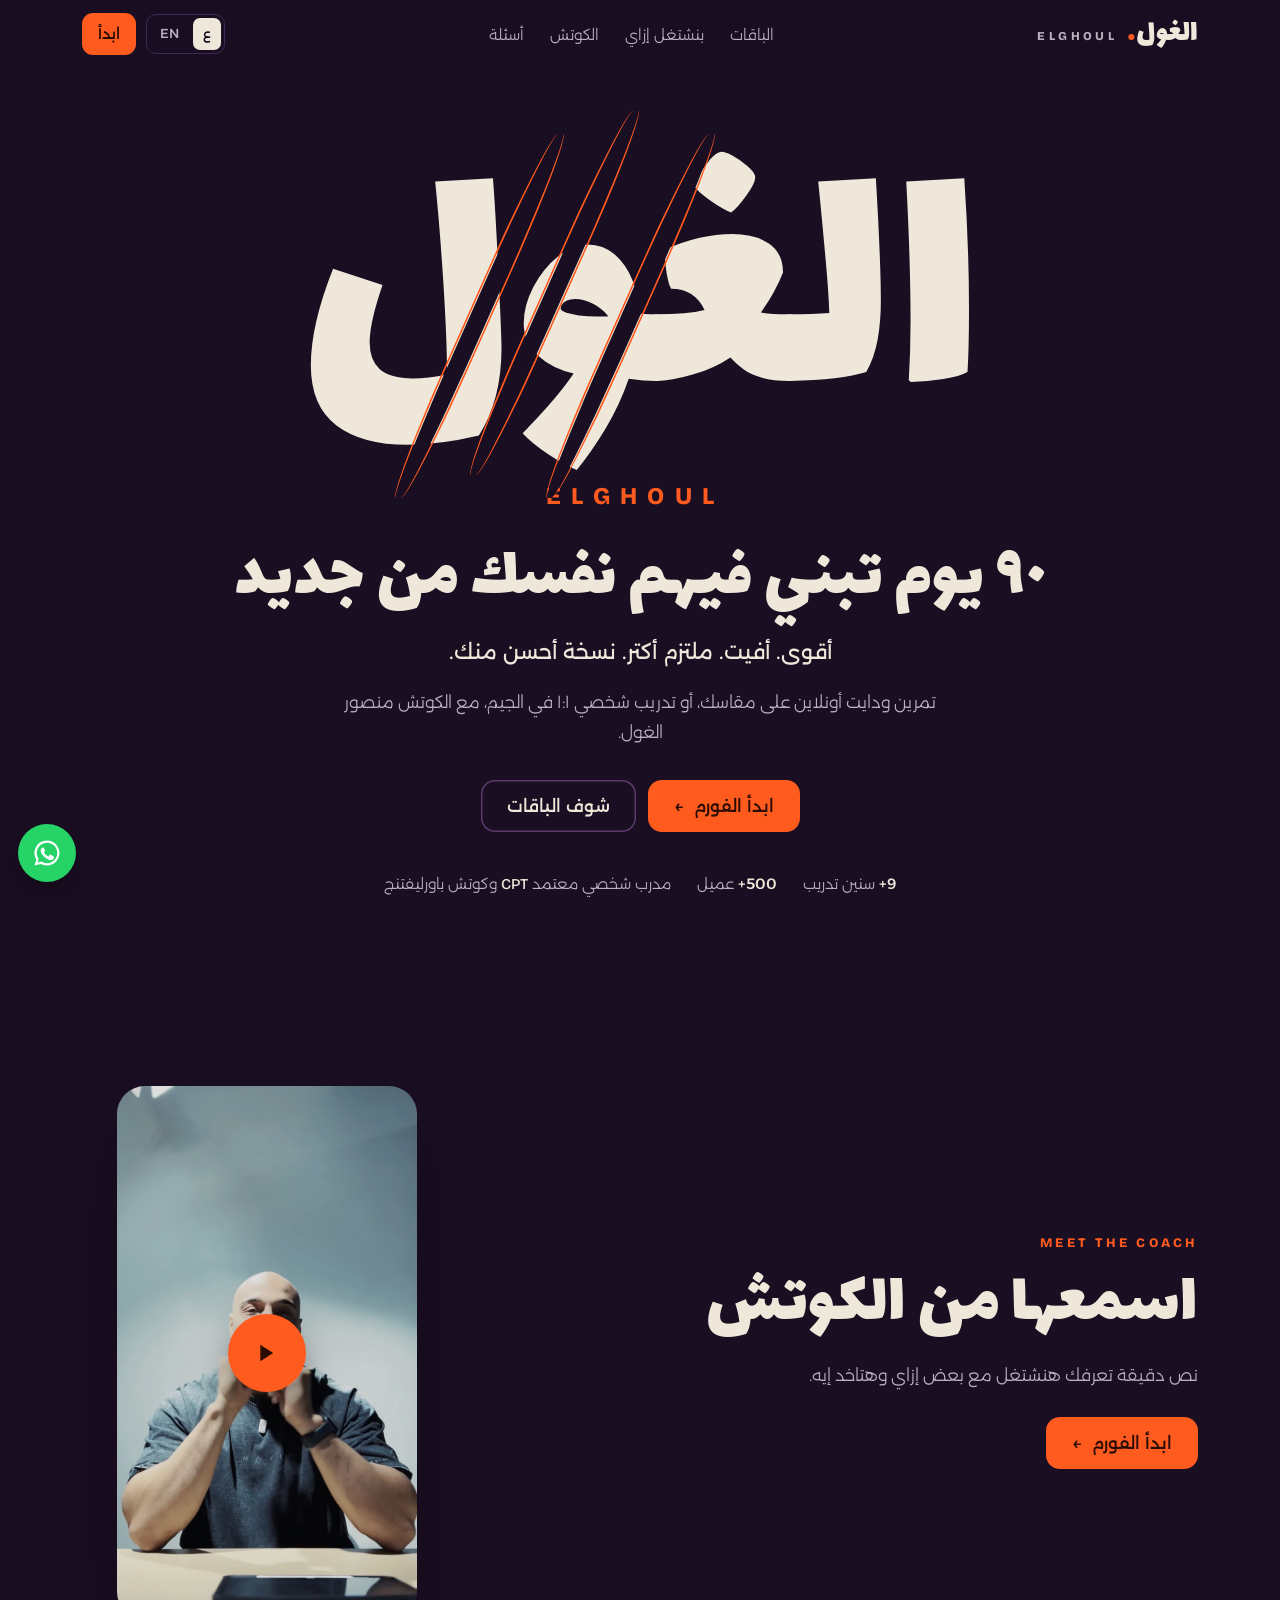
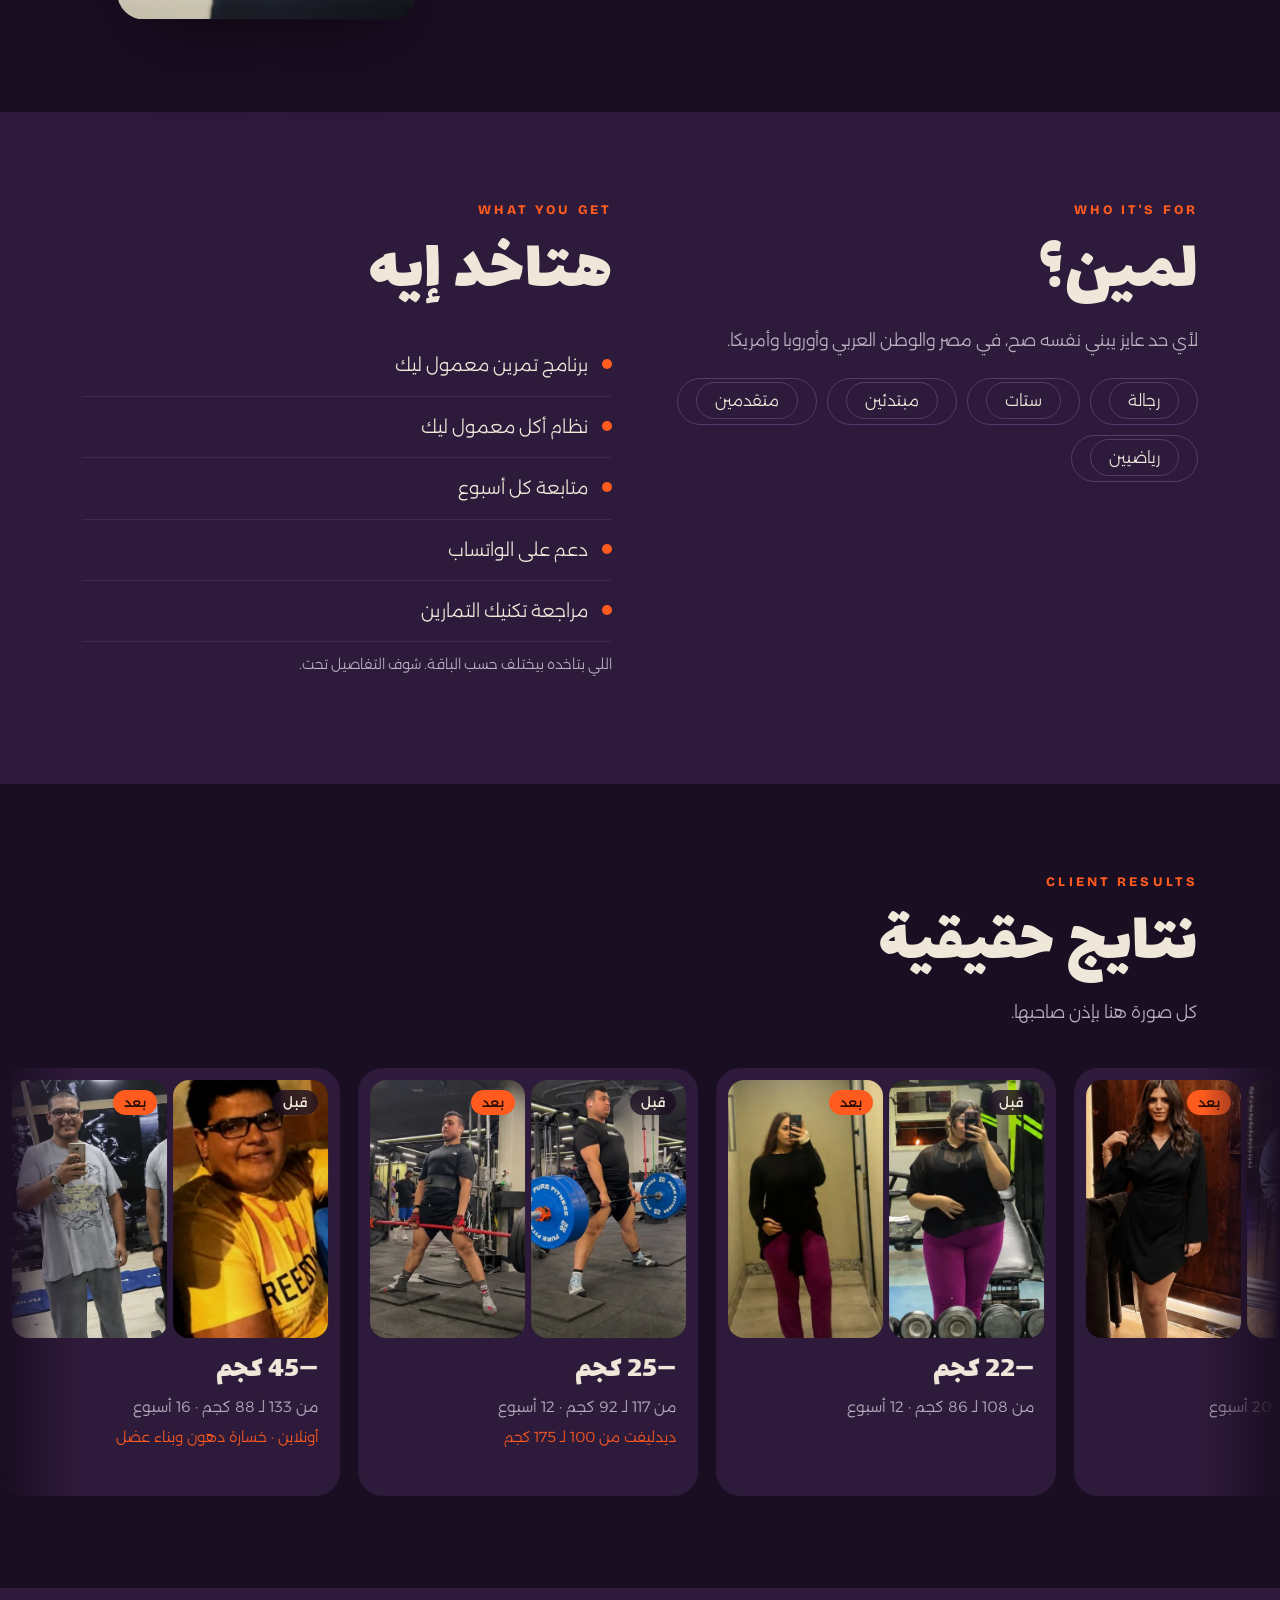
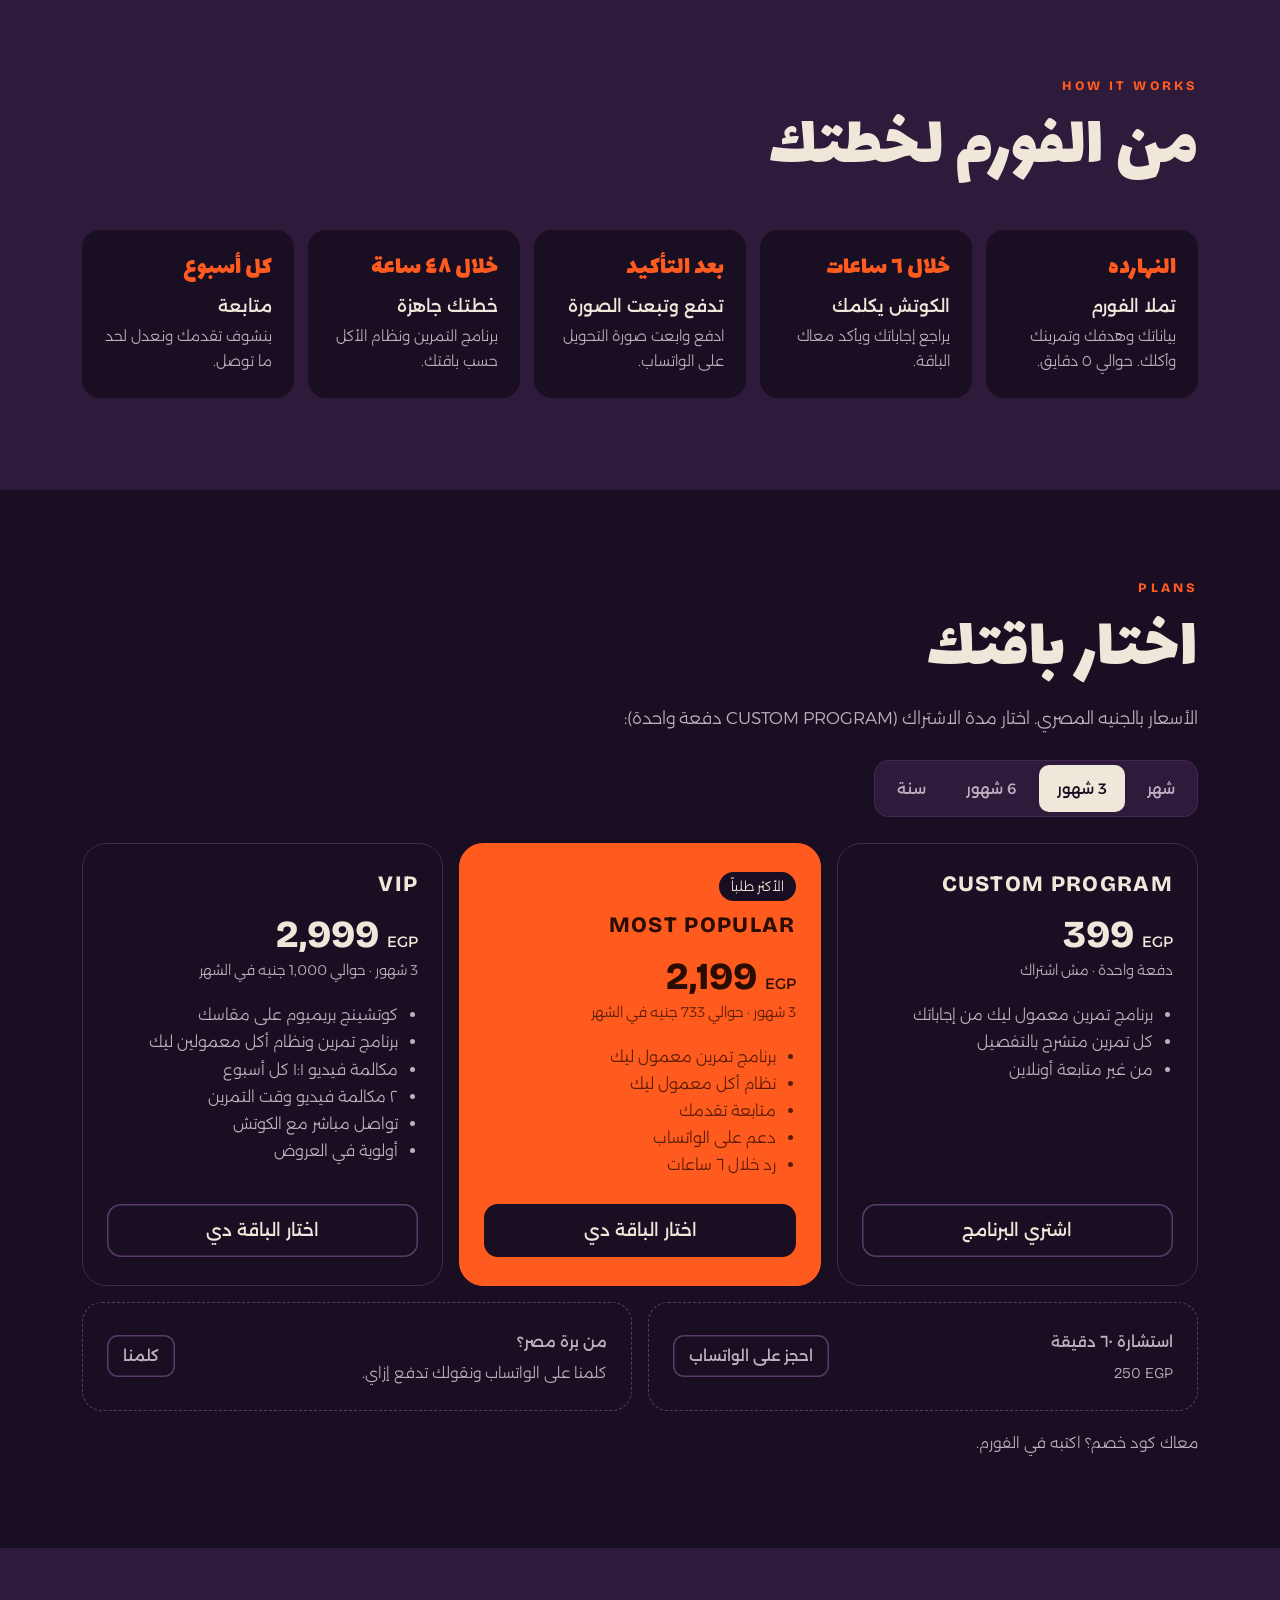
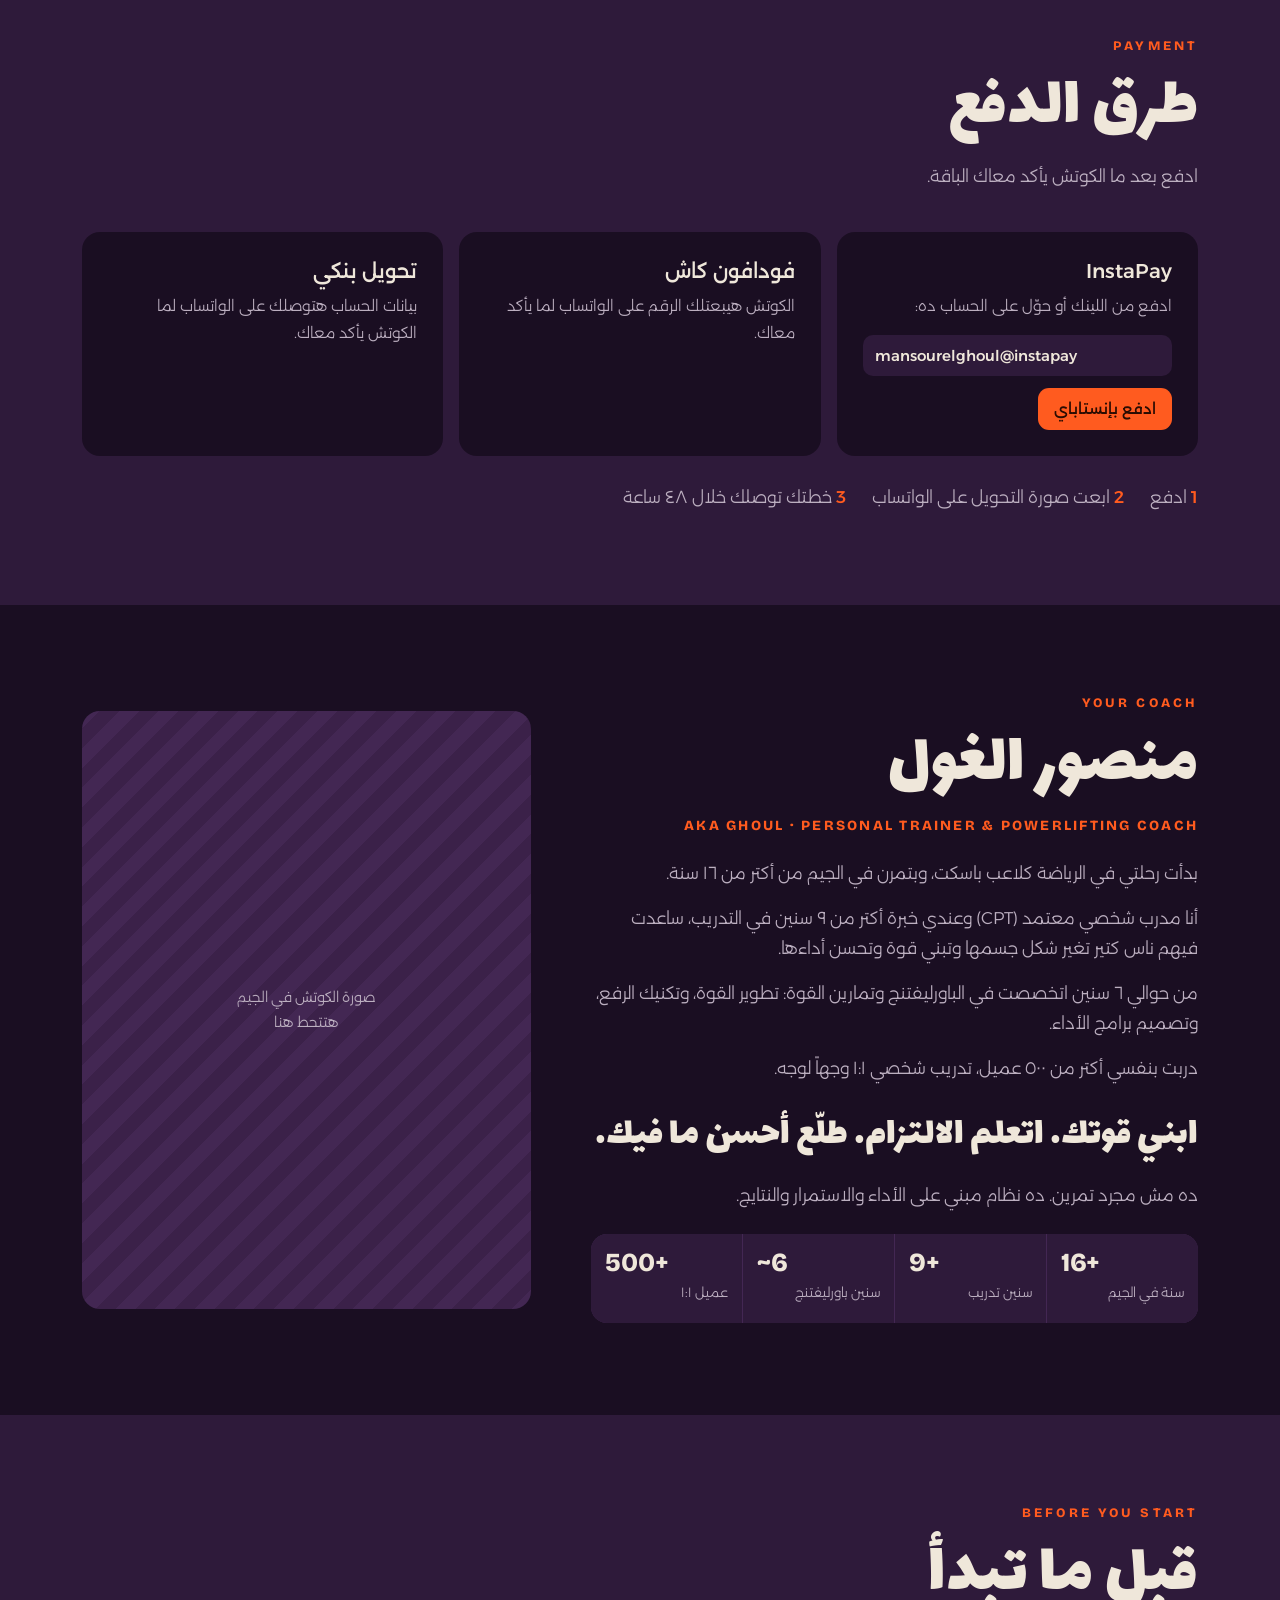
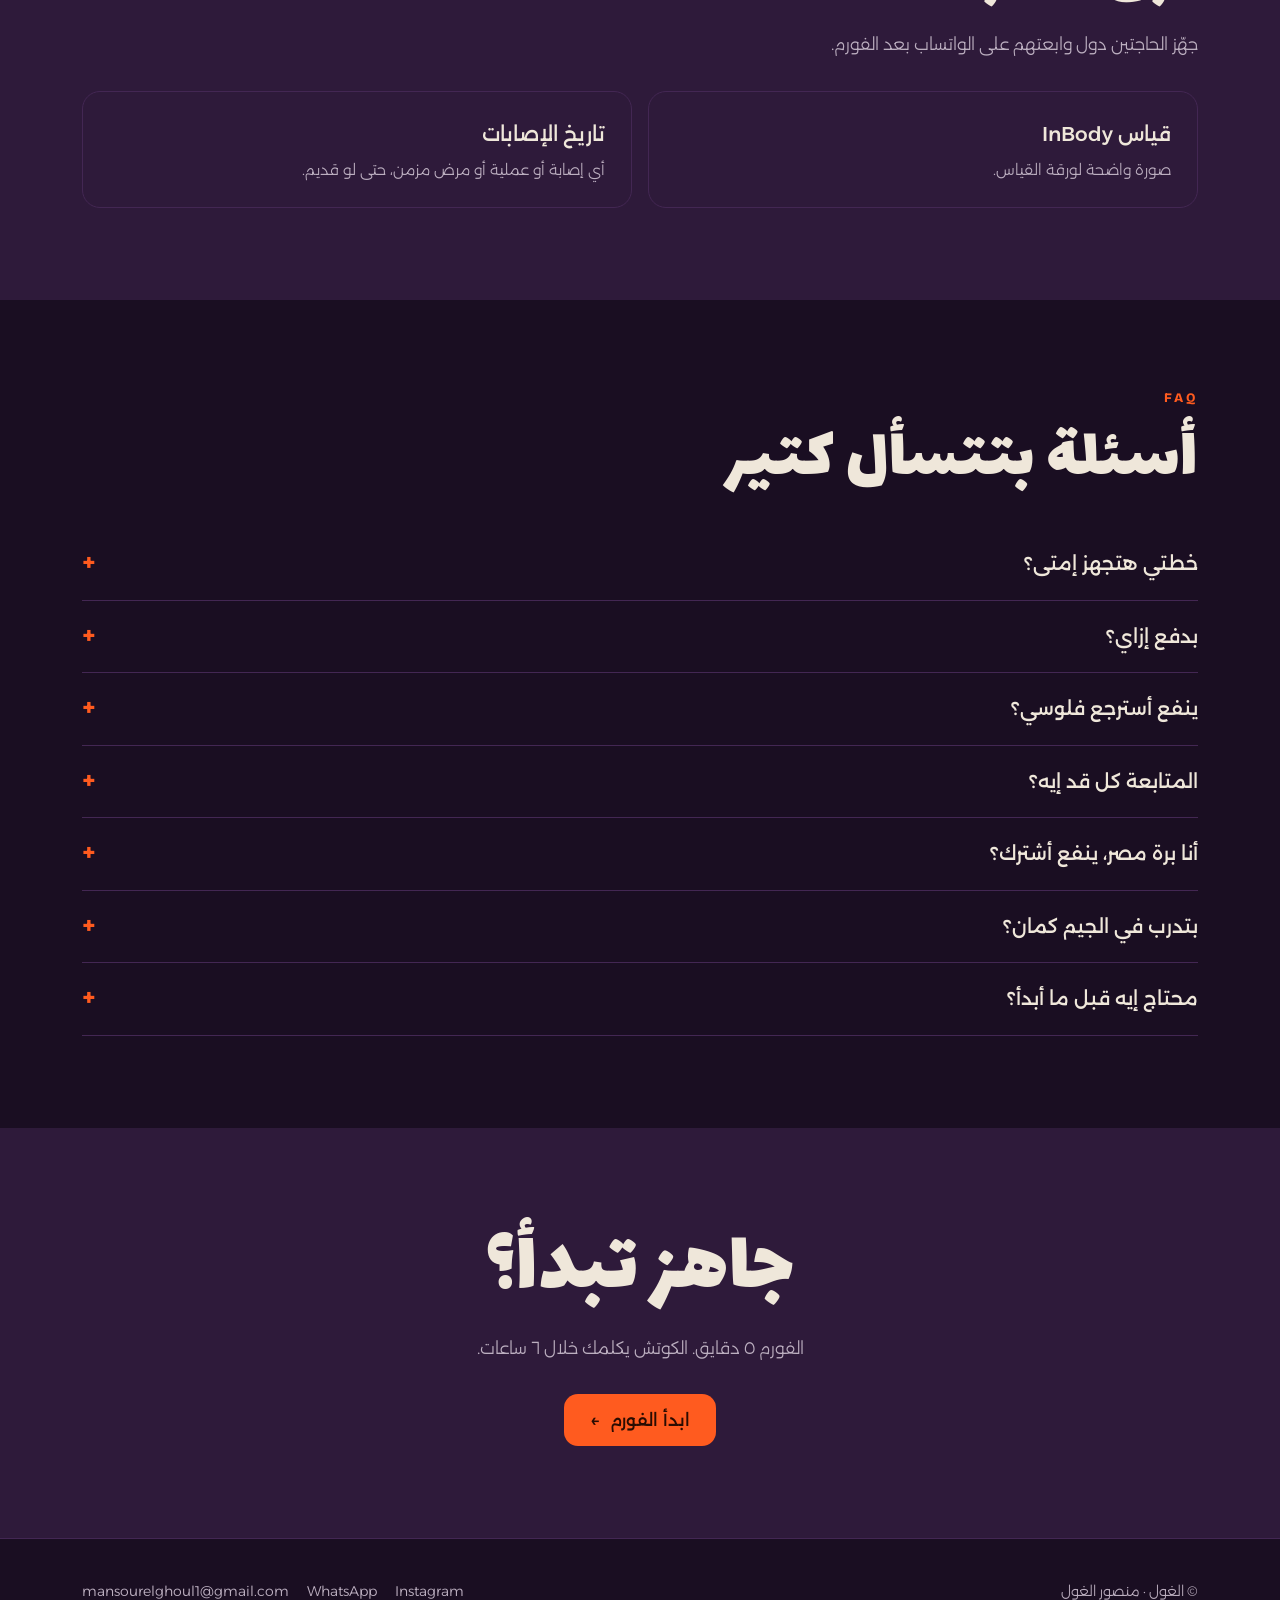
==== commit dde57960: "Add an intro video from the coach to the homepage New section right after the hero: a short video of" ====
--- a/index.html
+++ b/index.html
@@ -35,6 +35,18 @@
 .facts{display:flex;justify-content:center;flex-wrap:wrap;gap:8px 26px;margin-top:38px;color:var(--bone-2);font-size:15px}
 .facts b{color:var(--bone);font-weight:500}
 
+/* intro video */
+.intro-video-wrap{display:grid;grid-template-columns:1.3fr .7fr;gap:60px;align-items:center}
+.intro-video-wrap .intro{margin:14px 0 26px}
+.video-card{position:relative;max-width:300px;margin-inline:auto;border-radius:28px;overflow:hidden;aspect-ratio:9/16;background:var(--night);box-shadow:0 30px 70px -30px rgba(0,0,0,.65)}
+.video-card video{display:block;width:100%;height:100%;object-fit:cover;background:var(--night)}
+.video-play{position:absolute;inset:0;display:flex;align-items:center;justify-content:center;background:rgba(10,6,14,.1);border:0;padding:0;cursor:pointer}
+.video-play .circle{width:78px;height:78px;border-radius:50%;background:var(--ember);color:var(--ember-ink);display:grid;place-items:center;box-shadow:0 14px 34px -10px rgba(0,0,0,.7);transition:transform .2s}
+.video-play:hover .circle{transform:scale(1.07)}
+.video-play svg{width:28px;height:28px;margin-inline-start:3px}
+.video-card .fallback{position:absolute;inset:0;display:flex;align-items:center;justify-content:center;text-align:center;padding:24px;color:var(--bone-2);font-size:14px}
+.video-card .fallback a{color:var(--ember)}
+
 /* who + what */
 .two{display:grid;grid-template-columns:1fr 1fr;gap:56px;align-items:start}
 .chips{display:flex;flex-wrap:wrap;gap:10px;margin-top:22px}
@@ -139,13 +151,14 @@
 
 @media (max-width:1060px){.steps{grid-template-columns:repeat(3,1fr)}}
 @media (max-width:900px){
-  .two,.coach,.extras,.before,.plans{grid-template-columns:1fr}
+  .two,.coach,.extras,.before,.plans,.intro-video-wrap{grid-template-columns:1fr}
   .plans{max-width:520px}
   .pay{grid-template-columns:1fr}
 
   .steps{grid-template-columns:1fr 1fr}
   .cfacts{grid-template-columns:1fr 1fr}
   .coach .ph{order:-1;max-width:420px}
+  .video-card{order:-1;max-width:360px}
 }
 @media (max-width:560px){
   .plans,.steps{grid-template-columns:1fr}
@@ -153,6 +166,7 @@
   .tr figcaption b{font-size:26px}
   .dur{display:flex}
   .dur button{flex:1;padding:10px 8px}
+  .video-card{max-width:100%}
 }
 </style>
 </head>
@@ -194,6 +208,25 @@
   </div>
 </section>
 </div>
+
+<section id="intro-video"><div class="wrap intro-video-wrap">
+  <div>
+    <span class="kicker">Meet the coach</span>
+    <h2 class="h-display"><span class="ar">اسمعها من الكوتش</span><span class="en">Hear it from the coach</span></h2>
+    <p class="intro"><span class="ar">نص دقيقة تعرفك هنشتغل مع بعض إزاي وهتاخد إيه.</span><span class="en">A quick look at how we'll work together and what you'll get.</span></p>
+    <a class="btn" href="start.html"><span class="ar">ابدأ الفورم</span><span class="en">Start the form</span> <span class="arrow" aria-hidden="true">→</span></a>
+  </div>
+  <div class="video-card">
+    <video id="introVideo" poster="assets/intro/poster.webp" preload="metadata" playsinline>
+      <source src="assets/intro/intro.webm" type="video/webm">
+      <source src="assets/intro/intro.mp4" type="video/mp4">
+      <span class="fallback"><span class="ar">المتصفح ده مش بيدعم تشغيل الفيديو. </span><span class="en">Your browser doesn't support video playback. </span><a href="assets/intro/intro.mp4"><span class="ar">نزّل الفيديو</span><span class="en">Download the video</span></a></span>
+    </video>
+    <button type="button" class="video-play" id="introPlay" aria-label="Play the intro video">
+      <span class="circle" aria-hidden="true"><svg viewBox="0 0 24 24"><path fill="currentColor" d="M8 5v14l11-7z"/></svg></span>
+    </button>
+  </div>
+</div></section>
 
 <section id="who" class="alt"><div class="wrap two">
   <div>
@@ -367,6 +400,16 @@
 <script src="js/plans.js"></script>
 <script src="js/results.js"></script>
 <script>
+(function(){
+  // Intro video: poster + one big play button, full sound on first tap (never
+  // autoplay-muted). Native controls take over once it's playing.
+  var v=document.getElementById("introVideo"), btn=document.getElementById("introPlay");
+  if(v&&btn){
+    var start=function(){ v.controls=true; btn.hidden=true; v.play().catch(function(){ btn.hidden=false; }); };
+    btn.addEventListener("click", start);
+    v.addEventListener("play", function(){ v.controls=true; btn.hidden=true; }, {once:true});
+  }
+})();
 (function(){
   var P=window.GHOUL_PLANS, dur=P.defaultDuration;
   var durEl=document.getElementById("dur"), grid=document.getElementById("plansGrid");
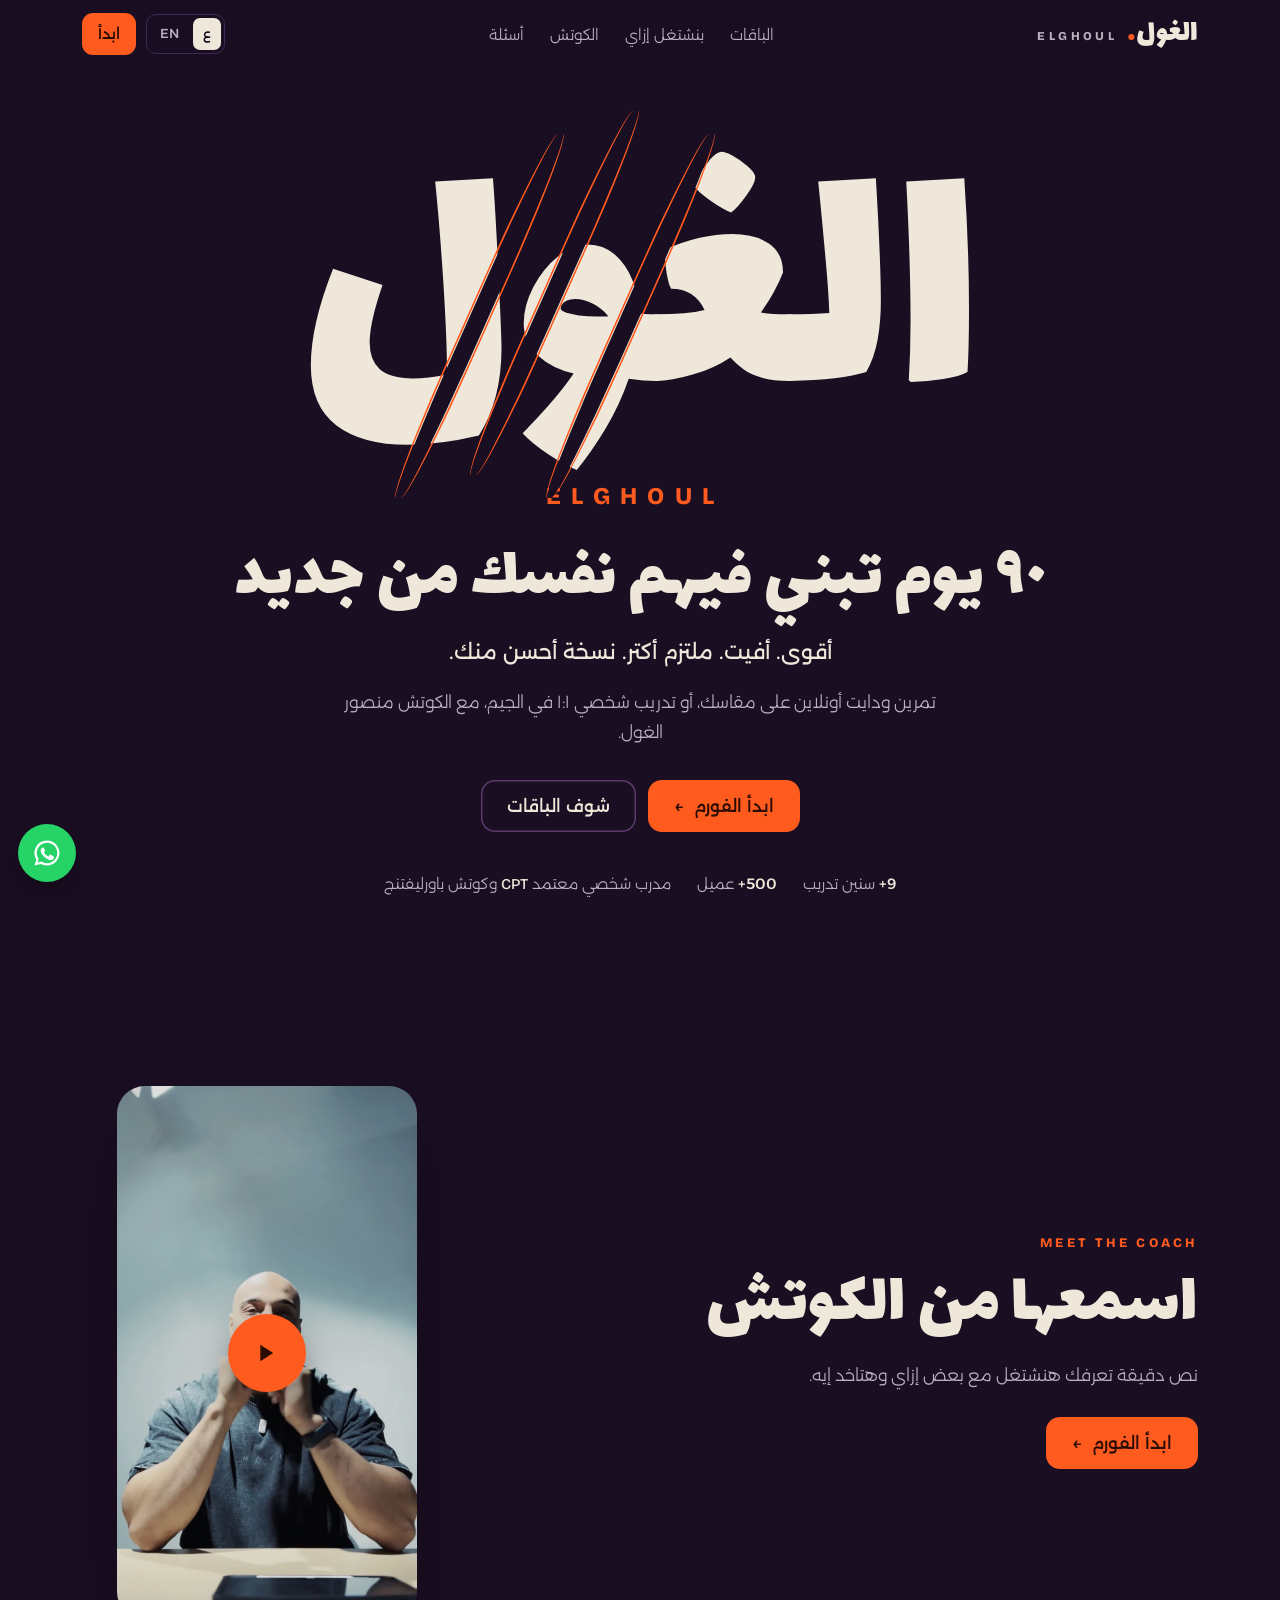
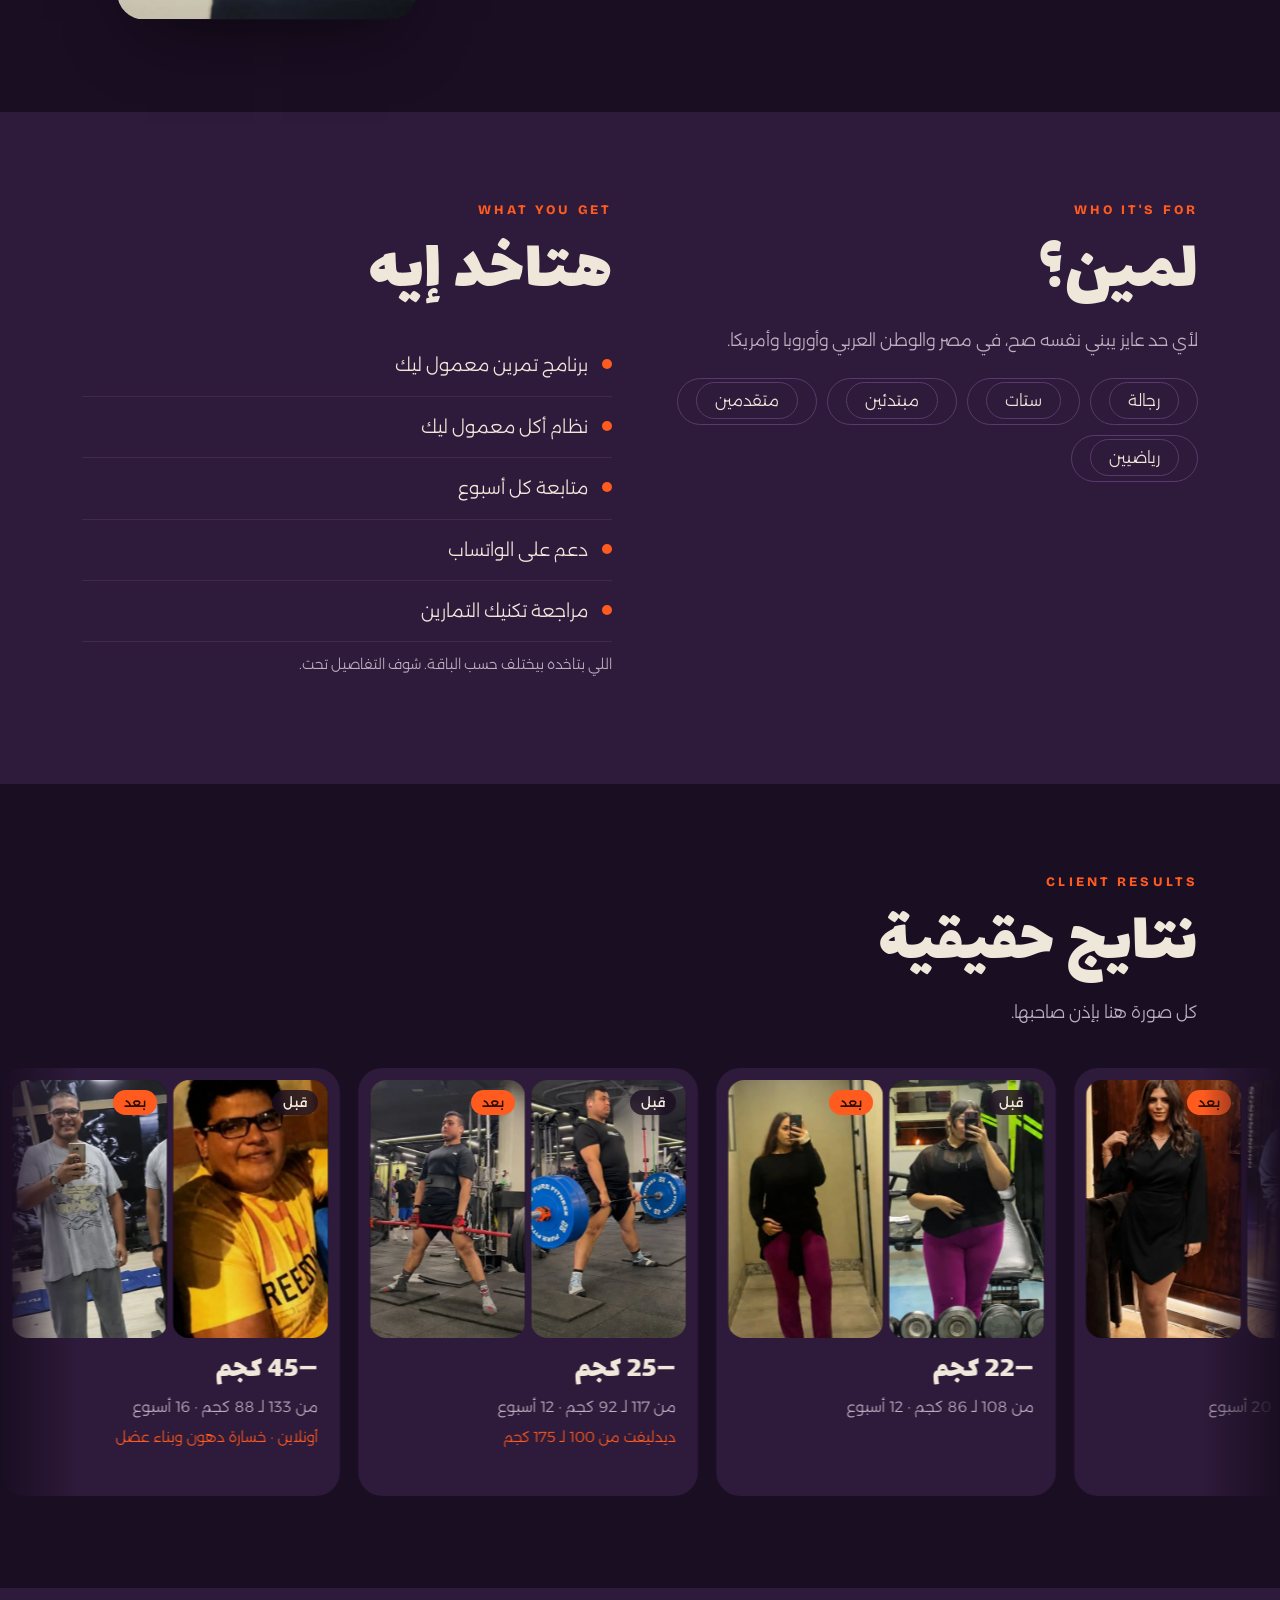
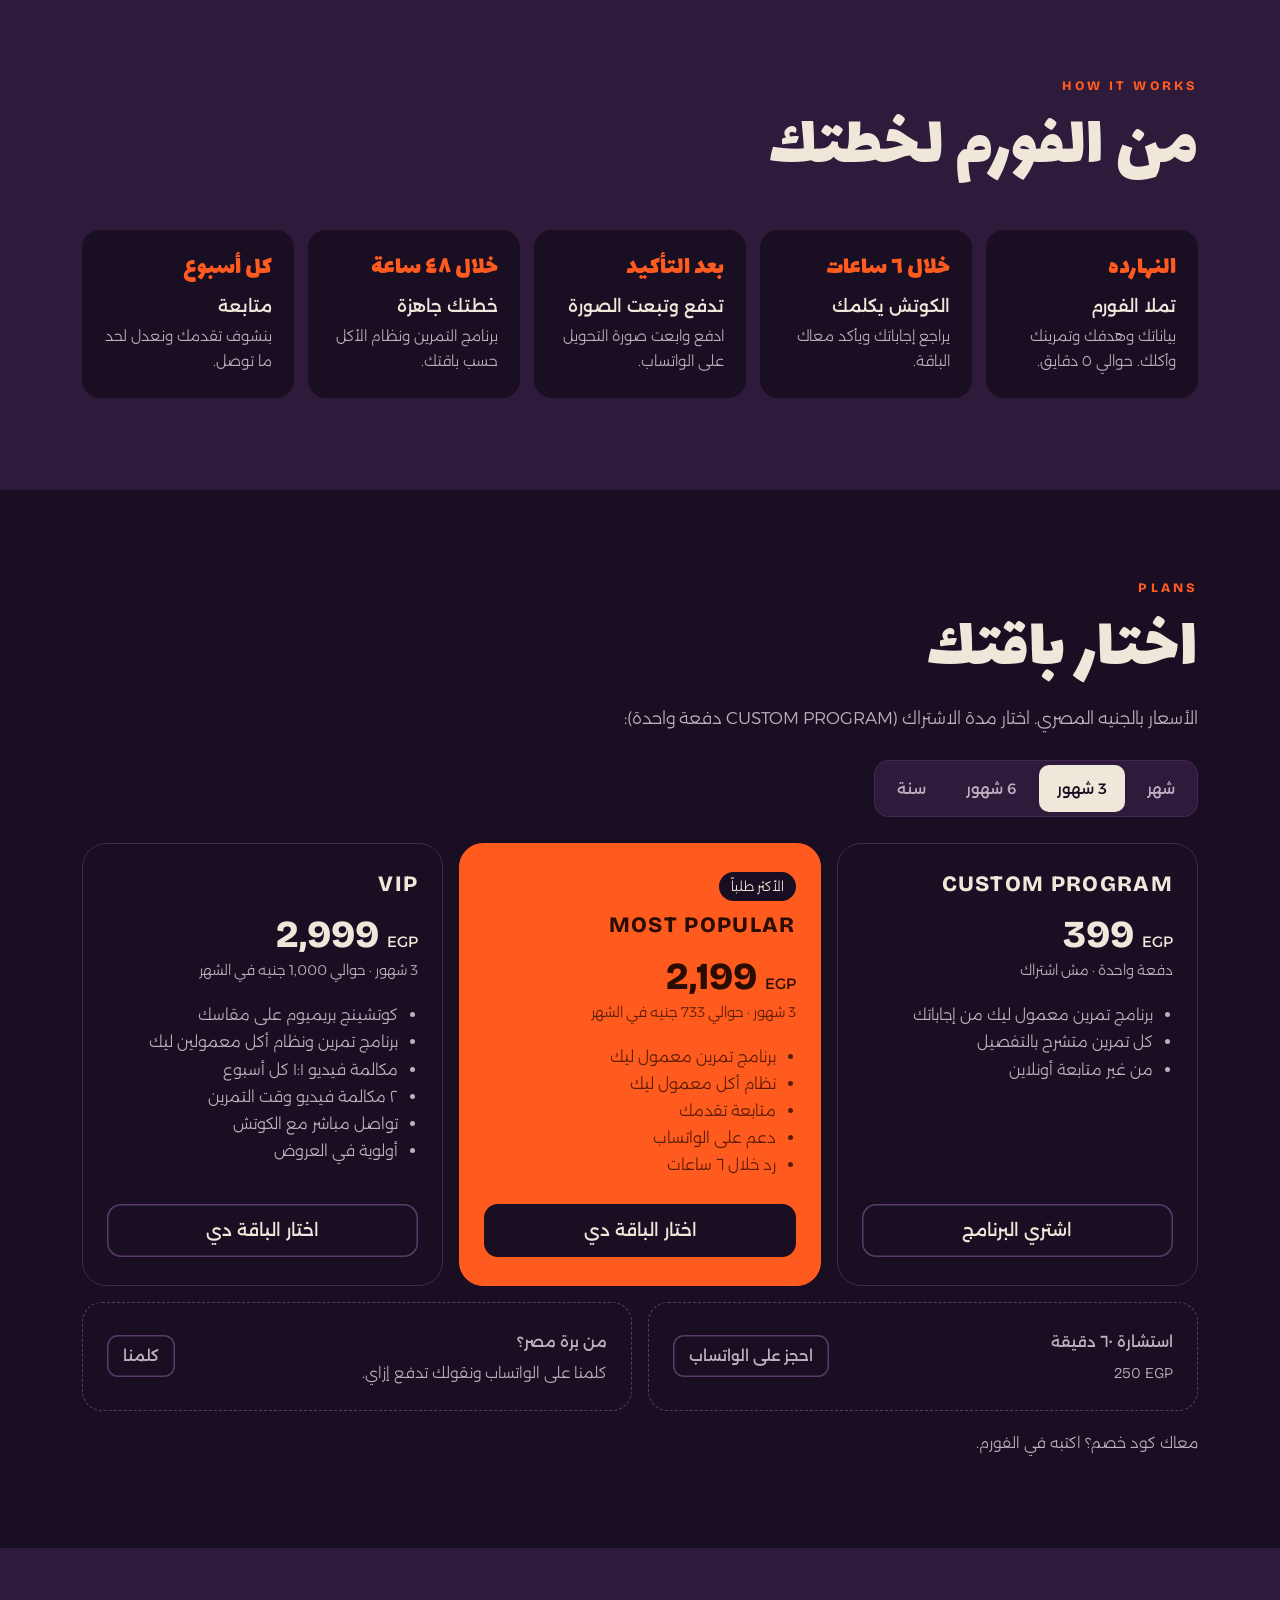
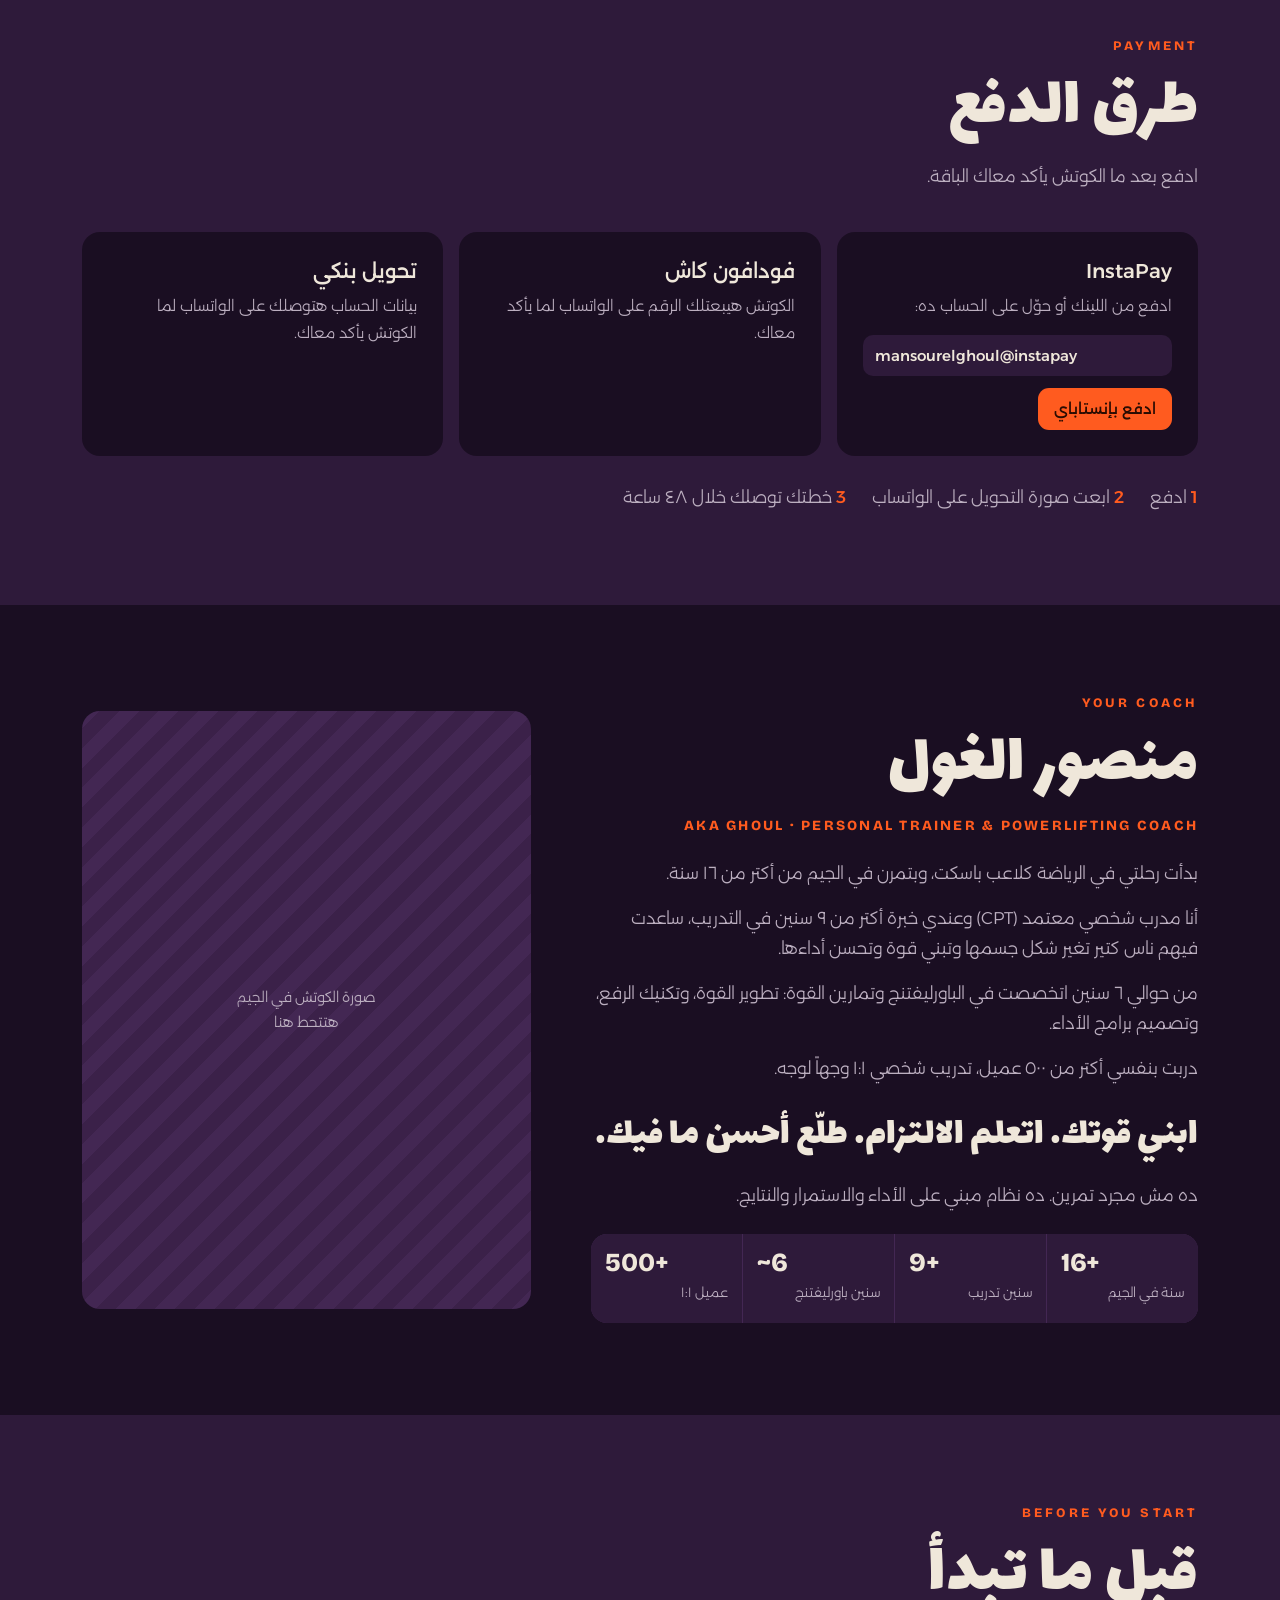
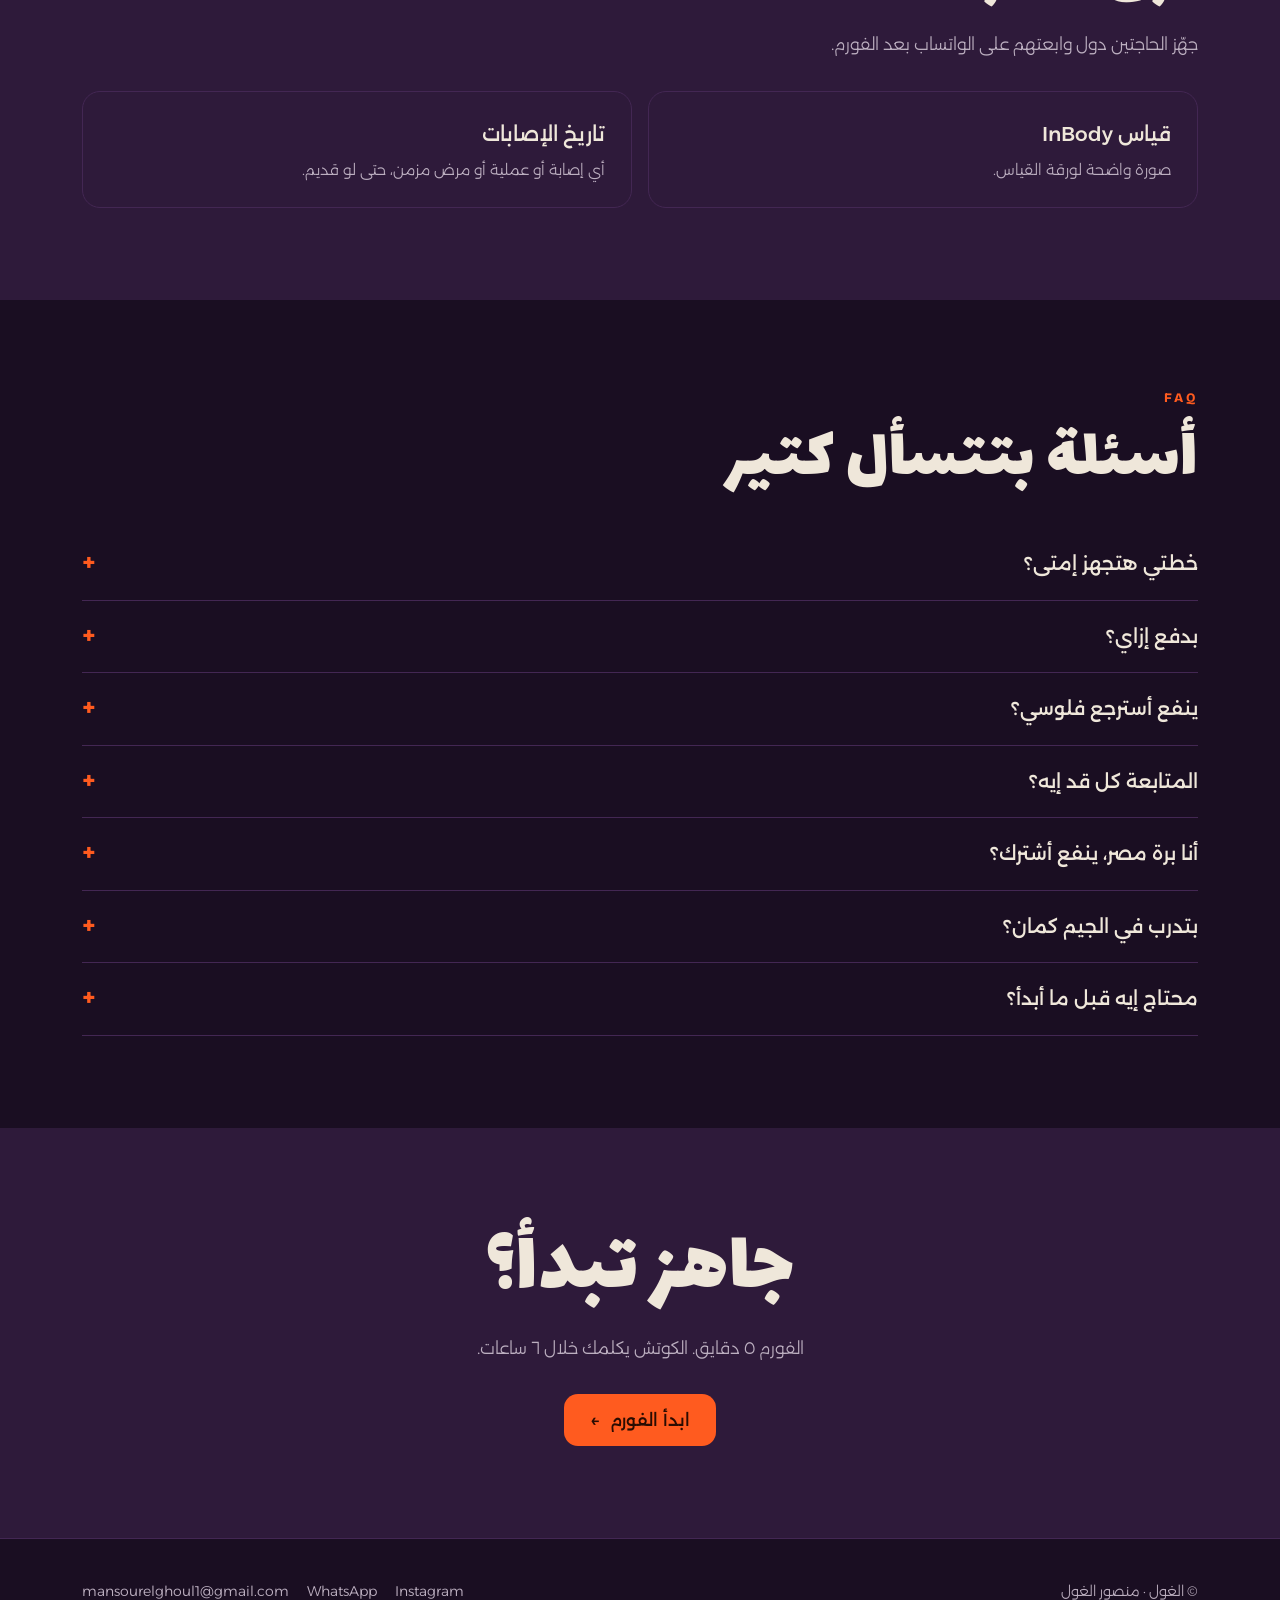
==== commit a0e94578: "Fix the intro video play button staying on screen .video-play{display:flex} had the same CSS specifi" ====
--- a/index.html
+++ b/index.html
@@ -41,6 +41,7 @@
 .video-card{position:relative;max-width:300px;margin-inline:auto;border-radius:28px;overflow:hidden;aspect-ratio:9/16;background:var(--night);box-shadow:0 30px 70px -30px rgba(0,0,0,.65)}
 .video-card video{display:block;width:100%;height:100%;object-fit:cover;background:var(--night)}
 .video-play{position:absolute;inset:0;display:flex;align-items:center;justify-content:center;background:rgba(10,6,14,.1);border:0;padding:0;cursor:pointer}
+.video-play[hidden]{display:none}
 .video-play .circle{width:78px;height:78px;border-radius:50%;background:var(--ember);color:var(--ember-ink);display:grid;place-items:center;box-shadow:0 14px 34px -10px rgba(0,0,0,.7);transition:transform .2s}
 .video-play:hover .circle{transform:scale(1.07)}
 .video-play svg{width:28px;height:28px;margin-inline-start:3px}
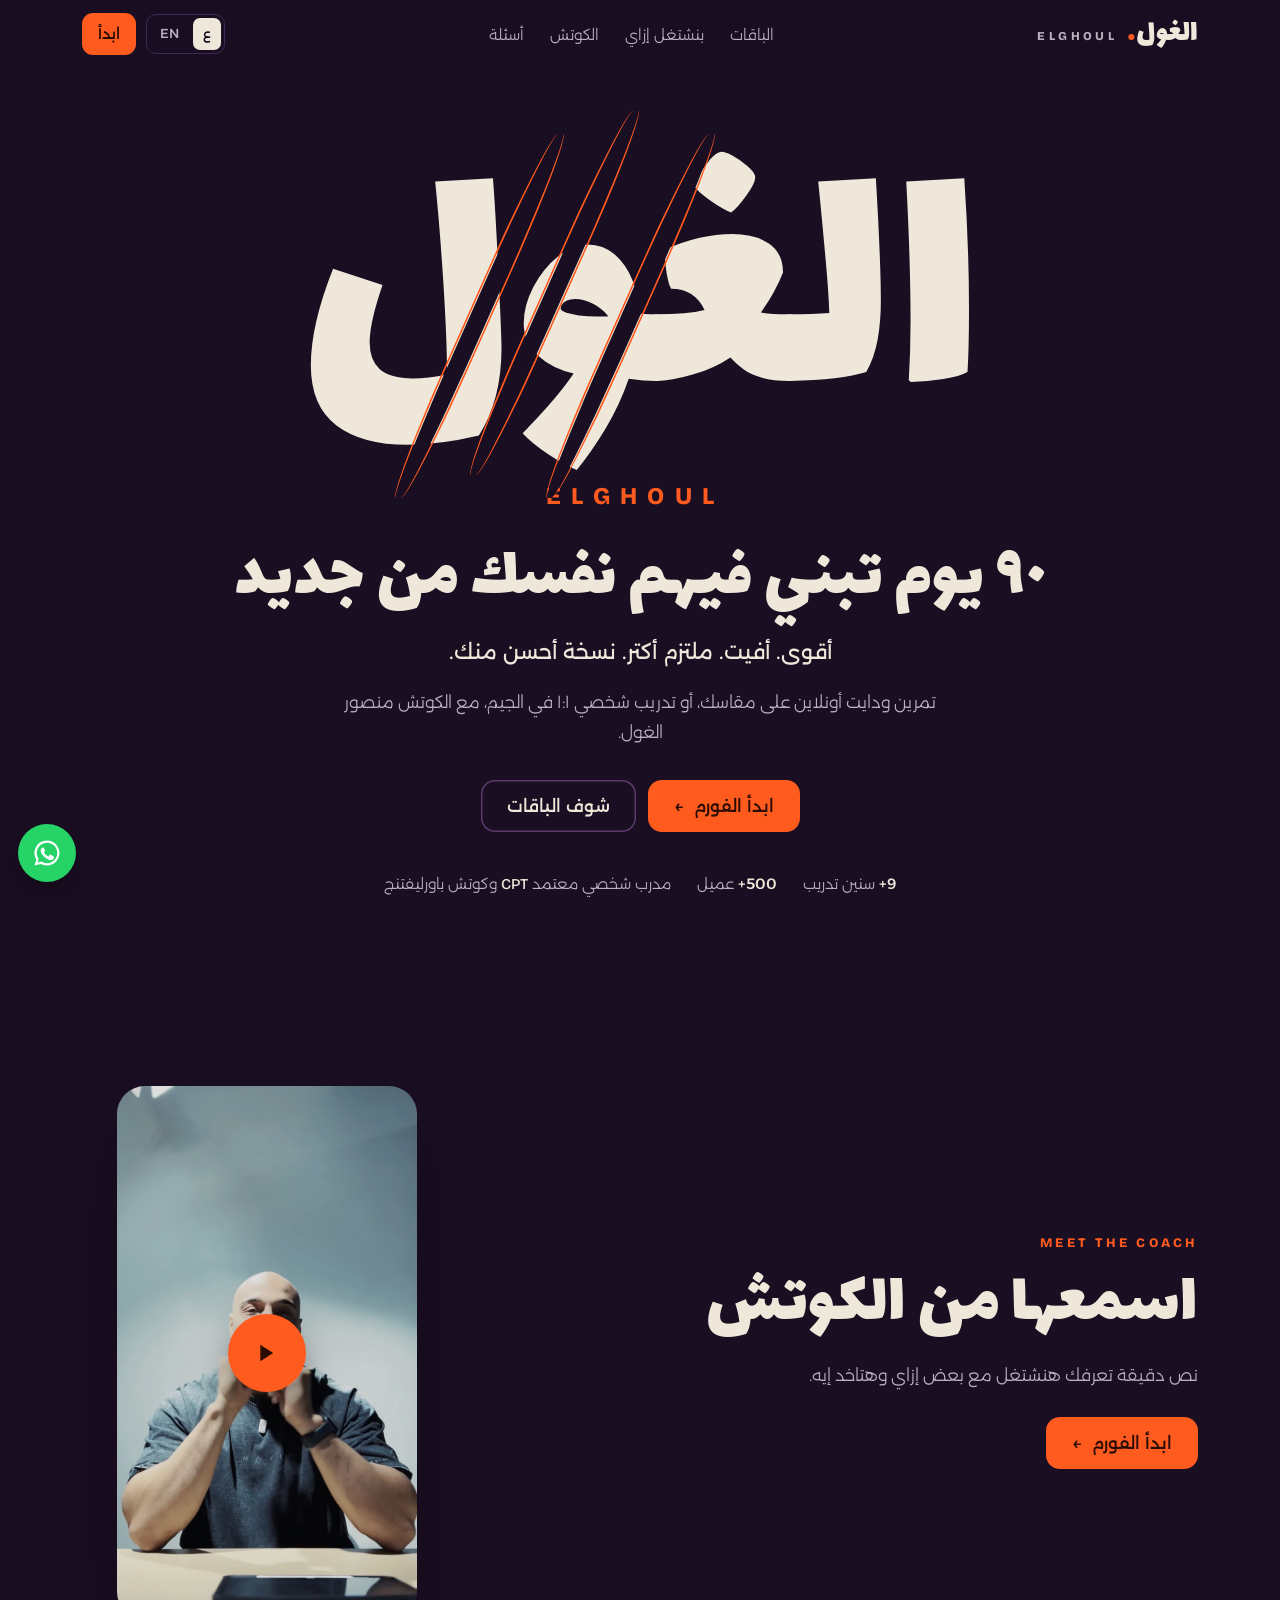
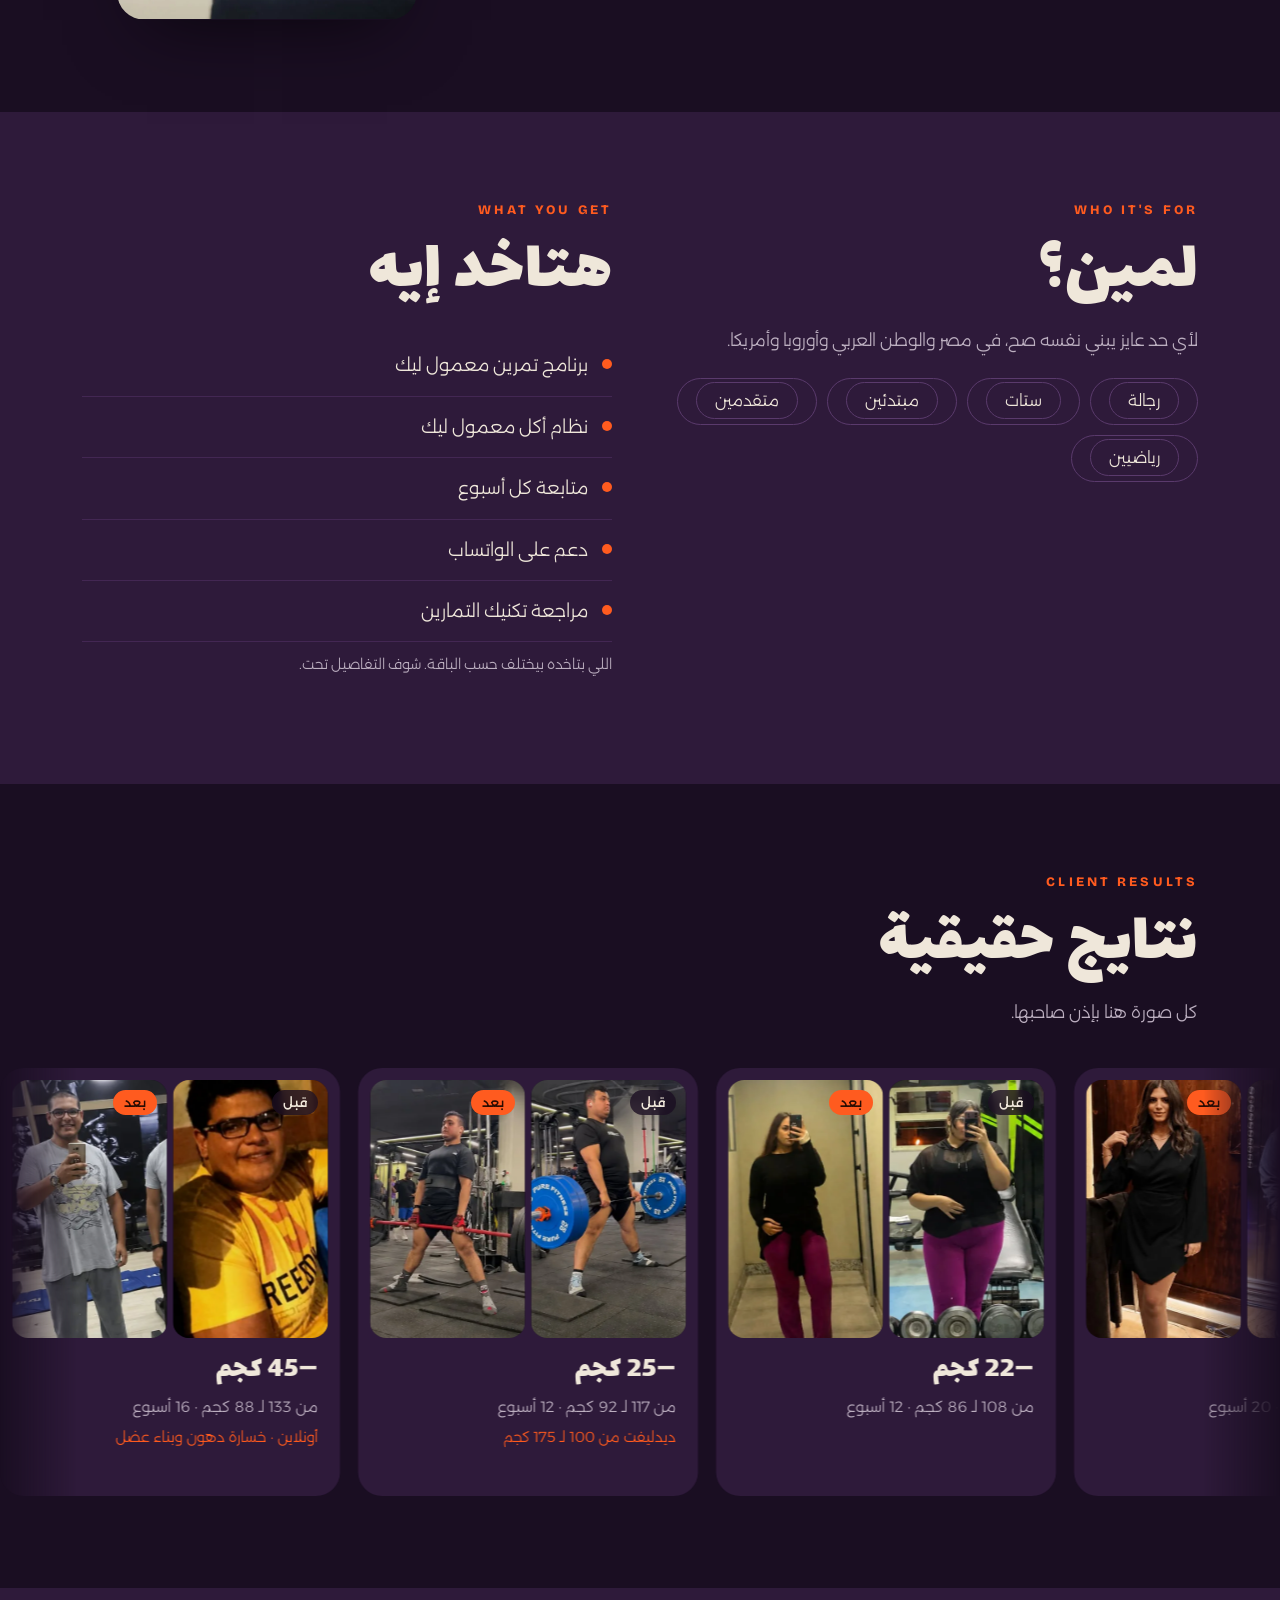
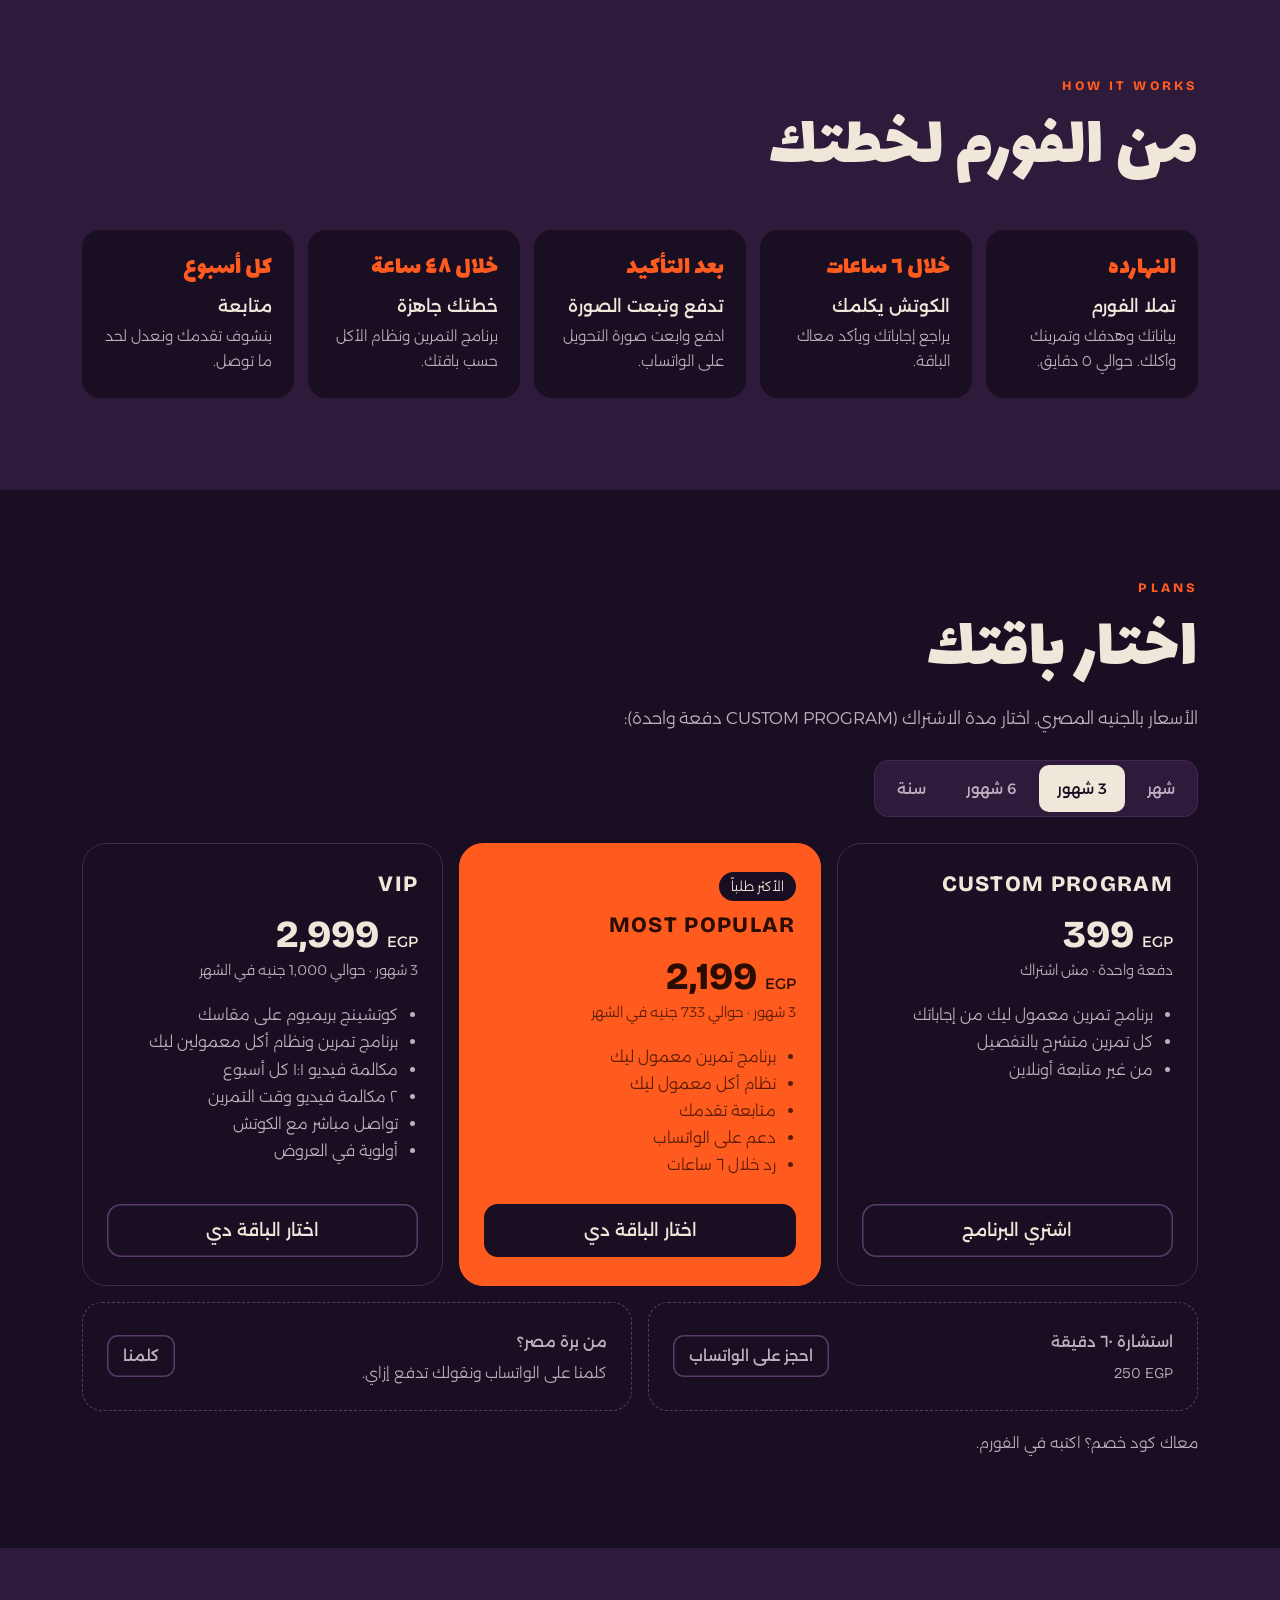
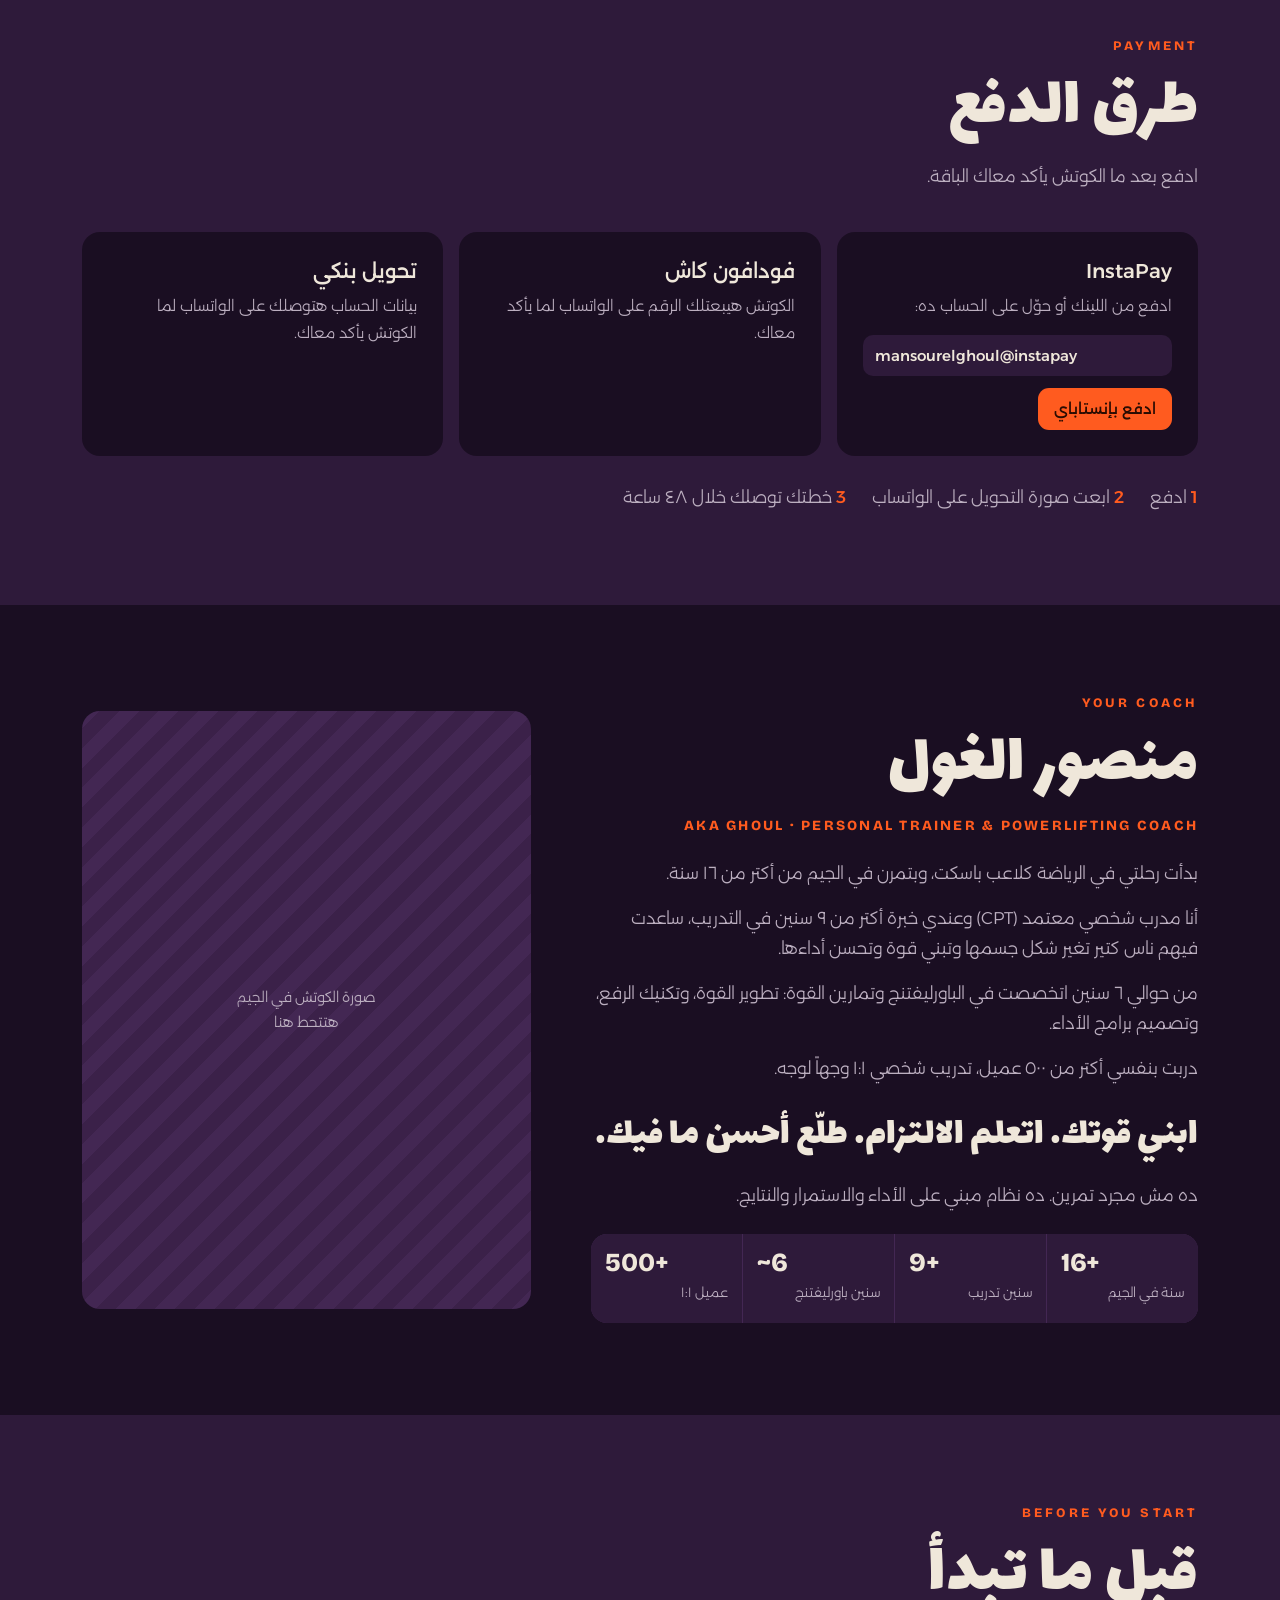
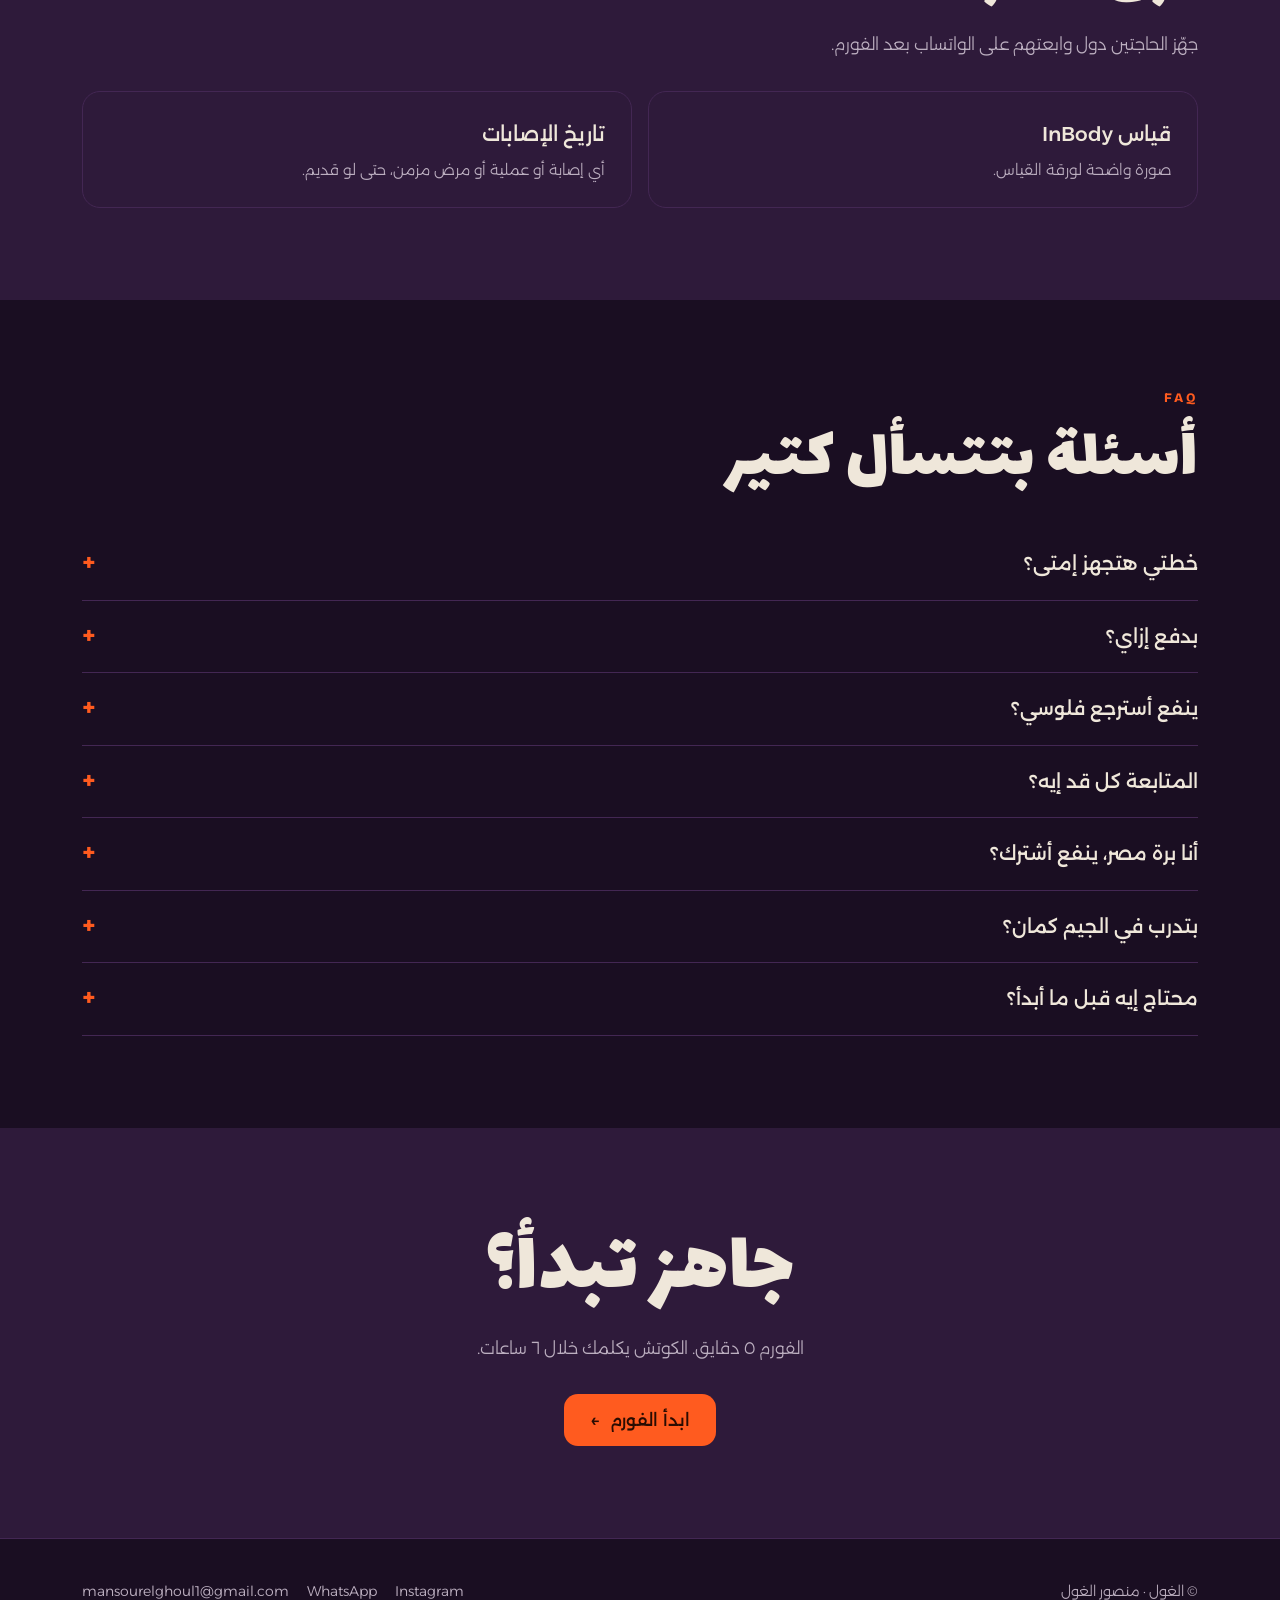
==== commit 74ae8c81: "Use H.264 MP4 only for the intro video, drop AV1/WebM The AV1/WebM source was offered first for a sm" ====
--- a/index.html
+++ b/index.html
@@ -218,8 +218,11 @@
     <a class="btn" href="start.html"><span class="ar">ابدأ الفورم</span><span class="en">Start the form</span> <span class="arrow" aria-hidden="true">→</span></a>
   </div>
   <div class="video-card">
-    <video id="introVideo" poster="assets/intro/poster.webp" preload="metadata" playsinline>
-      <source src="assets/intro/intro.webm" type="video/webm">
+    <!-- H.264/AAC MP4 only: the one format that plays everywhere (every
+         phone, desktop browser and in-app browser). AV1/WebM used to be
+         offered first for smaller downloads, but devices that can't decode
+         AV1 got stuck instead of falling back, so it's gone. -->
+    <video id="introVideo" poster="assets/intro/poster.webp" preload="metadata" playsinline webkit-playsinline>
       <source src="assets/intro/intro.mp4" type="video/mp4">
       <span class="fallback"><span class="ar">المتصفح ده مش بيدعم تشغيل الفيديو. </span><span class="en">Your browser doesn't support video playback. </span><a href="assets/intro/intro.mp4"><span class="ar">نزّل الفيديو</span><span class="en">Download the video</span></a></span>
     </video>
